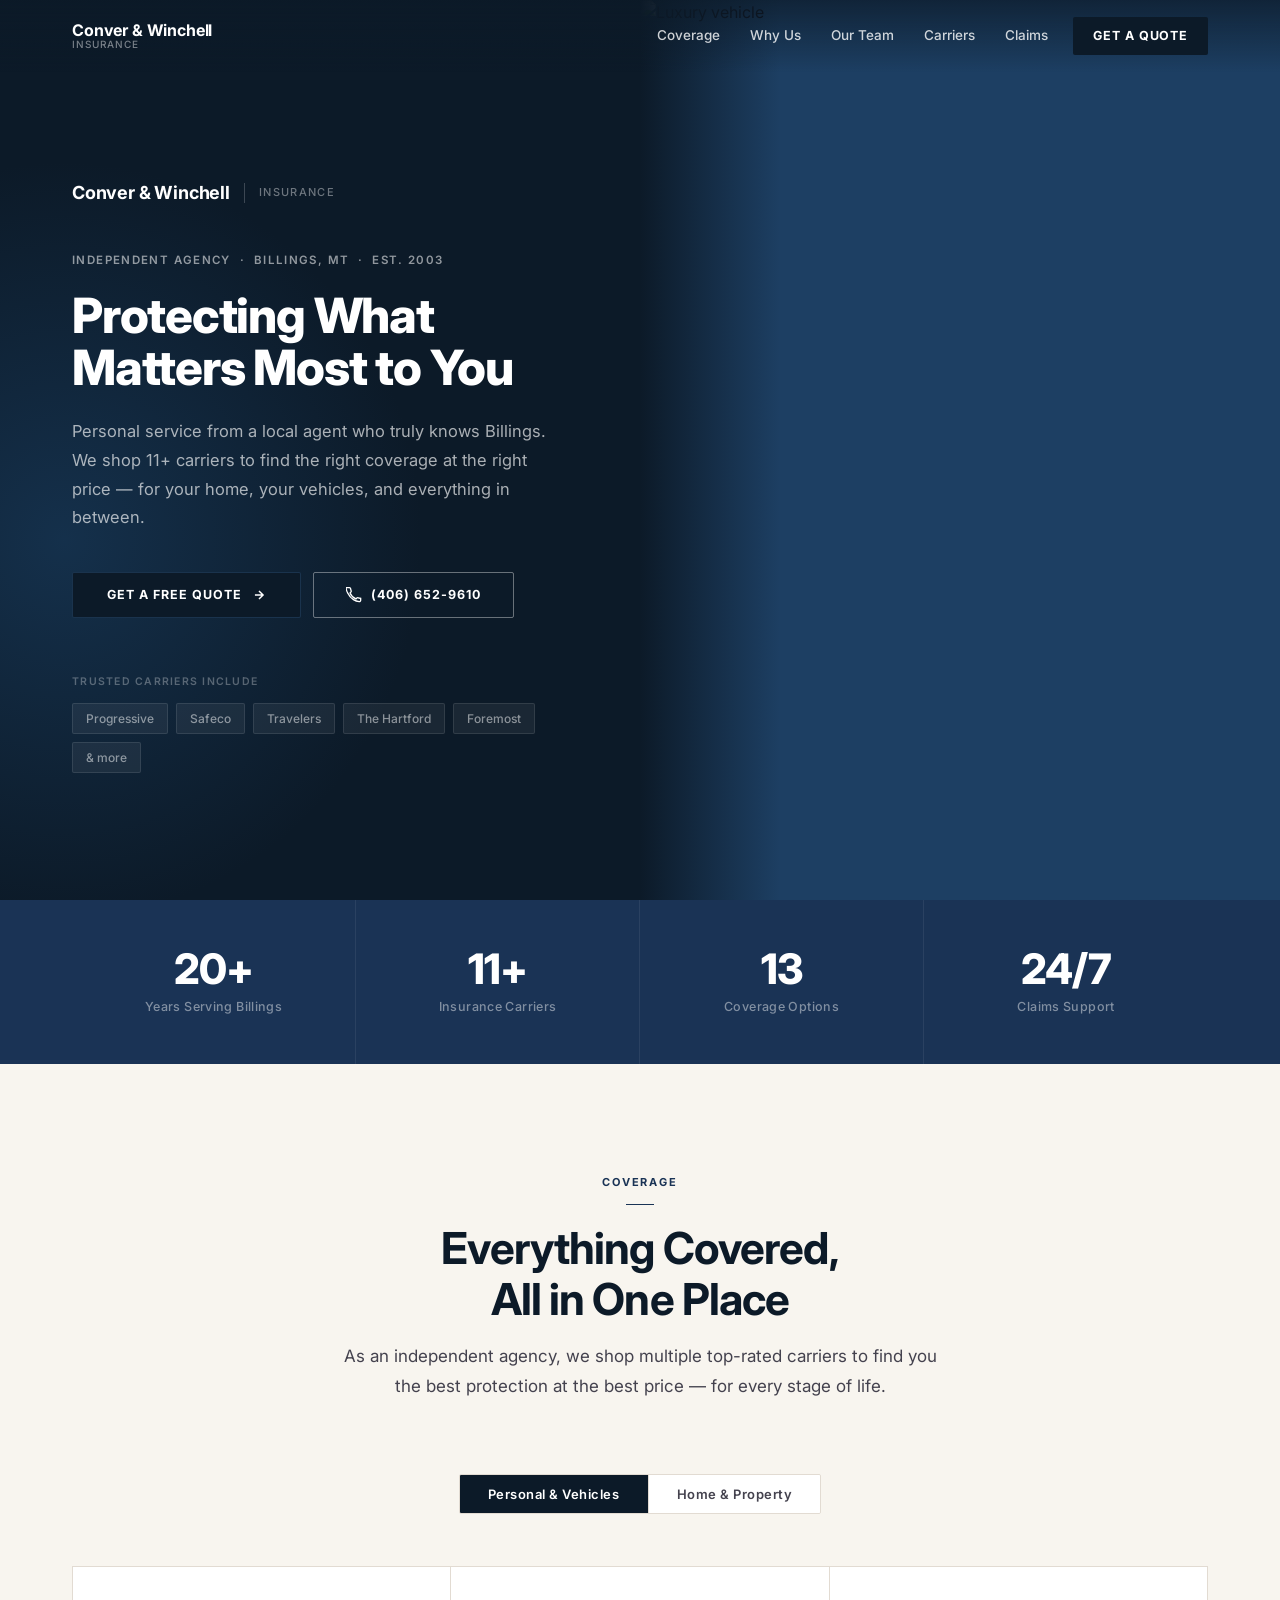
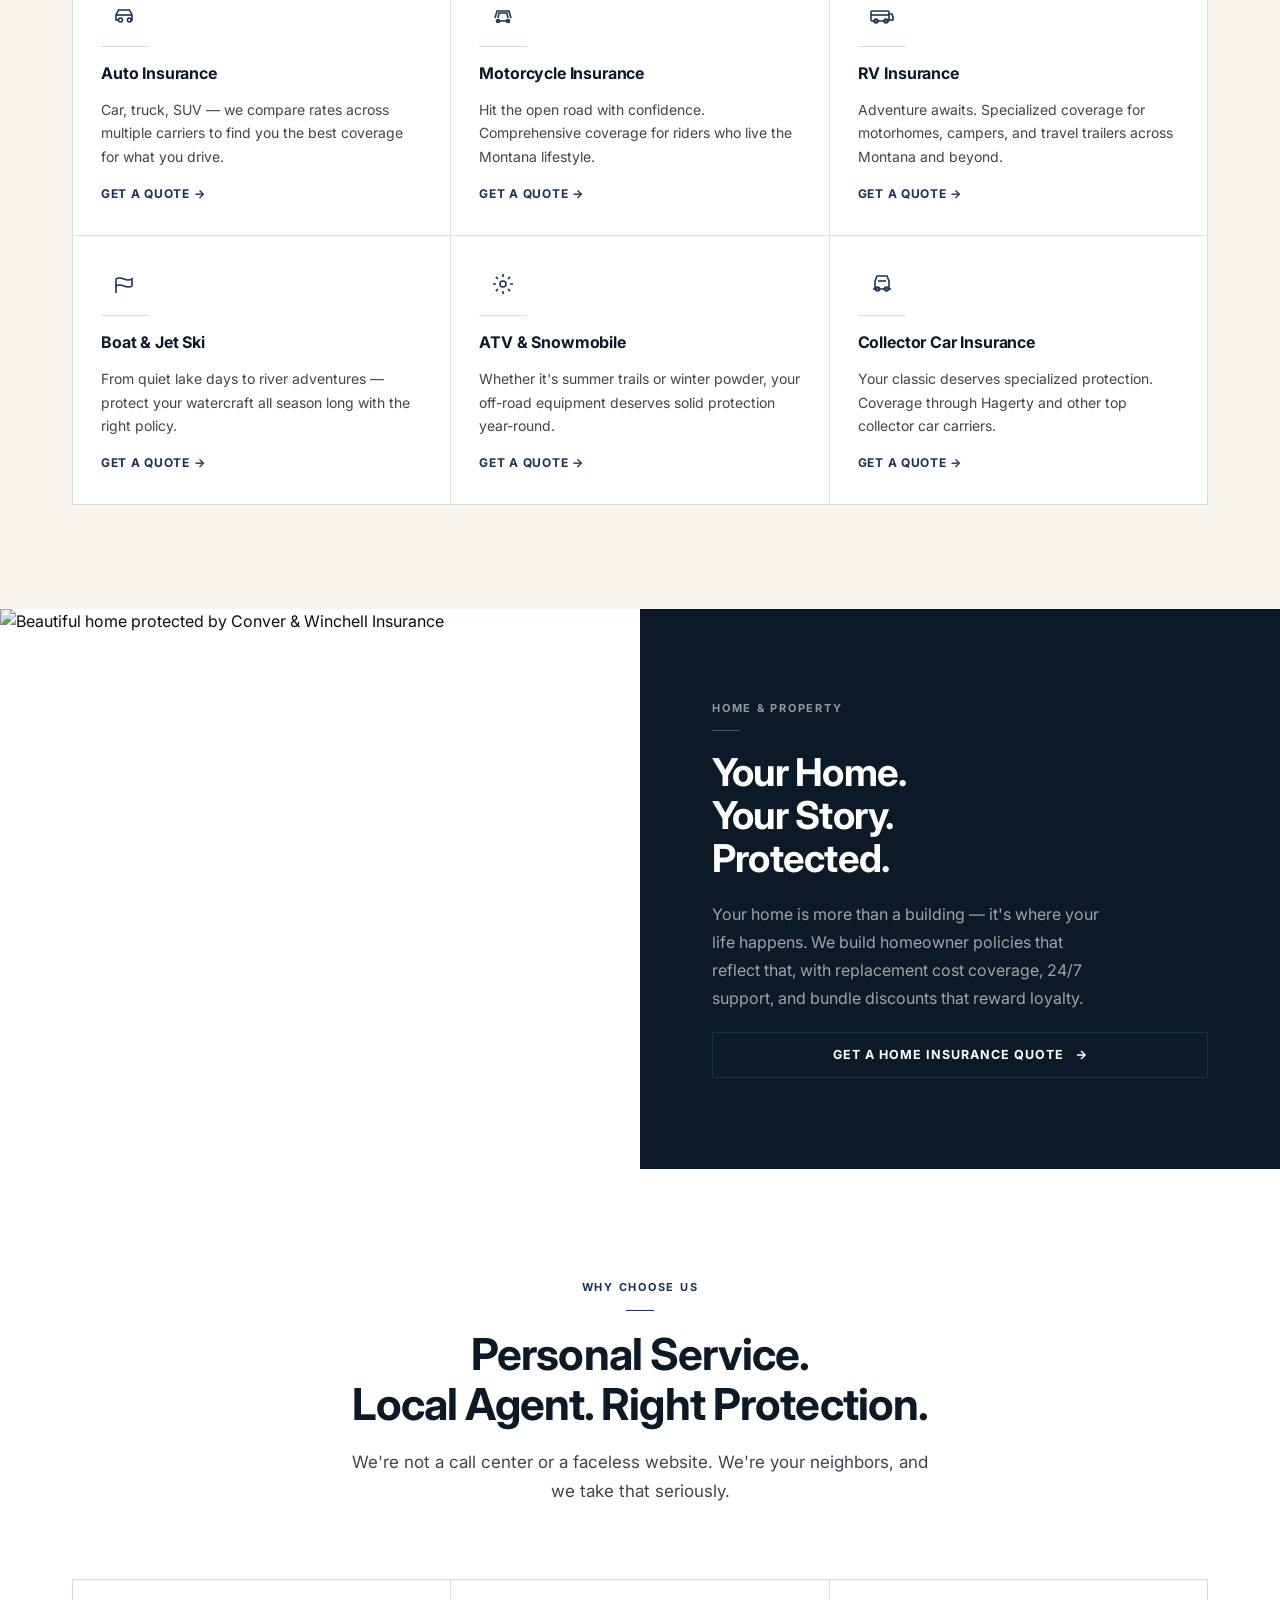
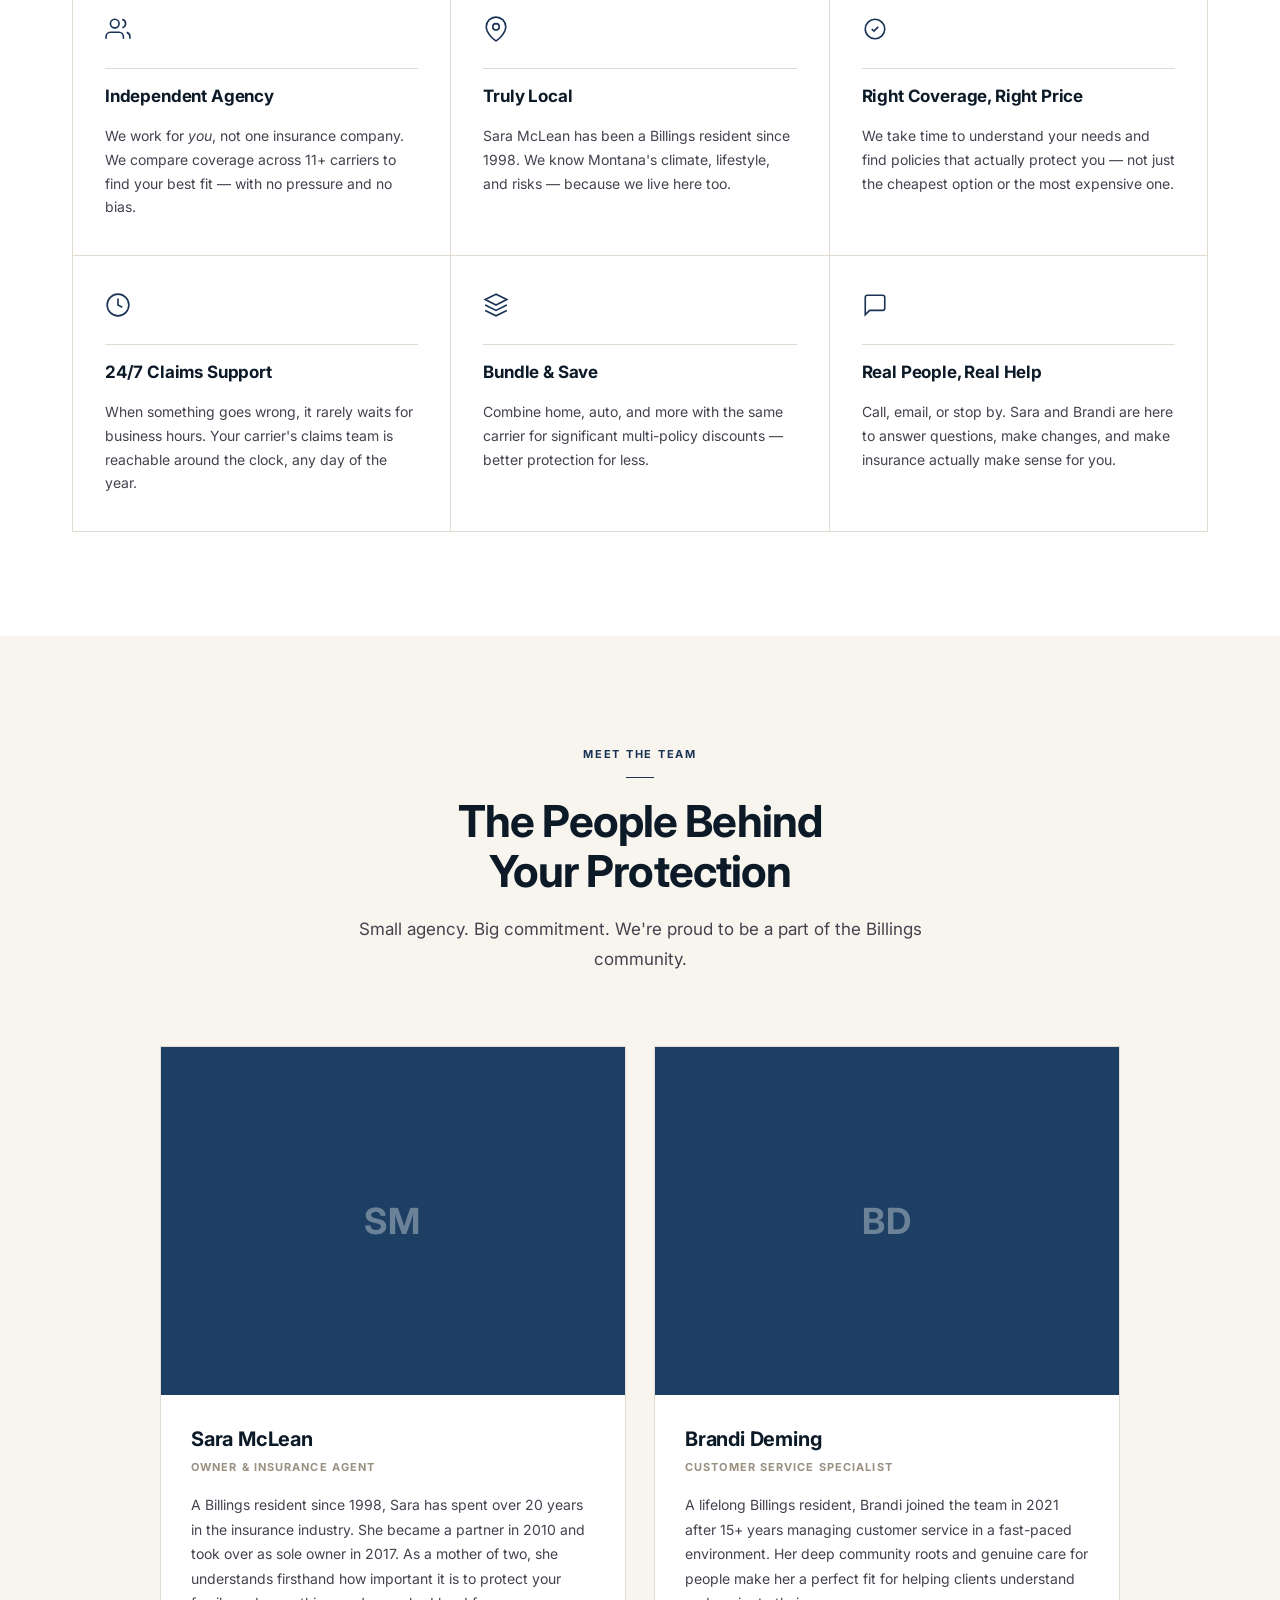
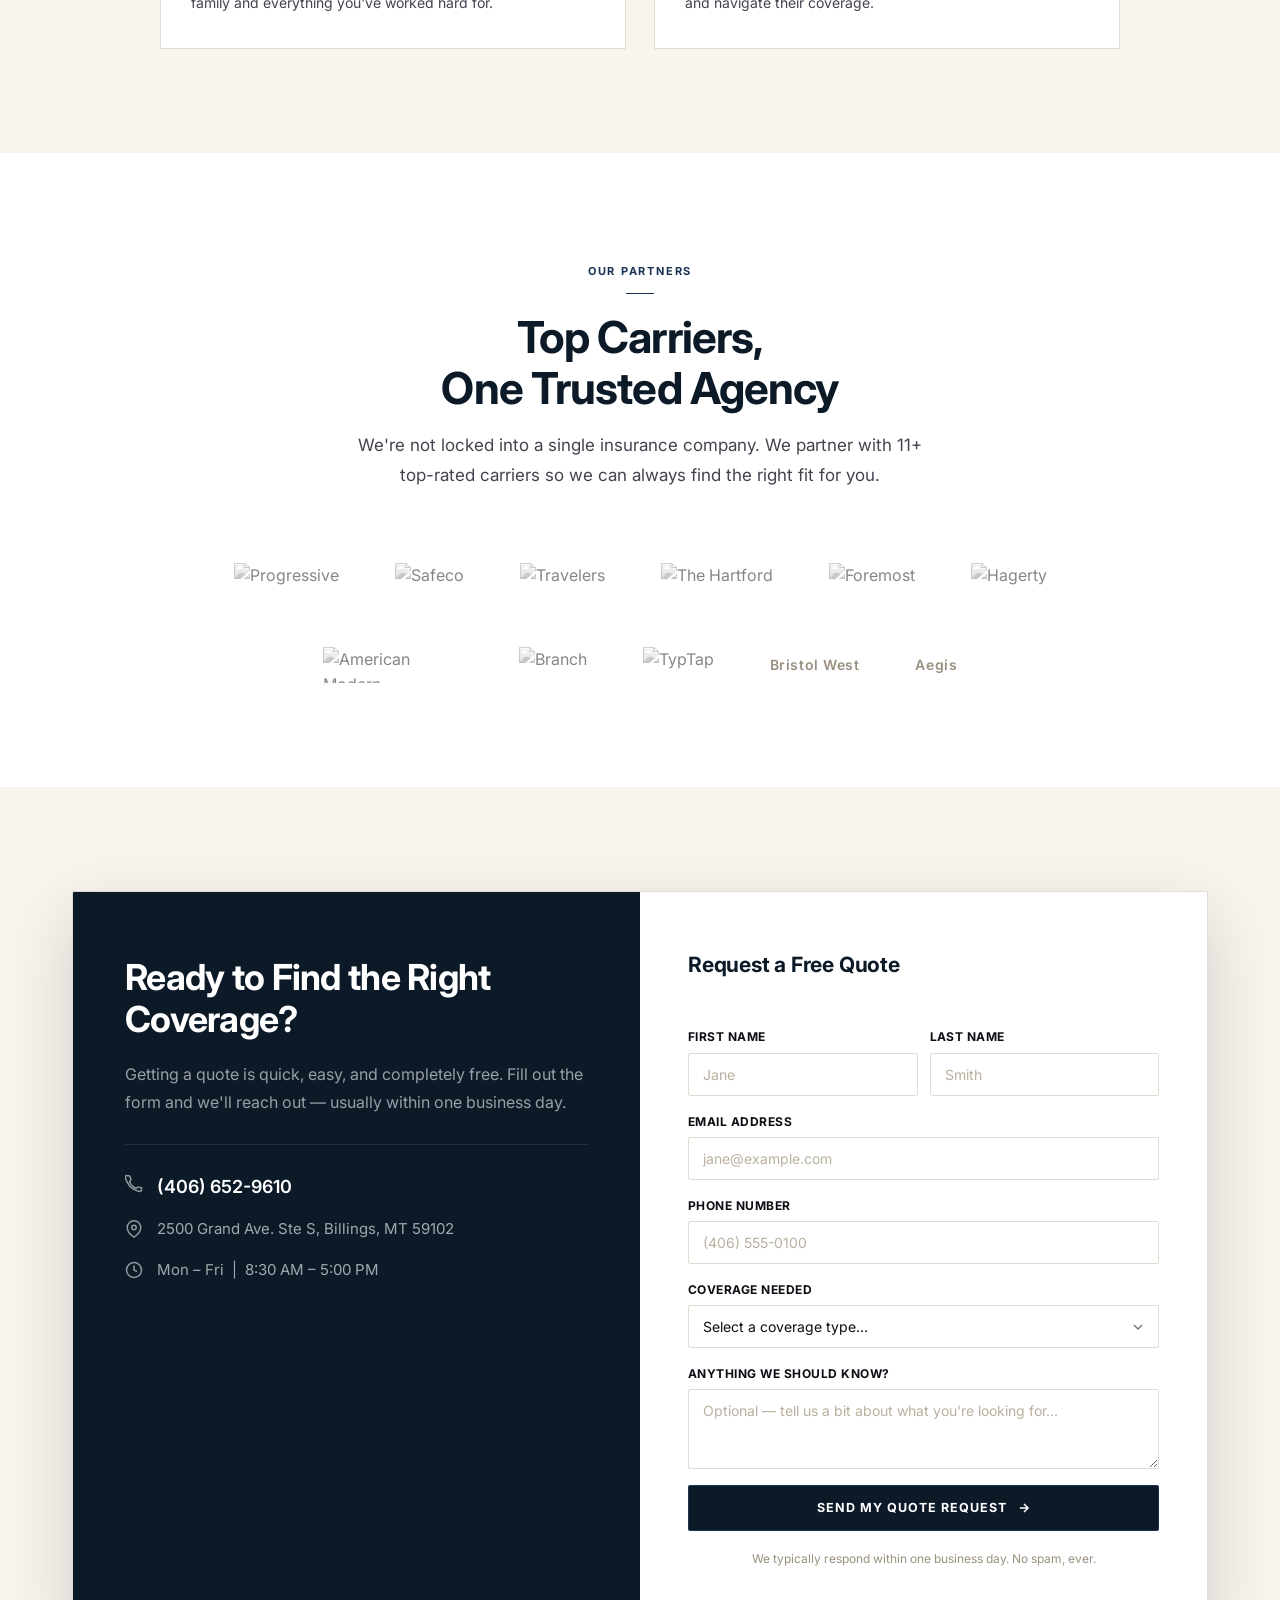
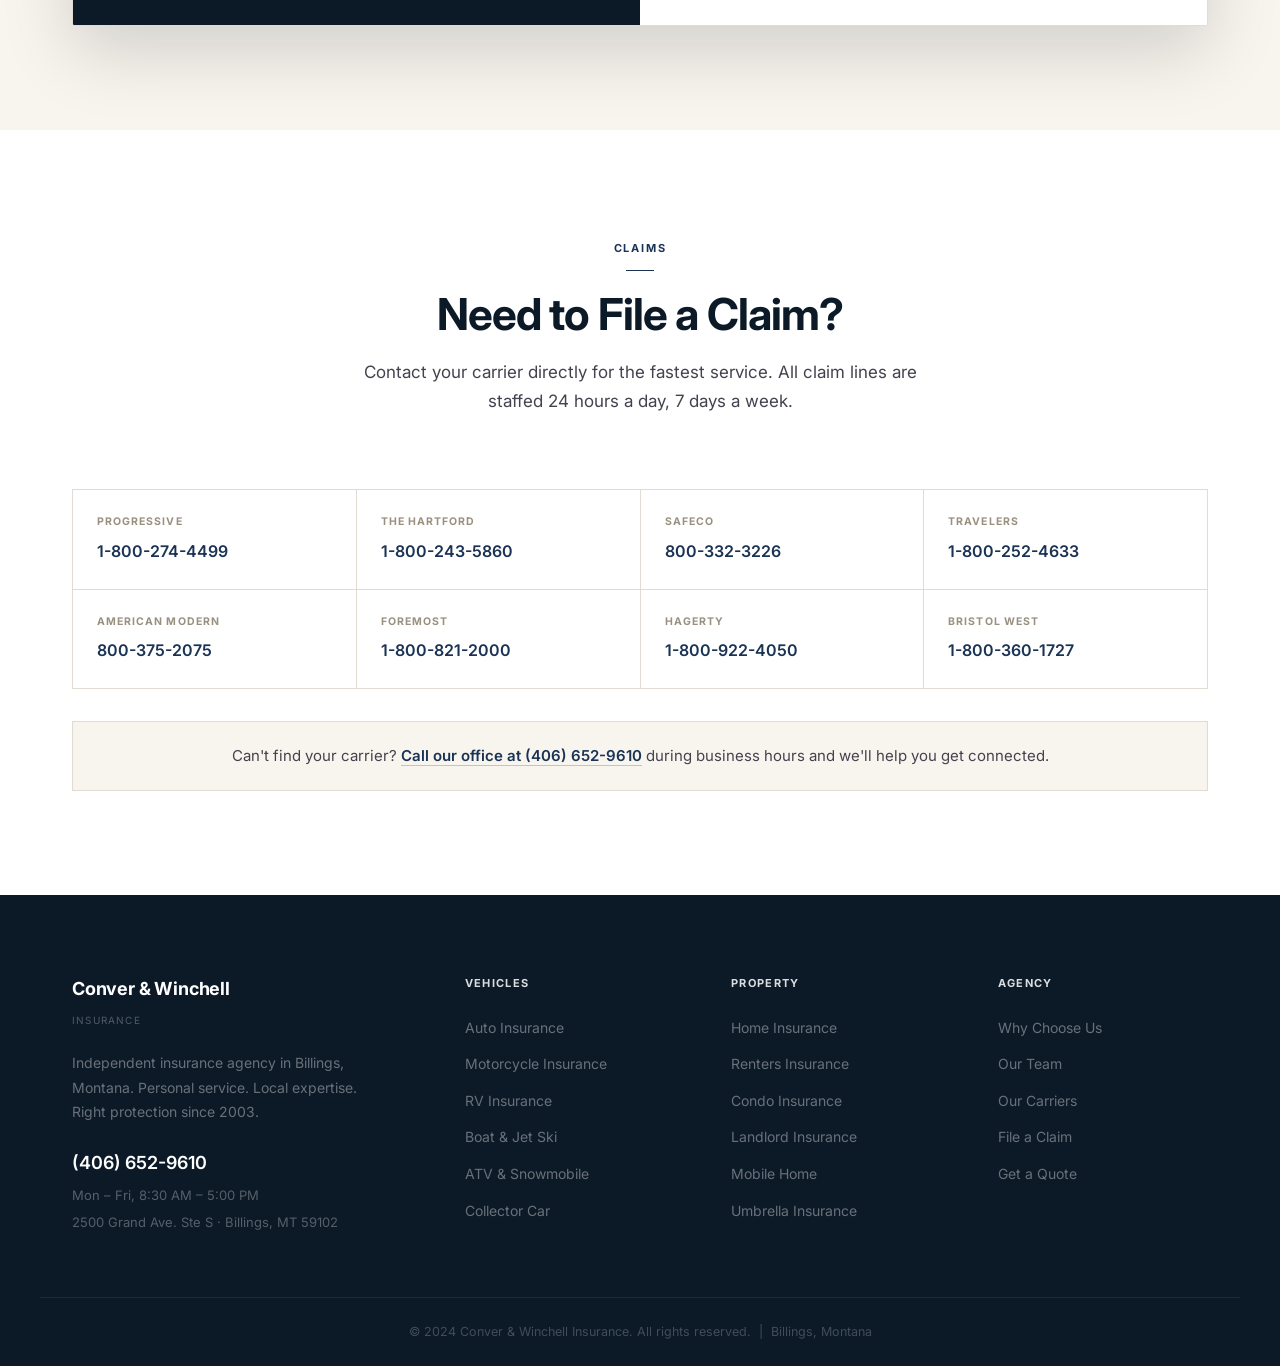
==== index.html @ 4e6f63a8 "Initial build: Conver & Winchell Insurance website Full static site ready for Netlify deployment. In" ====
<!DOCTYPE html>
<html lang="en">
<head>
  <meta charset="UTF-8" />
  <meta name="viewport" content="width=device-width, initial-scale=1.0" />
  <title>Conver &amp; Winchell Insurance | Billings, Montana</title>
  <meta name="description" content="Billings' trusted independent insurance agency since 2003. Personal service for home, auto, RV, boat, renters, and more. Call (406) 652-9610." />
  <meta name="keywords" content="insurance Billings Montana, auto insurance Billings, home insurance Billings MT, independent insurance agent Montana" />
  <link rel="preconnect" href="https://fonts.googleapis.com" />
  <link rel="preconnect" href="https://fonts.gstatic.com" crossorigin />
  <link href="https://fonts.googleapis.com/css2?family=Inter:wght@300;400;500;600;700;800&display=swap" rel="stylesheet" />
  <link rel="stylesheet" href="css/styles.css" />
</head>
<body>

  <!-- ==================== NAVIGATION ==================== -->
  <header class="nav" id="nav">
    <div class="container nav__inner">
      <a href="#home" class="nav__brand">
        <!-- Shown when scrolled (white nav) -->
        <img
          class="nav__logo-img"
          src="images/logo.jpg"
          alt="Conver &amp; Winchell Insurance"
          height="40"
        />
        <!-- Shown over dark hero -->
        <div class="nav__wordmark">
          <span class="nav__wordmark-main">Conver &amp; Winchell</span>
          <span class="nav__wordmark-sub">Insurance</span>
        </div>
      </a>

      <nav class="nav__links" id="navLinks" aria-label="Main navigation">
        <a href="#services">Coverage</a>
        <a href="#why-us">Why Us</a>
        <a href="#team">Our Team</a>
        <a href="#carriers">Carriers</a>
        <a href="#claims">Claims</a>
        <a href="#contact" class="nav__quote-btn">Get a Quote</a>
      </nav>

      <button class="nav__hamburger" id="navToggle" aria-label="Open menu" aria-expanded="false">
        <span></span><span></span><span></span>
      </button>
    </div>
  </header>

  <!-- ==================== HERO (two-panel split) ==================== -->
  <section class="hero" id="home">

    <div class="hero__left">
      <div class="hero__logo-lockup">
        <span class="hero__logo-main">Conver &amp; Winchell</span>
        <span class="hero__logo-rule"></span>
        <span class="hero__logo-sub">Insurance</span>
      </div>

      <div class="hero__eyebrow">Independent Agency &nbsp;·&nbsp; Billings, MT &nbsp;·&nbsp; Est. 2003</div>
      <h1 class="hero__title">Protecting What<br>Matters Most to You</h1>
      <p class="hero__desc">
        Personal service from a local agent who truly knows Billings. We shop 11+ carriers to find the right coverage at the right price — for your home, your vehicles, and everything in between.
      </p>

      <div class="hero__ctas">
        <a href="#contact" class="btn-primary">
          <span>Get a Free Quote</span>
          <svg width="14" height="14" viewBox="0 0 24 24" fill="none" stroke="currentColor" stroke-width="2.5" aria-hidden="true"><path d="M5 12h14M12 5l7 7-7 7"/></svg>
        </a>
        <a href="tel:4066529610" class="btn btn--outline-white">
          <svg width="16" height="16" fill="none" stroke="currentColor" stroke-width="2" viewBox="0 0 24 24" aria-hidden="true"><path d="M22 16.92v3a2 2 0 01-2.18 2 19.79 19.79 0 01-8.63-3.07A19.5 19.5 0 013.07 9.8a19.79 19.79 0 01-3.07-8.68A2 2 0 012 1h3a2 2 0 012 1.72c.13.96.36 1.9.7 2.81a2 2 0 01-.45 2.11L6.09 8.91A16 16 0 0015 17.91l1.27-1.27a2 2 0 012.11-.45c.91.34 1.85.57 2.81.7A2 2 0 0122 16.92z"/></svg>
          (406) 652-9610
        </a>
      </div>

      <div class="hero__carriers">
        <span class="hero__carriers-label">Trusted carriers include</span>
        <div class="hero__carrier-list">
          <span>Progressive</span>
          <span>Safeco</span>
          <span>Travelers</span>
          <span>The Hartford</span>
          <span>Foremost</span>
          <span>&amp; more</span>
        </div>
      </div>
    </div>

    <div class="hero__right" aria-hidden="true">
      <img
        src="https://images.unsplash.com/photo-1503376780353-7e6692767b70?auto=format&fit=crop&w=1400&q=85"
        alt="Luxury vehicle"
        class="hero__car-img"
        loading="eager"
      />
      <div class="hero__right-fade"></div>
    </div>

  </section>

  <!-- ==================== STATS ==================== -->
  <section class="stats" id="stats">
    <div class="container stats__grid">
      <div class="stat">
        <div class="stat__number">20+</div>
        <div class="stat__label">Years Serving Billings</div>
      </div>
      <div class="stat">
        <div class="stat__number">11+</div>
        <div class="stat__label">Insurance Carriers</div>
      </div>
      <div class="stat">
        <div class="stat__number">13</div>
        <div class="stat__label">Coverage Options</div>
      </div>
      <div class="stat">
        <div class="stat__number">24/7</div>
        <div class="stat__label">Claims Support</div>
      </div>
    </div>
  </section>

  <!-- ==================== SERVICES ==================== -->
  <section class="section services" id="services">
    <div class="container">
      <div class="section-header">
        <div class="section-tag">Coverage</div>
        <h2>Everything Covered,<br>All in One Place</h2>
        <p>As an independent agency, we shop multiple top-rated carriers to find you the best protection at the best price — for every stage of life.</p>
      </div>

      <div class="services__tabs" role="tablist">
        <button class="tab active" data-tab="personal" role="tab" aria-selected="true">Personal &amp; Vehicles</button>
        <button class="tab" data-tab="property" role="tab" aria-selected="false">Home &amp; Property</button>
      </div>

      <div class="services__grid" id="servicesGrid">

        <!-- PERSONAL -->
        <article class="service-card" data-category="personal">
          <div class="service-card__icon">
            <svg width="24" height="24" viewBox="0 0 24 24" fill="none" stroke="currentColor" stroke-width="1.6" aria-hidden="true">
              <path d="M5 17H3v-5l2.5-5h11L19 12v5h-2"/><circle cx="7.5" cy="17" r="2"/><circle cx="16.5" cy="17" r="2"/><path d="M3 12h16"/>
            </svg>
          </div>
          <h3>Auto Insurance</h3>
          <p>Car, truck, SUV — we compare rates across multiple carriers to find you the best coverage for what you drive.</p>
          <a href="#contact" class="service-card__link">Get a Quote &rarr;</a>
        </article>

        <article class="service-card" data-category="personal">
          <div class="service-card__icon">
            <svg width="24" height="24" viewBox="0 0 24 24" fill="none" stroke="currentColor" stroke-width="1.6" aria-hidden="true">
              <path d="M5 18h14M4 15l2-7h12l2 7"/><path d="M7 15l1-5h8l1 5"/><circle cx="7" cy="18" r="1.5"/><circle cx="17" cy="18" r="1.5"/>
            </svg>
          </div>
          <h3>Motorcycle Insurance</h3>
          <p>Hit the open road with confidence. Comprehensive coverage for riders who live the Montana lifestyle.</p>
          <a href="#contact" class="service-card__link">Get a Quote &rarr;</a>
        </article>

        <article class="service-card" data-category="personal">
          <div class="service-card__icon">
            <svg width="24" height="24" viewBox="0 0 24 24" fill="none" stroke="currentColor" stroke-width="1.6" aria-hidden="true">
              <rect x="1" y="8" width="18" height="10" rx="1"/><path d="M19 11h3l1 3v3h-4"/><circle cx="6" cy="18" r="2"/><circle cx="16" cy="18" r="2"/><path d="M1 12h18"/>
            </svg>
          </div>
          <h3>RV Insurance</h3>
          <p>Adventure awaits. Specialized coverage for motorhomes, campers, and travel trailers across Montana and beyond.</p>
          <a href="#contact" class="service-card__link">Get a Quote &rarr;</a>
        </article>

        <article class="service-card" data-category="personal">
          <div class="service-card__icon">
            <svg width="24" height="24" viewBox="0 0 24 24" fill="none" stroke="currentColor" stroke-width="1.6" aria-hidden="true">
              <path d="M3 14s1-1 4-1 5 2 8 2 4-1 4-1V7s-1 1-4 1-5-2-8-2-4 1-4 1z"/><line x1="3" y1="21" x2="3" y2="14"/>
            </svg>
          </div>
          <h3>Boat &amp; Jet Ski</h3>
          <p>From quiet lake days to river adventures — protect your watercraft all season long with the right policy.</p>
          <a href="#contact" class="service-card__link">Get a Quote &rarr;</a>
        </article>

        <article class="service-card" data-category="personal">
          <div class="service-card__icon">
            <svg width="24" height="24" viewBox="0 0 24 24" fill="none" stroke="currentColor" stroke-width="1.6" aria-hidden="true">
              <circle cx="12" cy="12" r="3"/><path d="M12 2v3M12 19v3M2 12h3M19 12h3M4.9 4.9l2.1 2.1M17 17l2.1 2.1M4.9 19.1L7 17M17 7l2.1-2.1"/>
            </svg>
          </div>
          <h3>ATV &amp; Snowmobile</h3>
          <p>Whether it's summer trails or winter powder, your off-road equipment deserves solid protection year-round.</p>
          <a href="#contact" class="service-card__link">Get a Quote &rarr;</a>
        </article>

        <article class="service-card" data-category="personal">
          <div class="service-card__icon">
            <svg width="24" height="24" viewBox="0 0 24 24" fill="none" stroke="currentColor" stroke-width="1.6" aria-hidden="true">
              <path d="M3 17h18M5 17V9l2-5h10l2 5v8"/><path d="M8 9h8"/><circle cx="7.5" cy="17" r="2"/><circle cx="16.5" cy="17" r="2"/>
            </svg>
          </div>
          <h3>Collector Car Insurance</h3>
          <p>Your classic deserves specialized protection. Coverage through Hagerty and other top collector car carriers.</p>
          <a href="#contact" class="service-card__link">Get a Quote &rarr;</a>
        </article>

        <!-- PROPERTY -->
        <article class="service-card" data-category="property">
          <div class="service-card__icon">
            <svg width="24" height="24" viewBox="0 0 24 24" fill="none" stroke="currentColor" stroke-width="1.6" aria-hidden="true">
              <path d="M3 9l9-7 9 7v11a2 2 0 01-2 2H5a2 2 0 01-2-2z"/><polyline points="9 22 9 12 15 12 15 22"/>
            </svg>
          </div>
          <h3>Home Insurance</h3>
          <p>Protect your biggest investment with tailored homeowner policies, replacement cost coverage, and bundle discounts.</p>
          <a href="#contact" class="service-card__link">Get a Quote &rarr;</a>
        </article>

        <article class="service-card" data-category="property">
          <div class="service-card__icon">
            <svg width="24" height="24" viewBox="0 0 24 24" fill="none" stroke="currentColor" stroke-width="1.6" aria-hidden="true">
              <path d="M20 9v11a2 2 0 01-2 2H6a2 2 0 01-2-2V9"/><path d="M9 22V12h6v10"/><path d="M2 10.6L12 2l10 8.6"/>
            </svg>
          </div>
          <h3>Renters Insurance</h3>
          <p>Your landlord's policy doesn't cover your belongings. Affordable renters insurance protects everything you own.</p>
          <a href="#contact" class="service-card__link">Get a Quote &rarr;</a>
        </article>

        <article class="service-card" data-category="property">
          <div class="service-card__icon">
            <svg width="24" height="24" viewBox="0 0 24 24" fill="none" stroke="currentColor" stroke-width="1.6" aria-hidden="true">
              <rect x="3" y="3" width="18" height="18" rx="1"/><path d="M3 9h18M9 21V9"/>
            </svg>
          </div>
          <h3>Condo Insurance</h3>
          <p>Coverage for your unit's interior, personal property, and liability — filling the gaps your HOA policy leaves behind.</p>
          <a href="#contact" class="service-card__link">Get a Quote &rarr;</a>
        </article>

        <article class="service-card" data-category="property">
          <div class="service-card__icon">
            <svg width="24" height="24" viewBox="0 0 24 24" fill="none" stroke="currentColor" stroke-width="1.6" aria-hidden="true">
              <path d="M21 2l-2 2m-7.61 7.61a5.5 5.5 0 11-7.778 7.778 5.5 5.5 0 017.777-7.777zm0 0L15.5 7.5m0 0l3 3L22 7l-3-3m-3.5 3.5L19 4"/>
            </svg>
          </div>
          <h3>Landlord Insurance</h3>
          <p>Protect your rental property and rental income from damage, liability, and unexpected loss of use.</p>
          <a href="#contact" class="service-card__link">Get a Quote &rarr;</a>
        </article>

        <article class="service-card" data-category="property">
          <div class="service-card__icon">
            <svg width="24" height="24" viewBox="0 0 24 24" fill="none" stroke="currentColor" stroke-width="1.6" aria-hidden="true">
              <path d="M2 8h20v12a2 2 0 01-2 2H4a2 2 0 01-2-2V8z"/><path d="M2 8l2-4h16l2 4"/><path d="M12 8v14"/>
            </svg>
          </div>
          <h3>Mobile Home Insurance</h3>
          <p>Specialized policies for manufactured and mobile homes — tailored coverage built for your specific situation.</p>
          <a href="#contact" class="service-card__link">Get a Quote &rarr;</a>
        </article>

        <article class="service-card" data-category="property">
          <div class="service-card__icon">
            <svg width="24" height="24" viewBox="0 0 24 24" fill="none" stroke="currentColor" stroke-width="1.6" aria-hidden="true">
              <path d="M23 12a11.05 11.05 0 00-22 0zm-5 7a3 3 0 01-6 0v-7"/>
            </svg>
          </div>
          <h3>Umbrella Insurance</h3>
          <p>An extra layer of liability protection above your standard policies — peace of mind for life's unexpected moments.</p>
          <a href="#contact" class="service-card__link">Get a Quote &rarr;</a>
        </article>

      </div><!-- /services__grid -->
    </div>
  </section>

  <!-- ==================== LIFESTYLE: HOUSE ==================== -->
  <section class="lifestyle" id="lifestyle" aria-label="Home insurance visual">
    <div class="lifestyle__visual">
      <img
        src="https://images.unsplash.com/photo-1564013799919-ab600027ffc6?auto=format&fit=crop&w=1400&q=85"
        alt="Beautiful home protected by Conver &amp; Winchell Insurance"
        loading="lazy"
      />
    </div>
    <div class="lifestyle__content">
      <div class="section-tag">Home &amp; Property</div>
      <h2>Your Home.<br>Your Story.<br>Protected.</h2>
      <p>
        Your home is more than a building — it's where your life happens. We build homeowner policies that reflect that, with replacement cost coverage, 24/7 support, and bundle discounts that reward loyalty.
      </p>
      <a href="#contact" class="btn-primary">
        <span>Get a Home Insurance Quote</span>
        <svg width="14" height="14" viewBox="0 0 24 24" fill="none" stroke="currentColor" stroke-width="2.5" aria-hidden="true"><path d="M5 12h14M12 5l7 7-7 7"/></svg>
      </a>
    </div>
  </section>

  <!-- ==================== WHY US ==================== -->
  <section class="section why-us" id="why-us">
    <div class="container">
      <div class="section-header">
        <div class="section-tag">Why Choose Us</div>
        <h2>Personal Service.<br>Local Agent. Right Protection.</h2>
        <p>We're not a call center or a faceless website. We're your neighbors, and we take that seriously.</p>
      </div>
      <div class="why-grid">

        <div class="why-card">
          <div class="why-card__icon">
            <svg width="26" height="26" viewBox="0 0 24 24" fill="none" stroke="currentColor" stroke-width="1.5" aria-hidden="true">
              <path d="M17 21v-2a4 4 0 00-4-4H5a4 4 0 00-4 4v2"/><circle cx="9" cy="7" r="4"/><path d="M23 21v-2a4 4 0 00-3-3.87"/><path d="M16 3.13a4 4 0 010 7.75"/>
            </svg>
          </div>
          <h3>Independent Agency</h3>
          <p>We work for <em>you</em>, not one insurance company. We compare coverage across 11+ carriers to find your best fit — with no pressure and no bias.</p>
        </div>

        <div class="why-card">
          <div class="why-card__icon">
            <svg width="26" height="26" viewBox="0 0 24 24" fill="none" stroke="currentColor" stroke-width="1.5" aria-hidden="true">
              <path d="M21 10c0 7-9 13-9 13s-9-6-9-13a9 9 0 0118 0z"/><circle cx="12" cy="10" r="3"/>
            </svg>
          </div>
          <h3>Truly Local</h3>
          <p>Sara McLean has been a Billings resident since 1998. We know Montana's climate, lifestyle, and risks — because we live here too.</p>
        </div>

        <div class="why-card">
          <div class="why-card__icon">
            <svg width="26" height="26" viewBox="0 0 24 24" fill="none" stroke="currentColor" stroke-width="1.5" aria-hidden="true">
              <path d="M9 12l2 2 4-4"/><path d="M21 12a9 9 0 11-18 0 9 9 0 0118 0z"/>
            </svg>
          </div>
          <h3>Right Coverage, Right Price</h3>
          <p>We take time to understand your needs and find policies that actually protect you — not just the cheapest option or the most expensive one.</p>
        </div>

        <div class="why-card">
          <div class="why-card__icon">
            <svg width="26" height="26" viewBox="0 0 24 24" fill="none" stroke="currentColor" stroke-width="1.5" aria-hidden="true">
              <circle cx="12" cy="12" r="10"/><polyline points="12 6 12 12 16 14"/>
            </svg>
          </div>
          <h3>24/7 Claims Support</h3>
          <p>When something goes wrong, it rarely waits for business hours. Your carrier's claims team is reachable around the clock, any day of the year.</p>
        </div>

        <div class="why-card">
          <div class="why-card__icon">
            <svg width="26" height="26" viewBox="0 0 24 24" fill="none" stroke="currentColor" stroke-width="1.5" aria-hidden="true">
              <path d="M12 2L2 7l10 5 10-5-10-5z"/><path d="M2 17l10 5 10-5"/><path d="M2 12l10 5 10-5"/>
            </svg>
          </div>
          <h3>Bundle &amp; Save</h3>
          <p>Combine home, auto, and more with the same carrier for significant multi-policy discounts — better protection for less.</p>
        </div>

        <div class="why-card">
          <div class="why-card__icon">
            <svg width="26" height="26" viewBox="0 0 24 24" fill="none" stroke="currentColor" stroke-width="1.5" aria-hidden="true">
              <path d="M21 15a2 2 0 01-2 2H7l-4 4V5a2 2 0 012-2h14a2 2 0 012 2z"/>
            </svg>
          </div>
          <h3>Real People, Real Help</h3>
          <p>Call, email, or stop by. Sara and Brandi are here to answer questions, make changes, and make insurance actually make sense for you.</p>
        </div>

      </div>
    </div>
  </section>

  <!-- ==================== TEAM ==================== -->
  <section class="section team" id="team">
    <div class="container">
      <div class="section-header">
        <div class="section-tag">Meet the Team</div>
        <h2>The People Behind<br>Your Protection</h2>
        <p>Small agency. Big commitment. We're proud to be a part of the Billings community.</p>
      </div>
      <div class="team__grid">

        <div class="team-card">
          <div class="team-card__photo">
            <img
              src="https://static.wixstatic.com/media/12cca8_d02ec8679305476683359a0a6bf29cc0~mv2.jpg/v1/fill/w_800,h_534,al_c,q_85,usm_0.66_1.00_0.01,enc_avif,quality_auto/Sara%20(002).jpg"
              alt="Sara McLean, Owner"
              loading="lazy"
              onerror="this.closest('.team-card__photo').classList.add('team-card__photo--fallback'); this.remove();"
            />
            <div class="team-card__photo-fallback">SM</div>
          </div>
          <div class="team-card__info">
            <h3>Sara McLean</h3>
            <span class="team-card__role">Owner &amp; Insurance Agent</span>
            <p>
              A Billings resident since 1998, Sara has spent over 20 years in the insurance industry. She became a partner in 2010 and took over as sole owner in 2017. As a mother of two, she understands firsthand how important it is to protect your family and everything you've worked hard for.
            </p>
          </div>
        </div>

        <div class="team-card">
          <div class="team-card__photo">
            <img
              src="https://static.wixstatic.com/media/12cca8_3670897a6ec94ff3b78b48278ae83d05~mv2.jpg/v1/fill/w_800,h_534,al_c,q_85,usm_0.66_1.00_0.01,enc_avif,quality_auto/Brandi.jpg"
              alt="Brandi Deming, Customer Service Specialist"
              loading="lazy"
              onerror="this.closest('.team-card__photo').classList.add('team-card__photo--fallback'); this.remove();"
            />
            <div class="team-card__photo-fallback">BD</div>
          </div>
          <div class="team-card__info">
            <h3>Brandi Deming</h3>
            <span class="team-card__role">Customer Service Specialist</span>
            <p>
              A lifelong Billings resident, Brandi joined the team in 2021 after 15+ years managing customer service in a fast-paced environment. Her deep community roots and genuine care for people make her a perfect fit for helping clients understand and navigate their coverage.
            </p>
          </div>
        </div>

      </div>
    </div>
  </section>

  <!-- ==================== CARRIERS ==================== -->
  <section class="section carriers" id="carriers">
    <div class="container">
      <div class="section-header">
        <div class="section-tag">Our Partners</div>
        <h2>Top Carriers,<br>One Trusted Agency</h2>
        <p>We're not locked into a single insurance company. We partner with 11+ top-rated carriers so we can always find the right fit for you.</p>
      </div>
      <div class="carriers__logos">
        <img class="carrier-logo" src="https://static.wixstatic.com/media/12cca8_eb70cc2b3afc4ffab5238d808706088e~mv2.jpg/v1/fill/w_230,h_42,al_c,q_80,usm_0.66_1.00_0.01,enc_avif,quality_auto/Progressive-Logo.jpg" alt="Progressive" loading="lazy" />
        <img class="carrier-logo" src="https://static.wixstatic.com/media/12cca8_be82174fc90d4200a54d570a594340ab~mv2.jpg/v1/fill/w_220,h_53,al_c,q_80,usm_0.66_1.00_0.01,enc_avif,quality_auto/safeco-insurance-logo-vector-safecologo.jpg" alt="Safeco" loading="lazy" />
        <img class="carrier-logo" src="https://static.wixstatic.com/media/12cca8_a5897dedb7a54caf919b7705b8a8332e~mv2.jpg/v1/fill/w_167,h_104,al_c,q_80,usm_0.66_1.00_0.01,enc_avif,quality_auto/Travelers-Logo.jpg" alt="Travelers" loading="lazy" />
        <img class="carrier-logo" src="https://static.wixstatic.com/media/12cca8_f392fc40018f4c13a8d346295acd20ad~mv2.png/v1/fill/w_142,h_68,al_c,q_85,usm_0.66_1.00_0.01,enc_avif,quality_auto/HARTFORD.png" alt="The Hartford" loading="lazy" />
        <img class="carrier-logo" src="https://static.wixstatic.com/media/12cca8_542b63949d0f4581acd6d596372db9f6~mv2.png/v1/fill/w_180,h_42,al_c,q_85,enc_avif,quality_auto/Foremost_color_med.png" alt="Foremost" loading="lazy" />
        <img class="carrier-logo" src="https://static.wixstatic.com/media/12cca8_94cd433cd9ab499a893c1ceb09496457~mv2.png/v1/fill/w_180,h_34,al_c,q_85,usm_0.66_1.00_0.01,enc_avif,quality_auto/hagerty.png" alt="Hagerty" loading="lazy" />
        <img class="carrier-logo" src="https://static.wixstatic.com/media/12cca8_4eeb69798c844471b12ec43713941ce2~mv2.jpg/v1/fill/w_144,h_68,al_c,q_80,usm_0.66_1.00_0.01,enc_avif,quality_auto/AMIG-logo.jpg" alt="American Modern" loading="lazy" />
        <img class="carrier-logo" src="https://static.wixstatic.com/media/12cca8_051c0cf121d84843b0f9e09557c75b91~mv2.png/v1/crop/x_0,y_3,w_276,h_94/fill/w_180,h_61,al_c,q_85,usm_0.66_1.00_0.01,enc_avif,quality_auto/branch.png" alt="Branch" loading="lazy" />
        <img class="carrier-logo" src="https://static.wixstatic.com/media/12cca8_ef57042d51fb4580a49aae3b938a0dbe~mv2.png/v1/crop/x_0,y_8,w_237,h_86/fill/w_180,h_65,al_c,q_85,usm_0.66_1.00_0.01,enc_avif,quality_auto/typtap.png" alt="TypTap" loading="lazy" />
        <span class="carrier-text-badge">Bristol West</span>
        <span class="carrier-text-badge">Aegis</span>
      </div>
    </div>
  </section>

  <!-- ==================== CONTACT / QUOTE ==================== -->
  <section class="cta-section" id="contact">
    <div class="container">
      <div class="cta-box">

        <div class="cta-box__content">
          <h2>Ready to Find the Right Coverage?</h2>
          <p>Getting a quote is quick, easy, and completely free. Fill out the form and we'll reach out — usually within one business day.</p>
          <div class="cta-box__contact-list">
            <div class="contact-row">
              <svg width="18" height="18" fill="none" stroke="currentColor" stroke-width="2" viewBox="0 0 24 24" aria-hidden="true"><path d="M22 16.92v3a2 2 0 01-2.18 2 19.79 19.79 0 01-8.63-3.07A19.5 19.5 0 013.07 9.8a19.79 19.79 0 01-3.07-8.68A2 2 0 012 1h3a2 2 0 012 1.72c.13.96.36 1.9.7 2.81a2 2 0 01-.45 2.11L6.09 8.91A16 16 0 0015 17.91l1.27-1.27a2 2 0 012.11-.45c.91.34 1.85.57 2.81.7A2 2 0 0122 16.92z"/></svg>
              <a href="tel:4066529610">(406) 652-9610</a>
            </div>
            <div class="contact-row">
              <svg width="18" height="18" fill="none" stroke="currentColor" stroke-width="2" viewBox="0 0 24 24" aria-hidden="true"><path d="M21 10c0 7-9 13-9 13s-9-6-9-13a9 9 0 0118 0z"/><circle cx="12" cy="10" r="3"/></svg>
              <span>2500 Grand Ave. Ste S, Billings, MT 59102</span>
            </div>
            <div class="contact-row">
              <svg width="18" height="18" fill="none" stroke="currentColor" stroke-width="2" viewBox="0 0 24 24" aria-hidden="true"><circle cx="12" cy="12" r="10"/><polyline points="12 6 12 12 16 14"/></svg>
              <span>Mon – Fri &nbsp;|&nbsp; 8:30 AM – 5:00 PM</span>
            </div>
          </div>
        </div>

        <div class="cta-box__form">
          <form
            class="quote-form"
            id="quoteForm"
            name="quote-request"
            netlify
            data-netlify="true"
            data-netlify-honeypot="bot-field"
            novalidate
          >
            <input type="hidden" name="form-name" value="quote-request" />
            <input type="hidden" name="bot-field" />
            <h3>Request a Free Quote</h3>
            <div class="form-row">
              <div class="form-group">
                <label for="firstName">First Name</label>
                <input type="text" id="firstName" name="firstName" placeholder="Jane" required />
              </div>
              <div class="form-group">
                <label for="lastName">Last Name</label>
                <input type="text" id="lastName" name="lastName" placeholder="Smith" required />
              </div>
            </div>
            <div class="form-group">
              <label for="email">Email Address</label>
              <input type="email" id="email" name="email" placeholder="jane@example.com" required />
            </div>
            <div class="form-group">
              <label for="phone">Phone Number</label>
              <input type="tel" id="phone" name="phone" placeholder="(406) 555-0100" />
            </div>
            <div class="form-group">
              <label for="coverage">Coverage Needed</label>
              <select id="coverage" name="coverage">
                <option value="">Select a coverage type...</option>
                <option>Auto Insurance</option>
                <option>Home Insurance</option>
                <option>Renters Insurance</option>
                <option>RV Insurance</option>
                <option>Boat / Jet Ski Insurance</option>
                <option>Motorcycle Insurance</option>
                <option>ATV / Snowmobile Insurance</option>
                <option>Condo Insurance</option>
                <option>Landlord Insurance</option>
                <option>Mobile Home Insurance</option>
                <option>Umbrella Insurance</option>
                <option>Collector Car Insurance</option>
                <option>Multiple / Bundle</option>
              </select>
            </div>
            <div class="form-group">
              <label for="message">Anything we should know?</label>
              <textarea id="message" name="message" rows="3" placeholder="Optional — tell us a bit about what you're looking for..."></textarea>
            </div>
            <button type="submit" class="btn-primary btn--full">
              <span>Send My Quote Request</span>
              <svg width="14" height="14" viewBox="0 0 24 24" fill="none" stroke="currentColor" stroke-width="2.5" aria-hidden="true"><path d="M5 12h14M12 5l7 7-7 7"/></svg>
            </button>
            <p class="form-note">We typically respond within one business day. No spam, ever.</p>
          </form>
        </div>

      </div>
    </div>
  </section>

  <!-- ==================== CLAIMS ==================== -->
  <section class="section claims" id="claims">
    <div class="container">
      <div class="section-header">
        <div class="section-tag">Claims</div>
        <h2>Need to File a Claim?</h2>
        <p>Contact your carrier directly for the fastest service. All claim lines are staffed 24 hours a day, 7 days a week.</p>
      </div>
      <div class="claims__grid">
        <div class="claim-card"><div class="claim-card__carrier">Progressive</div><a href="tel:18002744499" class="claim-card__phone">1-800-274-4499</a></div>
        <div class="claim-card"><div class="claim-card__carrier">The Hartford</div><a href="tel:18002435860" class="claim-card__phone">1-800-243-5860</a></div>
        <div class="claim-card"><div class="claim-card__carrier">Safeco</div><a href="tel:8003323226" class="claim-card__phone">800-332-3226</a></div>
        <div class="claim-card"><div class="claim-card__carrier">Travelers</div><a href="tel:18002524633" class="claim-card__phone">1-800-252-4633</a></div>
        <div class="claim-card"><div class="claim-card__carrier">American Modern</div><a href="tel:8003752075" class="claim-card__phone">800-375-2075</a></div>
        <div class="claim-card"><div class="claim-card__carrier">Foremost</div><a href="tel:18008212000" class="claim-card__phone">1-800-821-2000</a></div>
        <div class="claim-card"><div class="claim-card__carrier">Hagerty</div><a href="tel:18009224050" class="claim-card__phone">1-800-922-4050</a></div>
        <div class="claim-card"><div class="claim-card__carrier">Bristol West</div><a href="tel:18003601727" class="claim-card__phone">1-800-360-1727</a></div>
      </div>
      <div class="claims__note">
        <p>Can't find your carrier? <a href="tel:4066529610">Call our office at (406) 652-9610</a> during business hours and we'll help you get connected.</p>
      </div>
    </div>
  </section>

  <!-- ==================== FOOTER ==================== -->
  <footer class="footer">
    <div class="container footer__inner">

      <div class="footer__brand">
        <div class="footer__wordmark">
          <span>Conver &amp; Winchell</span>
          <small>Insurance</small>
        </div>
        <p>Independent insurance agency in Billings, Montana. Personal service. Local expertise. Right protection since 2003.</p>
        <div class="footer__contact-info">
          <a href="tel:4066529610">(406) 652-9610</a>
          <span>Mon – Fri, 8:30 AM – 5:00 PM</span>
          <span>2500 Grand Ave. Ste S · Billings, MT 59102</span>
        </div>
      </div>

      <div class="footer__col">
        <h4>Vehicles</h4>
        <ul>
          <li><a href="#services">Auto Insurance</a></li>
          <li><a href="#services">Motorcycle Insurance</a></li>
          <li><a href="#services">RV Insurance</a></li>
          <li><a href="#services">Boat &amp; Jet Ski</a></li>
          <li><a href="#services">ATV &amp; Snowmobile</a></li>
          <li><a href="#services">Collector Car</a></li>
        </ul>
      </div>

      <div class="footer__col">
        <h4>Property</h4>
        <ul>
          <li><a href="#services">Home Insurance</a></li>
          <li><a href="#services">Renters Insurance</a></li>
          <li><a href="#services">Condo Insurance</a></li>
          <li><a href="#services">Landlord Insurance</a></li>
          <li><a href="#services">Mobile Home</a></li>
          <li><a href="#services">Umbrella Insurance</a></li>
        </ul>
      </div>

      <div class="footer__col">
        <h4>Agency</h4>
        <ul>
          <li><a href="#why-us">Why Choose Us</a></li>
          <li><a href="#team">Our Team</a></li>
          <li><a href="#carriers">Our Carriers</a></li>
          <li><a href="#claims">File a Claim</a></li>
          <li><a href="#contact">Get a Quote</a></li>
        </ul>
      </div>

    </div>
    <div class="footer__bottom">
      <div class="container">
        <p>&copy; 2024 Conver &amp; Winchell Insurance. All rights reserved. &nbsp;|&nbsp; Billings, Montana</p>
      </div>
    </div>
  </footer>

  <script src="js/main.js"></script>
</body>
</html>
---- css/styles.css ----
/* ============================================================
   Conver & Winchell Insurance — Stylesheet v3
   No gold. Navy + white. Sharp edges.
   ============================================================ */

/* === CUSTOM PROPERTIES === */
:root {
  --navy:       #1a3355;
  --navy-dark:  #0c1a28;
  --navy-mid:   #1d3f63;
  --cream:      #f8f5ef;
  --off-white:  #f0ebe0;
  --stone:      #e2dbd2;
  --mid-stone:  #9a9080;
  --text-dark:  #0d0d14;
  --text-mid:   #44424e;
  --text-light: #7a7070;
  --white:      #ffffff;

  --font: 'Inter', system-ui, -apple-system, BlinkMacSystemFont, 'Segoe UI', sans-serif;

  --shadow-sm:  0 1px 3px rgba(0,0,0,0.08);
  --shadow-md:  0 4px 20px rgba(0,0,0,0.10);
  --shadow-lg:  0 12px 44px rgba(0,0,0,0.13);
  --shadow-xl:  0 24px 72px rgba(0,0,0,0.16);

  --r1: 2px;
  --r2: 4px;
}

/* === RESET & BASE === */
*,
*::before,
*::after { box-sizing: border-box; margin: 0; padding: 0; }

html { scroll-behavior: smooth; font-size: 16px; }

body {
  font-family: var(--font);
  color: var(--text-dark);
  background: var(--white);
  line-height: 1.6;
  -webkit-font-smoothing: antialiased;
  -moz-osx-font-smoothing: grayscale;
}

img { max-width: 100%; height: auto; display: block; }
a { text-decoration: none; color: inherit; }
em { font-style: italic; }

/* === LAYOUT === */
.container {
  max-width: 1200px;
  margin: 0 auto;
  padding: 0 32px;
}

/* === SECTION SHARED === */
.section { padding: 104px 0; }

.section-header {
  text-align: center;
  max-width: 600px;
  margin: 0 auto 72px;
}

.section-tag {
  display: inline-block;
  font-size: 11px;
  font-weight: 700;
  letter-spacing: 0.16em;
  text-transform: uppercase;
  color: var(--navy);
  margin-bottom: 18px;
  position: relative;
  padding-bottom: 14px;
}

.section-tag::after {
  content: '';
  position: absolute;
  bottom: 0;
  left: 50%;
  transform: translateX(-50%);
  width: 28px;
  height: 1px;
  background: var(--navy);
}

.section-header h2 {
  font-size: clamp(28px, 3.8vw, 44px);
  font-weight: 700;
  color: var(--navy-dark);
  line-height: 1.15;
  margin-bottom: 18px;
  letter-spacing: -0.02em;
}

.section-header p {
  font-size: 17px;
  color: var(--text-mid);
  line-height: 1.75;
}

/* === BUTTONS === */
.btn {
  display: inline-flex;
  align-items: center;
  justify-content: center;
  gap: 9px;
  padding: 14px 32px;
  border-radius: var(--r1);
  font-family: var(--font);
  font-size: 12.5px;
  font-weight: 700;
  letter-spacing: 0.08em;
  text-transform: uppercase;
  cursor: pointer;
  border: none;
  transition: all 0.2s ease;
  white-space: nowrap;
  line-height: 1;
}

/* Primary CTA: white on dark backgrounds */
.btn--gold {
  background: var(--white);
  color: var(--navy-dark);
}
.btn--gold:hover {
  background: rgba(255, 255, 255, 0.90);
  transform: translateY(-1px);
  box-shadow: 0 6px 24px rgba(0, 0, 0, 0.18);
}

/* ---- Animated primary CTA (reflex-blue glow) ---- */
.btn-primary {
  position: relative;
  overflow: hidden;
  display: inline-flex;
  align-items: center;
  justify-content: center;
  gap: 10px;
  padding: 15px 34px;
  border-radius: var(--r1);
  font-family: var(--font);
  font-size: 12.5px;
  font-weight: 700;
  letter-spacing: 0.08em;
  text-transform: uppercase;
  color: var(--white);
  background: var(--navy-dark);
  border: 1px solid rgba(80, 140, 210, 0.22);
  cursor: pointer;
  white-space: nowrap;
  line-height: 1;
  text-decoration: none;
  transition: transform 0.2s ease, box-shadow 0.3s ease, border-color 0.35s ease;
}

/* Animated blue gradient glow — sits inside, clipped by overflow:hidden */
.btn-primary::before {
  content: '';
  position: absolute;
  inset: -24px;          /* extends past edges so blur looks full at borders */
  background: linear-gradient(
    120deg,
    #0c1a28 0%,
    #0f2d6e 22%,
    #1a4fa0 44%,
    #2464be 55%,
    #1a4fa0 66%,
    #0f2d6e 80%,
    #0c1a28 100%
  );
  background-size: 280% 280%;
  opacity: 0;
  filter: blur(14px);
  animation: cta-drift 6s ease infinite;
  transition: opacity 0.45s ease;
  z-index: 0;
}

.btn-primary:hover::before  { opacity: 0.95; }
.btn-primary:hover {
  transform: translateY(-1px);
  box-shadow: 0 8px 36px rgba(15, 45, 110, 0.55);
  border-color: rgba(80, 140, 210, 0.50);
}
.btn-primary:active { transform: translateY(0); }

/* Text & icon always above the glow layer */
.btn-primary span,
.btn-primary svg { position: relative; z-index: 1; }

/* Full-width variant */
.btn-primary.btn--full { width: 100%; }

@keyframes cta-drift {
  0%   { background-position: 0%   50%; }
  50%  { background-position: 100% 50%; }
  100% { background-position: 0%   50%; }
}

.btn--outline-white {
  background: transparent;
  color: var(--white);
  border: 1px solid rgba(255, 255, 255, 0.38);
}
.btn--outline-white:hover {
  background: rgba(255, 255, 255, 0.10);
  border-color: rgba(255, 255, 255, 0.65);
  transform: translateY(-1px);
}

.btn--navy {
  background: var(--navy);
  color: var(--white);
}
.btn--navy:hover {
  background: var(--navy-dark);
  transform: translateY(-1px);
}

.btn--full { width: 100%; }

/* ============================================================
   NAVIGATION
   ============================================================ */
.nav {
  position: fixed;
  top: 0; left: 0; right: 0;
  z-index: 200;
  background: linear-gradient(to bottom, rgba(12, 26, 40, 0.72) 0%, transparent 100%);
  transition: background 0.3s ease, box-shadow 0.3s ease;
}

.nav.scrolled {
  background: rgba(255, 255, 255, 0.97);
  backdrop-filter: blur(20px);
  -webkit-backdrop-filter: blur(20px);
  box-shadow: 0 1px 0 rgba(0,0,0,0.08);
}

.nav__inner {
  display: flex;
  align-items: center;
  justify-content: space-between;
  height: 72px;
}

/* Brand / Logo */
.nav__brand { display: flex; align-items: center; }

/* Logo image: shown when scrolled, replaces wordmark */
.nav__logo-img {
  display: none;
  height: 38px;
  width: auto;
  object-fit: contain;
}
.nav.scrolled .nav__logo-img { display: block; }

/* Wordmark: always the fallback; hidden only when logo image is present */
.nav__wordmark {
  display: flex;
  flex-direction: column;
  line-height: 1.1;
}
.nav__wordmark-main {
  font-size: 16px;
  font-weight: 700;
  color: var(--white);
  letter-spacing: -0.01em;
  transition: color 0.3s ease;
}
.nav__wordmark-sub {
  font-size: 10px;
  font-weight: 500;
  color: rgba(255,255,255,0.45);
  letter-spacing: 0.10em;
  text-transform: uppercase;
  transition: color 0.3s ease;
}
/* When scrolled: darken wordmark text (in case logo image fails) */
.nav.scrolled .nav__wordmark-main { color: var(--navy-dark); }
.nav.scrolled .nav__wordmark-sub  { color: var(--text-light); }
/* Hide wordmark only when logo image loaded successfully */
.nav.scrolled .nav__wordmark { display: none; }

/* Desktop links */
.nav__links {
  display: flex;
  align-items: center;
  gap: 0;
}

.nav__links a {
  font-size: 13.5px;
  font-weight: 500;
  color: rgba(255, 255, 255, 0.80);
  padding: 8px 15px;
  transition: color 0.2s ease;
  border-radius: var(--r1);
}

.nav__links a:hover { color: var(--white); }

.nav.scrolled .nav__links a { color: var(--text-mid); }
.nav.scrolled .nav__links a:hover { color: var(--navy-dark); }

/* CTA button in nav */
.nav__quote-btn {
  background: var(--navy-dark) !important;
  color: var(--white) !important;
  font-weight: 700 !important;
  font-size: 12.5px !important;
  letter-spacing: 0.07em !important;
  text-transform: uppercase !important;
  border-radius: var(--r1) !important;
  padding: 9px 20px !important;
  margin-left: 10px;
  transition: background 0.2s ease, box-shadow 0.2s ease !important;
}
.nav__quote-btn:hover {
  background: var(--navy) !important;
  box-shadow: 0 4px 16px rgba(12, 26, 40, 0.30) !important;
}
.nav.scrolled .nav__quote-btn {
  background: var(--navy-dark) !important;
  color: var(--white) !important;
}

/* Hamburger */
.nav__hamburger {
  display: none;
  flex-direction: column;
  justify-content: center;
  gap: 5px;
  width: 36px;
  height: 36px;
  background: none;
  border: none;
  cursor: pointer;
  padding: 4px;
}

.nav__hamburger span {
  display: block;
  width: 22px;
  height: 1.5px;
  background: var(--white);
  transition: all 0.2s ease;
}

.nav.scrolled .nav__hamburger span { background: var(--navy-dark); }

.nav__hamburger.open span:nth-child(1) { transform: translateY(6.5px) rotate(45deg); }
.nav__hamburger.open span:nth-child(2) { opacity: 0; }
.nav__hamburger.open span:nth-child(3) { transform: translateY(-6.5px) rotate(-45deg); }

/* ============================================================
   HERO — two-panel split
   ============================================================ */
.hero {
  display: grid;
  grid-template-columns: 1fr 1fr;
  min-height: 100vh;
  min-height: 100svh;
  overflow: hidden;
}

.hero__left {
  background: var(--navy-dark);
  display: flex;
  flex-direction: column;
  justify-content: center;
  padding: 132px 72px 80px;
  position: relative;
  z-index: 1;
}

.hero__left::before {
  content: '';
  position: absolute;
  inset: 0;
  background:
    radial-gradient(ellipse 80% 60% at 10% 60%, rgba(26, 63, 99, 0.6) 0%, transparent 70%);
  pointer-events: none;
}

.hero__logo-lockup {
  display: flex;
  align-items: center;
  gap: 14px;
  margin-bottom: 44px;
  position: relative;
}

.hero__logo-main {
  font-size: 18px;
  font-weight: 700;
  color: var(--white);
  letter-spacing: -0.01em;
  white-space: nowrap;
}

.hero__logo-rule {
  display: block;
  width: 1px;
  height: 20px;
  background: rgba(255,255,255,0.20);
  flex-shrink: 0;
}

.hero__logo-sub {
  font-size: 11px;
  font-weight: 500;
  color: rgba(255,255,255,0.40);
  letter-spacing: 0.12em;
  text-transform: uppercase;
}

.hero__eyebrow {
  font-size: 11.5px;
  font-weight: 600;
  letter-spacing: 0.12em;
  text-transform: uppercase;
  color: rgba(255, 255, 255, 0.55);
  margin-bottom: 20px;
  position: relative;
}

.hero__title {
  font-size: clamp(36px, 3.8vw, 58px);
  font-weight: 800;
  color: var(--white);
  line-height: 1.08;
  letter-spacing: -0.025em;
  margin-bottom: 22px;
  position: relative;
}

.hero__desc {
  font-size: 16.5px;
  color: rgba(255, 255, 255, 0.65);
  line-height: 1.75;
  margin-bottom: 40px;
  max-width: 480px;
  position: relative;
}

.hero__ctas {
  display: flex;
  flex-wrap: wrap;
  gap: 12px;
  margin-bottom: 56px;
  position: relative;
}

.hero__carriers { position: relative; }

.hero__carriers-label {
  display: block;
  font-size: 10.5px;
  font-weight: 600;
  letter-spacing: 0.12em;
  text-transform: uppercase;
  color: rgba(255, 255, 255, 0.30);
  margin-bottom: 12px;
}

.hero__carrier-list {
  display: flex;
  flex-wrap: wrap;
  gap: 8px;
}

.hero__carrier-list span {
  font-size: 12px;
  font-weight: 500;
  color: rgba(255, 255, 255, 0.50);
  background: rgba(255, 255, 255, 0.06);
  border: 1px solid rgba(255, 255, 255, 0.10);
  padding: 5px 13px;
  border-radius: var(--r1);
}

/* Right panel */
.hero__right {
  position: relative;
  overflow: hidden;
  background: var(--navy-mid);
}

.hero__car-img {
  width: 100%;
  height: 100%;
  object-fit: cover;
  object-position: center center;
  display: block;
}

.hero__right-fade {
  position: absolute;
  top: 0; bottom: 0; left: 0;
  width: 140px;
  background: linear-gradient(to right, var(--navy-dark), transparent);
  pointer-events: none;
}

/* ============================================================
   STATS BAR
   ============================================================ */
.stats { background: var(--navy); }

.stats__grid {
  display: grid;
  grid-template-columns: repeat(4, 1fr);
}

.stat {
  padding: 48px 24px;
  text-align: center;
  border-right: 1px solid rgba(255, 255, 255, 0.07);
}
.stat:last-child { border-right: none; }

.stat__number {
  font-size: 42px;
  font-weight: 800;
  color: var(--white);
  line-height: 1;
  margin-bottom: 8px;
  letter-spacing: -0.02em;
}

.stat__label {
  font-size: 12.5px;
  font-weight: 500;
  color: rgba(255, 255, 255, 0.45);
  letter-spacing: 0.03em;
  line-height: 1.4;
}

/* ============================================================
   SERVICES
   ============================================================ */
.services { background: var(--cream); }

.services__tabs {
  display: flex;
  gap: 0;
  justify-content: center;
  margin-bottom: 52px;
  border: 1px solid var(--stone);
  width: fit-content;
  margin-left: auto;
  margin-right: auto;
  border-radius: var(--r1);
  overflow: hidden;
}

.tab {
  padding: 11px 28px;
  border: none;
  background: var(--white);
  font-family: var(--font);
  font-size: 13px;
  font-weight: 600;
  letter-spacing: 0.04em;
  color: var(--text-mid);
  cursor: pointer;
  transition: all 0.2s ease;
  border-radius: 0;
}

.tab + .tab { border-left: 1px solid var(--stone); }

.tab.active {
  background: var(--navy-dark);
  color: var(--white);
}

.tab:not(.active):hover {
  background: var(--off-white);
  color: var(--navy-dark);
}

.services__grid {
  display: grid;
  grid-template-columns: repeat(3, 1fr);
  gap: 1px;
  background: var(--stone);
  border: 1px solid var(--stone);
}

.service-card {
  background: var(--white);
  padding: 32px 28px;
  display: flex;
  flex-direction: column;
  gap: 12px;
  transition: background 0.2s ease;
  border-radius: 0;
}

.service-card:hover { background: var(--cream); }
.service-card[data-category="property"] { display: none; }

.service-card__icon {
  width: 48px;
  height: 48px;
  display: flex;
  align-items: center;
  justify-content: center;
  color: var(--navy);
  border-bottom: 1px solid var(--stone);
  padding-bottom: 14px;
  margin-bottom: 2px;
}

.service-card h3 {
  font-size: 16px;
  font-weight: 700;
  color: var(--navy-dark);
  letter-spacing: -0.01em;
}

.service-card p {
  font-size: 14px;
  color: var(--text-mid);
  line-height: 1.65;
  flex: 1;
}

.service-card__link {
  font-size: 12px;
  font-weight: 700;
  color: var(--navy);
  letter-spacing: 0.06em;
  text-transform: uppercase;
  margin-top: 4px;
  display: inline-block;
  transition: color 0.2s ease;
}

.service-card:hover .service-card__link { color: var(--navy-dark); }

/* ============================================================
   LIFESTYLE SECTION — house image
   ============================================================ */
.lifestyle {
  display: grid;
  grid-template-columns: 1fr 1fr;
  min-height: 560px;
  overflow: hidden;
}

.lifestyle__visual {
  position: relative;
  overflow: hidden;
}

.lifestyle__visual img {
  width: 100%;
  height: 100%;
  object-fit: cover;
  object-position: center;
  display: block;
  transition: transform 0.8s ease;
}

.lifestyle:hover .lifestyle__visual img { transform: scale(1.03); }

.lifestyle__content {
  background: var(--navy-dark);
  padding: 80px 72px;
  display: flex;
  flex-direction: column;
  justify-content: center;
  gap: 20px;
}

/* Section tag on dark bg: white */
.lifestyle__content .section-tag {
  color: rgba(255, 255, 255, 0.55);
  text-align: left;
  margin-bottom: 0;
}
.lifestyle__content .section-tag::after {
  left: 0;
  transform: none;
  background: rgba(255, 255, 255, 0.25);
}

.lifestyle__content h2 {
  font-size: clamp(28px, 3vw, 42px);
  font-weight: 700;
  color: var(--white);
  line-height: 1.12;
  letter-spacing: -0.02em;
}

.lifestyle__content p {
  font-size: 16px;
  color: rgba(255, 255, 255, 0.60);
  line-height: 1.75;
  max-width: 400px;
}

/* ============================================================
   WHY US
   ============================================================ */
.why-us { background: var(--white); }

.why-grid {
  display: grid;
  grid-template-columns: repeat(3, 1fr);
  gap: 1px;
  background: var(--stone);
  border: 1px solid var(--stone);
}

.why-card {
  display: flex;
  flex-direction: column;
  gap: 14px;
  padding: 36px 32px;
  background: var(--white);
  transition: background 0.2s ease;
  border-radius: 0;
}

.why-card:hover { background: var(--cream); }

.why-card__icon { color: var(--navy); margin-bottom: 4px; }

.why-card h3 {
  font-size: 17px;
  font-weight: 700;
  color: var(--navy-dark);
  letter-spacing: -0.01em;
  padding-top: 14px;
  border-top: 1px solid var(--stone);
}

.why-card p {
  font-size: 14px;
  color: var(--text-mid);
  line-height: 1.70;
}

.why-card p em { font-style: italic; }

/* ============================================================
   TEAM
   ============================================================ */
.team { background: var(--cream); }

.team__grid {
  display: grid;
  grid-template-columns: repeat(2, 1fr);
  gap: 28px;
  max-width: 960px;
  margin: 0 auto;
}

.team-card {
  background: var(--white);
  border: 1px solid var(--stone);
  overflow: hidden;
  transition: box-shadow 0.25s ease, transform 0.25s ease;
  border-radius: 0;
}

.team-card:hover {
  box-shadow: var(--shadow-lg);
  transform: translateY(-3px);
}

.team-card__photo {
  position: relative;
  width: 100%;
  aspect-ratio: 4/3;
  overflow: hidden;
  background: var(--navy-mid);
}

.team-card__photo img {
  width: 100%;
  height: 100%;
  object-fit: cover;
  object-position: center top;
  display: block;
  transition: transform 0.6s ease;
}

.team-card:hover .team-card__photo img { transform: scale(1.04); }

.team-card__photo-fallback {
  position: absolute;
  inset: 0;
  display: flex;
  align-items: center;
  justify-content: center;
  font-size: 36px;
  font-weight: 700;
  color: rgba(255,255,255,0.35);
  background: var(--navy-mid);
  letter-spacing: 0.04em;
}

.team-card__photo:not(.team-card__photo--fallback) .team-card__photo-fallback {
  display: none;
}

.team-card__info { padding: 28px 30px 32px; }

.team-card__info h3 {
  font-size: 20px;
  font-weight: 700;
  color: var(--navy-dark);
  margin-bottom: 4px;
  letter-spacing: -0.01em;
}

.team-card__role {
  display: block;
  font-size: 11px;
  font-weight: 700;
  color: var(--mid-stone);
  text-transform: uppercase;
  letter-spacing: 0.10em;
  margin-bottom: 16px;
}

.team-card__info p {
  font-size: 14px;
  color: var(--text-mid);
  line-height: 1.75;
}

/* ============================================================
   CARRIERS
   ============================================================ */
.carriers { background: var(--white); }

.carriers__logos {
  display: flex;
  flex-wrap: wrap;
  gap: 48px 56px;
  align-items: center;
  justify-content: center;
  max-width: 900px;
  margin: 0 auto;
}

.carrier-logo {
  height: 36px;
  width: auto;
  max-width: 140px;
  object-fit: contain;
  filter: grayscale(1) opacity(0.50);
  transition: filter 0.25s ease;
}

.carrier-logo:hover { filter: grayscale(0) opacity(1); }

.carrier-text-badge {
  font-size: 14px;
  font-weight: 600;
  color: var(--mid-stone);
  letter-spacing: 0.04em;
  transition: color 0.2s ease;
  cursor: default;
}

.carrier-text-badge:hover { color: var(--navy); }

/* ============================================================
   CONTACT / QUOTE
   ============================================================ */
.cta-section {
  padding: 104px 0;
  background: var(--cream);
}

.cta-box {
  background: var(--white);
  border: 1px solid var(--stone);
  box-shadow: var(--shadow-xl);
  display: grid;
  grid-template-columns: 1fr 1fr;
  border-radius: var(--r1);
  overflow: hidden;
}

.cta-box__content {
  background: var(--navy-dark);
  padding: 64px 52px;
  display: flex;
  flex-direction: column;
  gap: 20px;
}

.cta-box__content h2 {
  font-size: clamp(22px, 2.8vw, 36px);
  font-weight: 700;
  color: var(--white);
  line-height: 1.18;
  letter-spacing: -0.02em;
}

.cta-box__content > p {
  font-size: 16px;
  color: rgba(255, 255, 255, 0.58);
  line-height: 1.75;
}

.cta-box__contact-list {
  display: flex;
  flex-direction: column;
  gap: 18px;
  margin-top: 8px;
  padding-top: 28px;
  border-top: 1px solid rgba(255, 255, 255, 0.09);
}

.contact-row {
  display: flex;
  align-items: flex-start;
  gap: 14px;
  color: rgba(255, 255, 255, 0.62);
  font-size: 15px;
  line-height: 1.5;
}

.contact-row svg { min-width: 18px; color: rgba(255,255,255,0.55); margin-top: 2px; }

.contact-row a {
  color: var(--white);
  font-weight: 600;
  font-size: 18px;
  transition: opacity 0.2s ease;
}

.contact-row a:hover { opacity: 0.75; }

/* Form */
.cta-box__form { padding: 56px 48px; background: var(--white); }

.cta-box__form h3 {
  font-size: 21px;
  font-weight: 700;
  color: var(--navy-dark);
  margin-bottom: 30px;
  letter-spacing: -0.01em;
}

.quote-form {
  display: flex;
  flex-direction: column;
  gap: 16px;
}

.form-row {
  display: grid;
  grid-template-columns: 1fr 1fr;
  gap: 12px;
}

.form-group {
  display: flex;
  flex-direction: column;
  gap: 6px;
}

.form-group label {
  font-size: 12px;
  font-weight: 700;
  color: var(--text-dark);
  letter-spacing: 0.04em;
  text-transform: uppercase;
}

.form-group input,
.form-group select,
.form-group textarea {
  width: 100%;
  padding: 12px 14px;
  border: 1px solid var(--stone);
  border-radius: var(--r1);
  font-family: var(--font);
  font-size: 14px;
  color: var(--text-dark);
  background: var(--white);
  transition: border-color 0.2s ease, box-shadow 0.2s ease;
  outline: none;
  appearance: none;
  -webkit-appearance: none;
}

.form-group input::placeholder,
.form-group textarea::placeholder { color: #bab0a0; }

.form-group input:focus,
.form-group select:focus,
.form-group textarea:focus {
  border-color: var(--navy-mid);
  box-shadow: 0 0 0 2px rgba(26, 51, 85, 0.10);
}

.form-group select {
  background-image: url("data:image/svg+xml,%3Csvg xmlns='http://www.w3.org/2000/svg' width='16' height='16' viewBox='0 0 24 24' fill='none' stroke='%237a7070' stroke-width='2'%3E%3Cpolyline points='6 9 12 15 18 9'/%3E%3C/svg%3E");
  background-repeat: no-repeat;
  background-position: right 12px center;
  padding-right: 40px;
  cursor: pointer;
}

.form-group textarea { resize: vertical; min-height: 80px; }

.form-note {
  font-size: 12px;
  color: var(--mid-stone);
  text-align: center;
  margin-top: 2px;
}

/* ============================================================
   CLAIMS
   ============================================================ */
.claims { background: var(--white); }

.claims__grid {
  display: grid;
  grid-template-columns: repeat(4, 1fr);
  gap: 1px;
  background: var(--stone);
  border: 1px solid var(--stone);
  margin-bottom: 32px;
}

.claim-card {
  background: var(--white);
  padding: 24px;
  display: flex;
  flex-direction: column;
  gap: 8px;
  transition: background 0.2s ease;
  border-radius: 0;
}

.claim-card:hover { background: var(--navy-dark); }

.claim-card__carrier {
  font-size: 10.5px;
  font-weight: 700;
  color: var(--mid-stone);
  text-transform: uppercase;
  letter-spacing: 0.10em;
  transition: color 0.2s ease;
}

.claim-card:hover .claim-card__carrier { color: rgba(255, 255, 255, 0.40); }

.claim-card__phone {
  font-size: 16px;
  font-weight: 600;
  color: var(--navy);
  transition: color 0.2s ease;
}

.claim-card:hover .claim-card__phone { color: var(--white); }

.claims__note {
  text-align: center;
  padding: 22px;
  background: var(--cream);
  border: 1px solid var(--stone);
  font-size: 15px;
  color: var(--text-mid);
}

.claims__note a {
  color: var(--navy);
  font-weight: 600;
  border-bottom: 1px solid rgba(26, 51, 85, 0.25);
}

.claims__note a:hover { border-color: var(--navy); }

/* ============================================================
   FOOTER
   ============================================================ */
.footer {
  background: var(--navy-dark);
  padding-top: 80px;
}

.footer__inner {
  display: grid;
  grid-template-columns: 1.6fr 1fr 1fr 1fr;
  gap: 56px;
  padding-bottom: 64px;
  border-bottom: 1px solid rgba(255, 255, 255, 0.07);
}

.footer__wordmark { margin-bottom: 20px; }

.footer__wordmark span {
  display: block;
  font-size: 18px;
  font-weight: 700;
  color: var(--white);
  letter-spacing: -0.01em;
  margin-bottom: 2px;
}

.footer__wordmark small {
  font-size: 10px;
  color: rgba(255, 255, 255, 0.28);
  text-transform: uppercase;
  letter-spacing: 0.12em;
}

.footer__brand > p {
  font-size: 14px;
  color: rgba(255, 255, 255, 0.38);
  line-height: 1.75;
  margin-bottom: 24px;
  max-width: 310px;
}

.footer__contact-info { display: flex; flex-direction: column; gap: 8px; }

.footer__contact-info a {
  font-size: 18px;
  font-weight: 600;
  color: var(--white);
  transition: opacity 0.2s ease;
}

.footer__contact-info a:hover { opacity: 0.70; }

.footer__contact-info span {
  font-size: 13px;
  color: rgba(255, 255, 255, 0.30);
  line-height: 1.5;
}

.footer__col h4 {
  font-size: 11px;
  font-weight: 700;
  color: rgba(255, 255, 255, 0.85);
  letter-spacing: 0.12em;
  text-transform: uppercase;
  margin-bottom: 22px;
}

.footer__col ul { list-style: none; display: flex; flex-direction: column; gap: 11px; }

.footer__col ul li a {
  font-size: 14px;
  color: rgba(255, 255, 255, 0.38);
  transition: color 0.2s ease;
}

.footer__col ul li a:hover { color: rgba(255, 255, 255, 0.85); }

.footer__bottom { padding: 24px 0; }

.footer__bottom p {
  font-size: 12.5px;
  color: rgba(255, 255, 255, 0.22);
  text-align: center;
}

/* ============================================================
   SCROLL REVEAL
   ============================================================ */
.reveal {
  opacity: 0;
  transform: translateY(20px);
  transition: opacity 0.55s ease, transform 0.55s ease;
}

.reveal.visible { opacity: 1; transform: translateY(0); }

.reveal-delay-1 { transition-delay: 0.07s; }
.reveal-delay-2 { transition-delay: 0.14s; }
.reveal-delay-3 { transition-delay: 0.21s; }
.reveal-delay-4 { transition-delay: 0.28s; }
.reveal-delay-5 { transition-delay: 0.35s; }

/* ============================================================
   HERO ANIMATIONS
   ============================================================ */
@keyframes fadeUp {
  from { opacity: 0; transform: translateY(18px); }
  to   { opacity: 1; transform: translateY(0); }
}

.hero__logo-lockup { animation: fadeUp 0.65s 0.15s ease both; }
.hero__eyebrow     { animation: fadeUp 0.65s 0.30s ease both; }
.hero__title       { animation: fadeUp 0.65s 0.45s ease both; }
.hero__desc        { animation: fadeUp 0.65s 0.58s ease both; }
.hero__ctas        { animation: fadeUp 0.65s 0.70s ease both; }
.hero__carriers    { animation: fadeUp 0.65s 0.82s ease both; }

/* ============================================================
   RESPONSIVE — TABLET (≤1100px)
   ============================================================ */
@media (max-width: 1100px) {
  .hero__left { padding: 120px 52px 72px; }
  .lifestyle__content { padding: 64px 52px; }
  .why-grid { grid-template-columns: repeat(2, 1fr); }
  .footer__inner { grid-template-columns: 1fr 1fr; gap: 36px; }
  .footer__brand { grid-column: 1 / -1; }
  .footer__brand > p { max-width: none; }
}

/* ============================================================
   RESPONSIVE — MOBILE (≤768px)
   ============================================================ */
@media (max-width: 768px) {
  .container { padding: 0 24px; }
  .section { padding: 72px 0; }
  .section-header { margin-bottom: 48px; }

  /* Nav */
  .nav__links {
    display: none;
    position: fixed;
    top: 72px; left: 0; right: 0;
    background: var(--white);
    padding: 20px 24px 28px;
    flex-direction: column;
    gap: 4px;
    box-shadow: var(--shadow-lg);
    border-top: 1px solid var(--stone);
    z-index: 190;
  }

  .nav__links.open { display: flex; }

  /* Force dark text in the open menu panel — regardless of scroll state */
  .nav__links.open a,
  .nav__links a {
    color: var(--text-mid);
    padding: 12px 16px;
    font-size: 16px;
  }

  .nav__links.open a:hover,
  .nav__links a:hover { color: var(--navy-dark); }

  /* Keep quote btn correct inside open panel */
  .nav__links.open .nav__quote-btn,
  .nav__links .nav__quote-btn {
    background: var(--navy-dark) !important;
    color: var(--white) !important;
    margin-left: 0 !important;
    margin-top: 8px;
    text-align: center;
  }

  .nav__hamburger { display: flex; }

  /* Hero */
  .hero { grid-template-columns: 1fr; min-height: auto; }
  .hero__left { padding: 104px 28px 64px; }
  .hero__right { display: none; }
  .hero__ctas { flex-direction: column; align-items: flex-start; }
  .hero__ctas .btn { width: 100%; max-width: 300px; }

  /* Stats */
  .stats__grid { grid-template-columns: repeat(2, 1fr); }
  .stat { border-right: none; border-bottom: 1px solid rgba(255,255,255,0.07); }
  .stat:nth-child(odd)       { border-right: 1px solid rgba(255,255,255,0.07); }
  .stat:nth-last-child(-n+2) { border-bottom: none; }

  /* Services */
  .services__grid { grid-template-columns: 1fr; }

  /* Lifestyle */
  .lifestyle { grid-template-columns: 1fr; }
  .lifestyle__visual { min-height: 320px; }
  .lifestyle__content { padding: 52px 28px; }

  /* Why us */
  .why-grid { grid-template-columns: 1fr; }

  /* Team */
  .team__grid { grid-template-columns: 1fr; }

  /* Carriers */
  .carriers__logos { gap: 32px 40px; }
  .carrier-logo { height: 28px; }

  /* CTA box */
  .cta-box { grid-template-columns: 1fr; }
  .cta-box__content { padding: 44px 28px; }
  .cta-box__form { padding: 40px 28px; }
  .form-row { grid-template-columns: 1fr; }

  /* Claims */
  .claims__grid { grid-template-columns: repeat(2, 1fr); }

  /* Footer */
  .footer__inner { grid-template-columns: 1fr; gap: 32px; }
  .footer__brand { grid-column: auto; }
}

/* ============================================================
   RESPONSIVE — SMALL MOBILE (≤480px)
   ============================================================ */
@media (max-width: 480px) {
  .hero__ctas .btn { max-width: none; }
  .services__tabs { flex-direction: column; align-items: stretch; width: auto; }
  .tab + .tab { border-left: none; border-top: 1px solid var(--stone); }
  .claims__grid { grid-template-columns: 1fr; }
  .carriers__logos { gap: 28px 32px; }
}
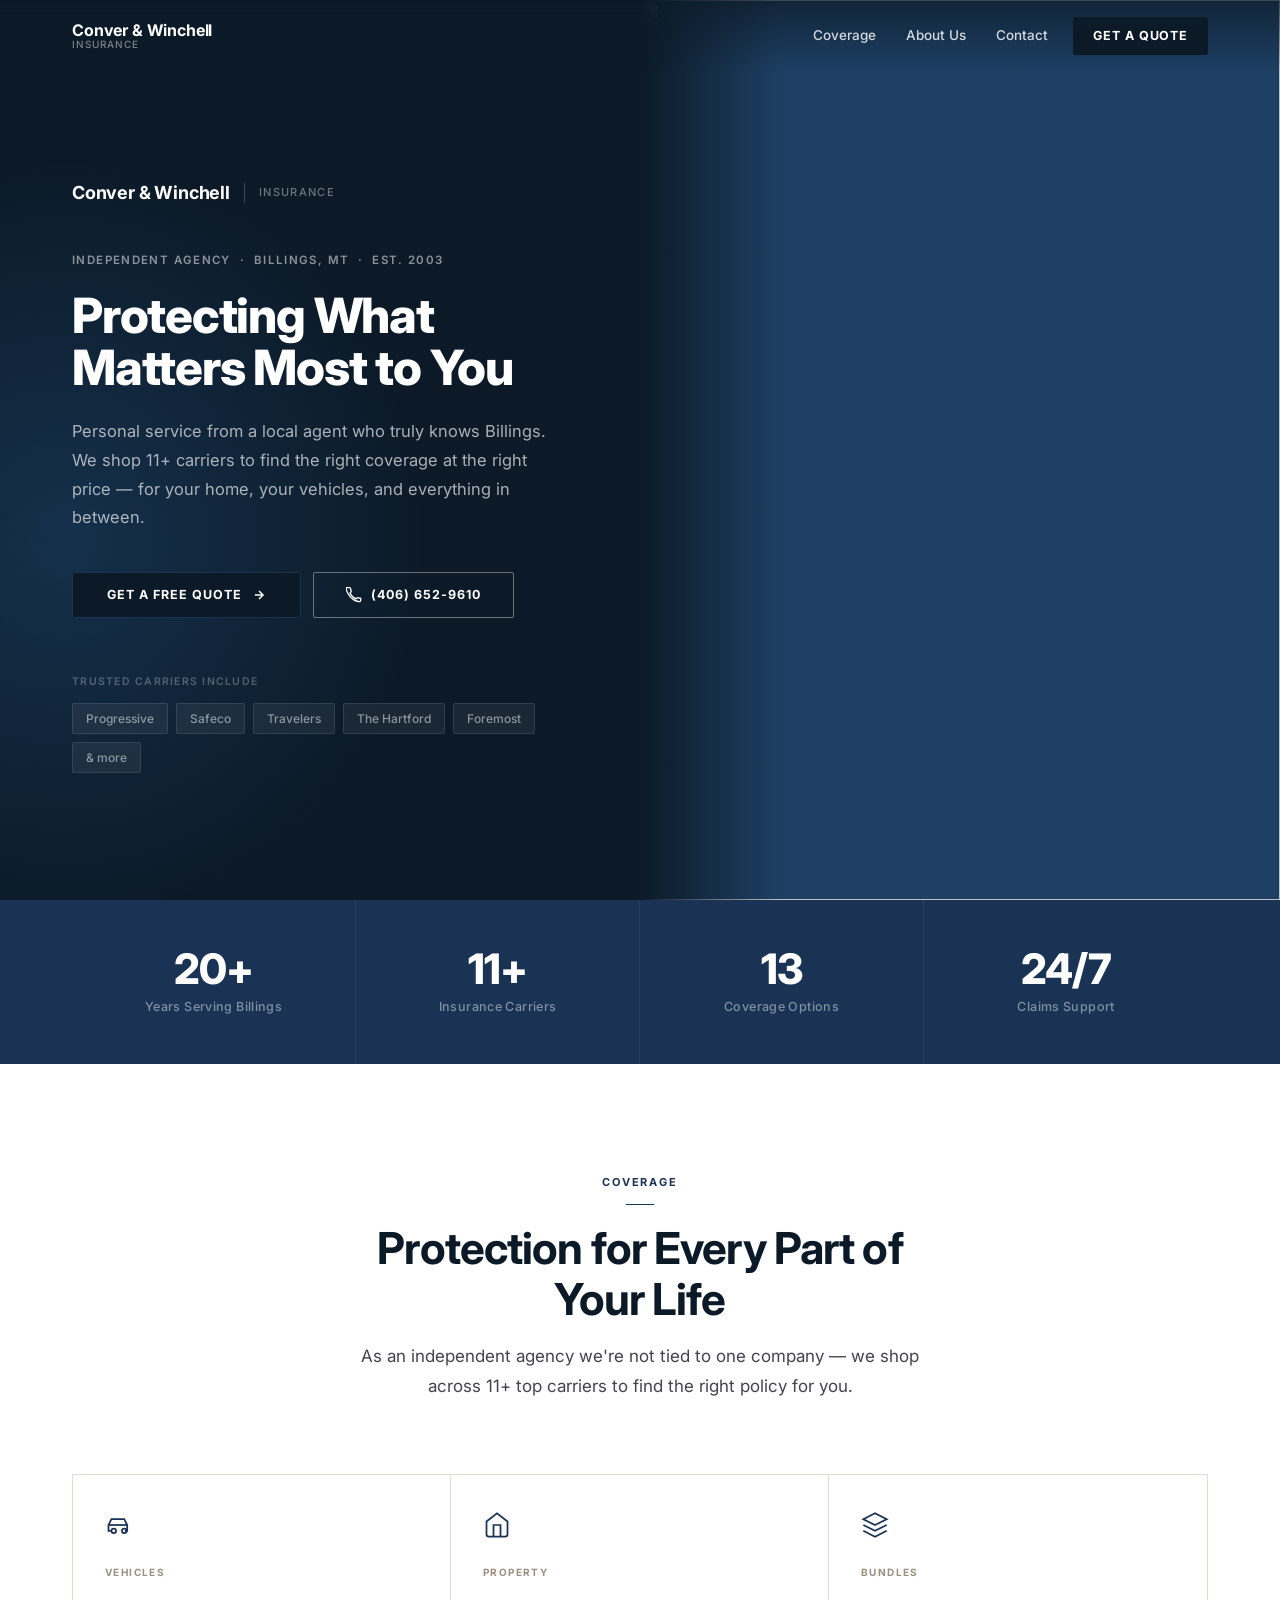
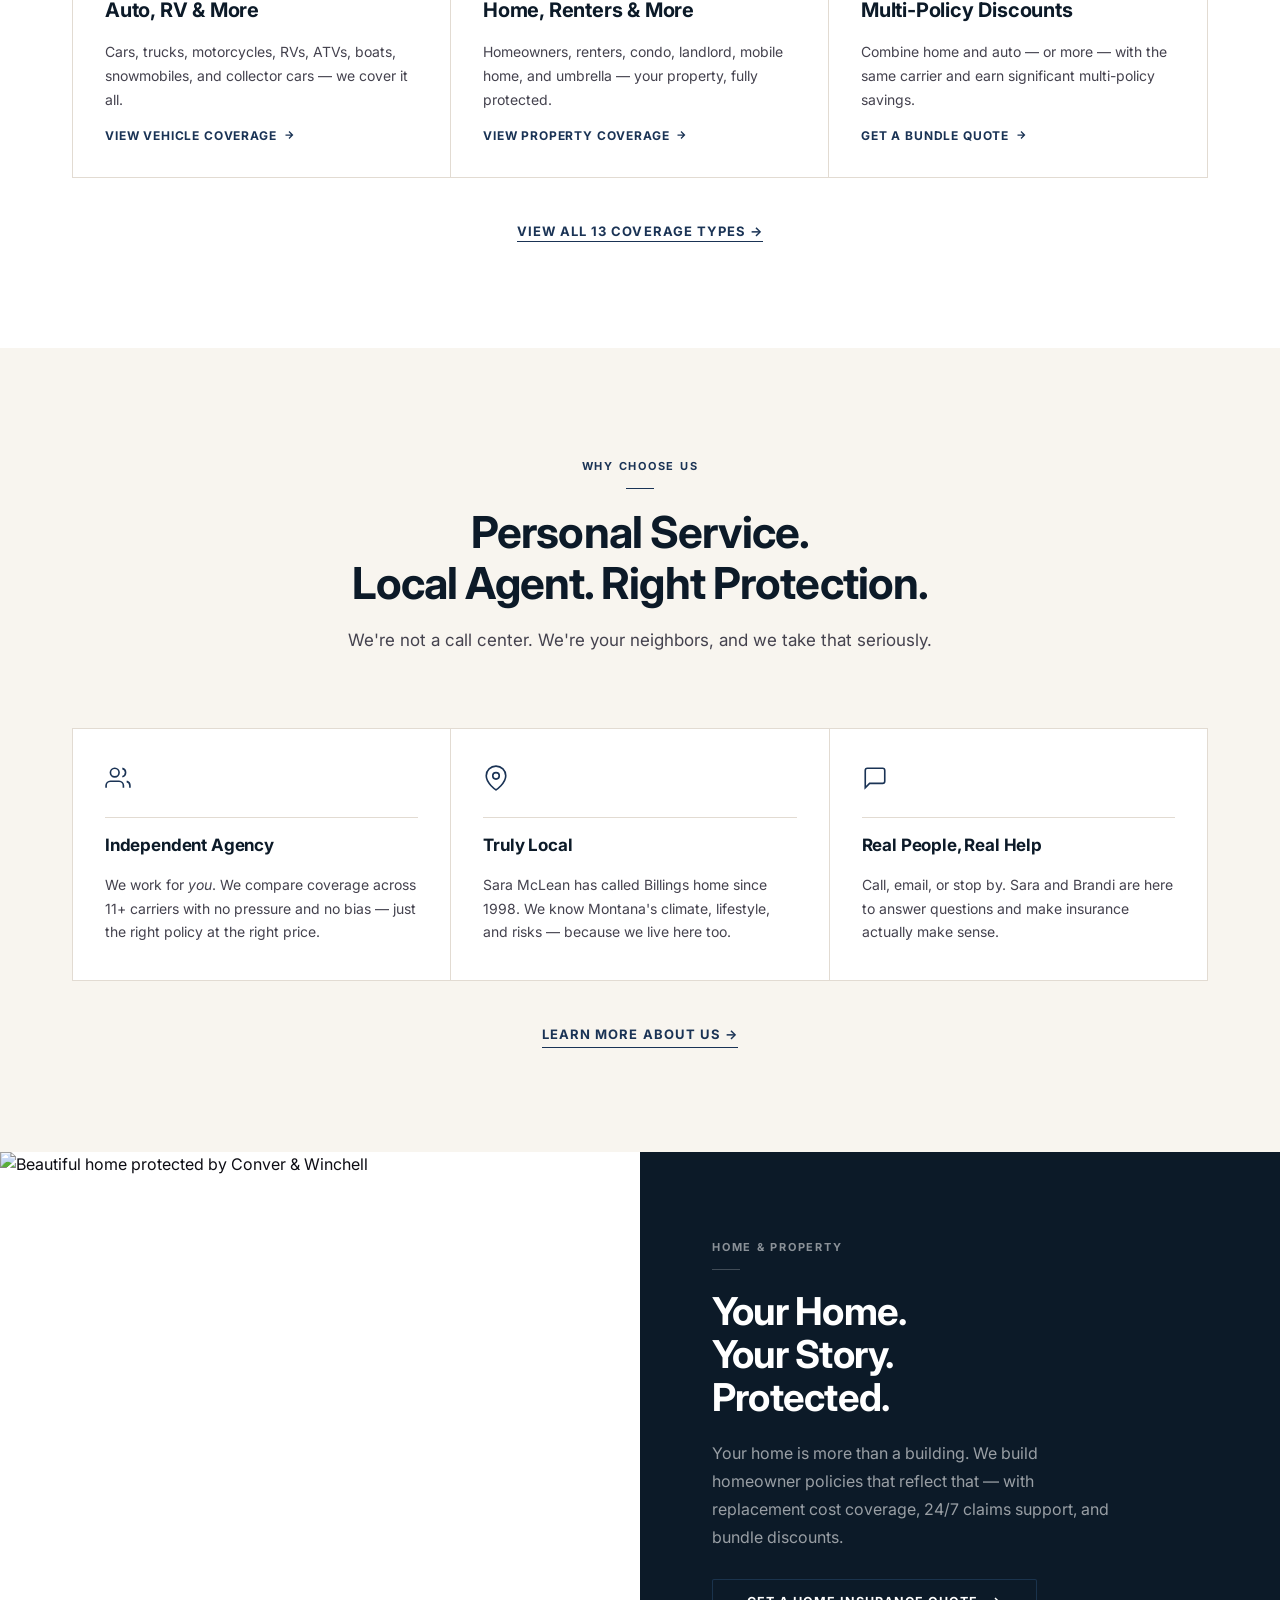
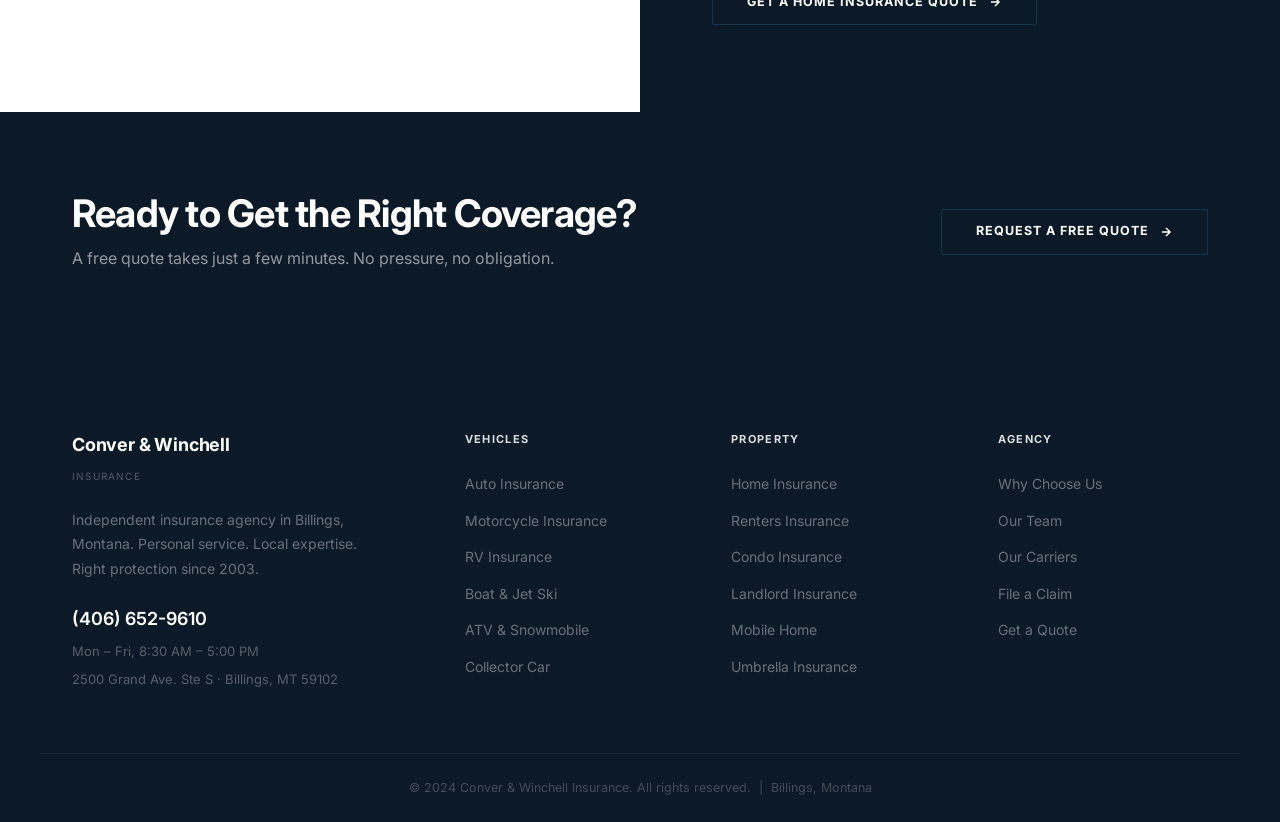
==== commit ae06bf25: "Refactor to multi-page site + coverage redesign + logo fix - Split into 4 pages: index, coverage, ab" ====
--- a/index.html
+++ b/index.html
@@ -5,7 +5,6 @@
   <meta name="viewport" content="width=device-width, initial-scale=1.0" />
   <title>Conver &amp; Winchell Insurance | Billings, Montana</title>
   <meta name="description" content="Billings' trusted independent insurance agency since 2003. Personal service for home, auto, RV, boat, renters, and more. Call (406) 652-9610." />
-  <meta name="keywords" content="insurance Billings Montana, auto insurance Billings, home insurance Billings MT, independent insurance agent Montana" />
   <link rel="preconnect" href="https://fonts.googleapis.com" />
   <link rel="preconnect" href="https://fonts.gstatic.com" crossorigin />
   <link href="https://fonts.googleapis.com/css2?family=Inter:wght@300;400;500;600;700;800&display=swap" rel="stylesheet" />
@@ -13,57 +12,40 @@
 </head>
 <body>
 
-  <!-- ==================== NAVIGATION ==================== -->
   <header class="nav" id="nav">
     <div class="container nav__inner">
-      <a href="#home" class="nav__brand">
-        <!-- Shown when scrolled (white nav) -->
-        <img
-          class="nav__logo-img"
-          src="images/logo.jpg"
-          alt="Conver &amp; Winchell Insurance"
-          height="40"
-        />
-        <!-- Shown over dark hero -->
+      <a href="index.html" class="nav__brand">
+        <img class="nav__logo-img" src="images/logo.jpg" alt="Conver &amp; Winchell Insurance" height="36" />
         <div class="nav__wordmark">
           <span class="nav__wordmark-main">Conver &amp; Winchell</span>
           <span class="nav__wordmark-sub">Insurance</span>
         </div>
       </a>
-
-      <nav class="nav__links" id="navLinks" aria-label="Main navigation">
-        <a href="#services">Coverage</a>
-        <a href="#why-us">Why Us</a>
-        <a href="#team">Our Team</a>
-        <a href="#carriers">Carriers</a>
-        <a href="#claims">Claims</a>
-        <a href="#contact" class="nav__quote-btn">Get a Quote</a>
+      <nav class="nav__links" id="navLinks">
+        <a href="coverage.html">Coverage</a>
+        <a href="about.html">About Us</a>
+        <a href="contact.html">Contact</a>
+        <a href="contact.html" class="nav__quote-btn">Get a Quote</a>
       </nav>
-
       <button class="nav__hamburger" id="navToggle" aria-label="Open menu" aria-expanded="false">
         <span></span><span></span><span></span>
       </button>
     </div>
   </header>
 
-  <!-- ==================== HERO (two-panel split) ==================== -->
+  <!-- HERO -->
   <section class="hero" id="home">
-
     <div class="hero__left">
       <div class="hero__logo-lockup">
         <span class="hero__logo-main">Conver &amp; Winchell</span>
         <span class="hero__logo-rule"></span>
         <span class="hero__logo-sub">Insurance</span>
       </div>
-
       <div class="hero__eyebrow">Independent Agency &nbsp;·&nbsp; Billings, MT &nbsp;·&nbsp; Est. 2003</div>
       <h1 class="hero__title">Protecting What<br>Matters Most to You</h1>
-      <p class="hero__desc">
-        Personal service from a local agent who truly knows Billings. We shop 11+ carriers to find the right coverage at the right price — for your home, your vehicles, and everything in between.
-      </p>
-
+      <p class="hero__desc">Personal service from a local agent who truly knows Billings. We shop 11+ carriers to find the right coverage at the right price — for your home, your vehicles, and everything in between.</p>
       <div class="hero__ctas">
-        <a href="#contact" class="btn-primary">
+        <a href="contact.html" class="btn-primary">
           <span>Get a Free Quote</span>
           <svg width="14" height="14" viewBox="0 0 24 24" fill="none" stroke="currentColor" stroke-width="2.5" aria-hidden="true"><path d="M5 12h14M12 5l7 7-7 7"/></svg>
         </a>
@@ -72,503 +54,141 @@
           (406) 652-9610
         </a>
       </div>
-
       <div class="hero__carriers">
         <span class="hero__carriers-label">Trusted carriers include</span>
         <div class="hero__carrier-list">
-          <span>Progressive</span>
-          <span>Safeco</span>
-          <span>Travelers</span>
-          <span>The Hartford</span>
-          <span>Foremost</span>
-          <span>&amp; more</span>
-        </div>
-      </div>
-    </div>
-
+          <span>Progressive</span><span>Safeco</span><span>Travelers</span>
+          <span>The Hartford</span><span>Foremost</span><span>&amp; more</span>
+        </div>
+      </div>
+    </div>
     <div class="hero__right" aria-hidden="true">
-      <img
-        src="https://images.unsplash.com/photo-1503376780353-7e6692767b70?auto=format&fit=crop&w=1400&q=85"
-        alt="Luxury vehicle"
-        class="hero__car-img"
-        loading="eager"
-      />
+      <img src="https://images.unsplash.com/photo-1503376780353-7e6692767b70?auto=format&fit=crop&w=1400&q=85" alt="" class="hero__car-img" loading="eager" />
       <div class="hero__right-fade"></div>
     </div>
-
-  </section>
-
-  <!-- ==================== STATS ==================== -->
-  <section class="stats" id="stats">
+  </section>
+
+  <!-- STATS -->
+  <section class="stats">
     <div class="container stats__grid">
-      <div class="stat">
-        <div class="stat__number">20+</div>
-        <div class="stat__label">Years Serving Billings</div>
-      </div>
-      <div class="stat">
-        <div class="stat__number">11+</div>
-        <div class="stat__label">Insurance Carriers</div>
-      </div>
-      <div class="stat">
-        <div class="stat__number">13</div>
-        <div class="stat__label">Coverage Options</div>
-      </div>
-      <div class="stat">
-        <div class="stat__number">24/7</div>
-        <div class="stat__label">Claims Support</div>
-      </div>
-    </div>
-  </section>
-
-  <!-- ==================== SERVICES ==================== -->
-  <section class="section services" id="services">
+      <div class="stat"><div class="stat__number">20+</div><div class="stat__label">Years Serving Billings</div></div>
+      <div class="stat"><div class="stat__number">11+</div><div class="stat__label">Insurance Carriers</div></div>
+      <div class="stat"><div class="stat__number">13</div><div class="stat__label">Coverage Options</div></div>
+      <div class="stat"><div class="stat__number">24/7</div><div class="stat__label">Claims Support</div></div>
+    </div>
+  </section>
+
+  <!-- FEATURED COVERAGE -->
+  <section class="section featured-coverage">
     <div class="container">
       <div class="section-header">
         <div class="section-tag">Coverage</div>
-        <h2>Everything Covered,<br>All in One Place</h2>
-        <p>As an independent agency, we shop multiple top-rated carriers to find you the best protection at the best price — for every stage of life.</p>
-      </div>
-
-      <div class="services__tabs" role="tablist">
-        <button class="tab active" data-tab="personal" role="tab" aria-selected="true">Personal &amp; Vehicles</button>
-        <button class="tab" data-tab="property" role="tab" aria-selected="false">Home &amp; Property</button>
-      </div>
-
-      <div class="services__grid" id="servicesGrid">
-
-        <!-- PERSONAL -->
-        <article class="service-card" data-category="personal">
-          <div class="service-card__icon">
-            <svg width="24" height="24" viewBox="0 0 24 24" fill="none" stroke="currentColor" stroke-width="1.6" aria-hidden="true">
-              <path d="M5 17H3v-5l2.5-5h11L19 12v5h-2"/><circle cx="7.5" cy="17" r="2"/><circle cx="16.5" cy="17" r="2"/><path d="M3 12h16"/>
-            </svg>
+        <h2>Protection for Every Part of Your Life</h2>
+        <p>As an independent agency we're not tied to one company — we shop across 11+ top carriers to find the right policy for you.</p>
+      </div>
+      <div class="featured-coverage__grid">
+        <div class="feat-item">
+          <div class="feat-item__icon">
+            <svg width="28" height="28" viewBox="0 0 24 24" fill="none" stroke="currentColor" stroke-width="1.5" aria-hidden="true"><path d="M5 17H3v-5l2.5-5h11L19 12v5h-2"/><circle cx="7.5" cy="17" r="2"/><circle cx="16.5" cy="17" r="2"/><path d="M3 12h16"/></svg>
           </div>
-          <h3>Auto Insurance</h3>
-          <p>Car, truck, SUV — we compare rates across multiple carriers to find you the best coverage for what you drive.</p>
-          <a href="#contact" class="service-card__link">Get a Quote &rarr;</a>
-        </article>
-
-        <article class="service-card" data-category="personal">
-          <div class="service-card__icon">
-            <svg width="24" height="24" viewBox="0 0 24 24" fill="none" stroke="currentColor" stroke-width="1.6" aria-hidden="true">
-              <path d="M5 18h14M4 15l2-7h12l2 7"/><path d="M7 15l1-5h8l1 5"/><circle cx="7" cy="18" r="1.5"/><circle cx="17" cy="18" r="1.5"/>
-            </svg>
+          <div class="feat-item__num">Vehicles</div>
+          <h3>Auto, RV &amp; More</h3>
+          <p>Cars, trucks, motorcycles, RVs, ATVs, boats, snowmobiles, and collector cars — we cover it all.</p>
+          <a href="coverage.html" class="feat-item__link">View vehicle coverage <svg width="12" height="12" viewBox="0 0 24 24" fill="none" stroke="currentColor" stroke-width="2.5"><path d="M5 12h14M12 5l7 7-7 7"/></svg></a>
+        </div>
+        <div class="feat-item">
+          <div class="feat-item__icon">
+            <svg width="28" height="28" viewBox="0 0 24 24" fill="none" stroke="currentColor" stroke-width="1.5" aria-hidden="true"><path d="M3 9l9-7 9 7v11a2 2 0 01-2 2H5a2 2 0 01-2-2z"/><polyline points="9 22 9 12 15 12 15 22"/></svg>
           </div>
-          <h3>Motorcycle Insurance</h3>
-          <p>Hit the open road with confidence. Comprehensive coverage for riders who live the Montana lifestyle.</p>
-          <a href="#contact" class="service-card__link">Get a Quote &rarr;</a>
-        </article>
-
-        <article class="service-card" data-category="personal">
-          <div class="service-card__icon">
-            <svg width="24" height="24" viewBox="0 0 24 24" fill="none" stroke="currentColor" stroke-width="1.6" aria-hidden="true">
-              <rect x="1" y="8" width="18" height="10" rx="1"/><path d="M19 11h3l1 3v3h-4"/><circle cx="6" cy="18" r="2"/><circle cx="16" cy="18" r="2"/><path d="M1 12h18"/>
-            </svg>
+          <div class="feat-item__num">Property</div>
+          <h3>Home, Renters &amp; More</h3>
+          <p>Homeowners, renters, condo, landlord, mobile home, and umbrella — your property, fully protected.</p>
+          <a href="coverage.html" class="feat-item__link">View property coverage <svg width="12" height="12" viewBox="0 0 24 24" fill="none" stroke="currentColor" stroke-width="2.5"><path d="M5 12h14M12 5l7 7-7 7"/></svg></a>
+        </div>
+        <div class="feat-item">
+          <div class="feat-item__icon">
+            <svg width="28" height="28" viewBox="0 0 24 24" fill="none" stroke="currentColor" stroke-width="1.5" aria-hidden="true"><path d="M12 2L2 7l10 5 10-5-10-5z"/><path d="M2 17l10 5 10-5"/><path d="M2 12l10 5 10-5"/></svg>
           </div>
-          <h3>RV Insurance</h3>
-          <p>Adventure awaits. Specialized coverage for motorhomes, campers, and travel trailers across Montana and beyond.</p>
-          <a href="#contact" class="service-card__link">Get a Quote &rarr;</a>
-        </article>
-
-        <article class="service-card" data-category="personal">
-          <div class="service-card__icon">
-            <svg width="24" height="24" viewBox="0 0 24 24" fill="none" stroke="currentColor" stroke-width="1.6" aria-hidden="true">
-              <path d="M3 14s1-1 4-1 5 2 8 2 4-1 4-1V7s-1 1-4 1-5-2-8-2-4 1-4 1z"/><line x1="3" y1="21" x2="3" y2="14"/>
-            </svg>
-          </div>
-          <h3>Boat &amp; Jet Ski</h3>
-          <p>From quiet lake days to river adventures — protect your watercraft all season long with the right policy.</p>
-          <a href="#contact" class="service-card__link">Get a Quote &rarr;</a>
-        </article>
-
-        <article class="service-card" data-category="personal">
-          <div class="service-card__icon">
-            <svg width="24" height="24" viewBox="0 0 24 24" fill="none" stroke="currentColor" stroke-width="1.6" aria-hidden="true">
-              <circle cx="12" cy="12" r="3"/><path d="M12 2v3M12 19v3M2 12h3M19 12h3M4.9 4.9l2.1 2.1M17 17l2.1 2.1M4.9 19.1L7 17M17 7l2.1-2.1"/>
-            </svg>
-          </div>
-          <h3>ATV &amp; Snowmobile</h3>
-          <p>Whether it's summer trails or winter powder, your off-road equipment deserves solid protection year-round.</p>
-          <a href="#contact" class="service-card__link">Get a Quote &rarr;</a>
-        </article>
-
-        <article class="service-card" data-category="personal">
-          <div class="service-card__icon">
-            <svg width="24" height="24" viewBox="0 0 24 24" fill="none" stroke="currentColor" stroke-width="1.6" aria-hidden="true">
-              <path d="M3 17h18M5 17V9l2-5h10l2 5v8"/><path d="M8 9h8"/><circle cx="7.5" cy="17" r="2"/><circle cx="16.5" cy="17" r="2"/>
-            </svg>
-          </div>
-          <h3>Collector Car Insurance</h3>
-          <p>Your classic deserves specialized protection. Coverage through Hagerty and other top collector car carriers.</p>
-          <a href="#contact" class="service-card__link">Get a Quote &rarr;</a>
-        </article>
-
-        <!-- PROPERTY -->
-        <article class="service-card" data-category="property">
-          <div class="service-card__icon">
-            <svg width="24" height="24" viewBox="0 0 24 24" fill="none" stroke="currentColor" stroke-width="1.6" aria-hidden="true">
-              <path d="M3 9l9-7 9 7v11a2 2 0 01-2 2H5a2 2 0 01-2-2z"/><polyline points="9 22 9 12 15 12 15 22"/>
-            </svg>
-          </div>
-          <h3>Home Insurance</h3>
-          <p>Protect your biggest investment with tailored homeowner policies, replacement cost coverage, and bundle discounts.</p>
-          <a href="#contact" class="service-card__link">Get a Quote &rarr;</a>
-        </article>
-
-        <article class="service-card" data-category="property">
-          <div class="service-card__icon">
-            <svg width="24" height="24" viewBox="0 0 24 24" fill="none" stroke="currentColor" stroke-width="1.6" aria-hidden="true">
-              <path d="M20 9v11a2 2 0 01-2 2H6a2 2 0 01-2-2V9"/><path d="M9 22V12h6v10"/><path d="M2 10.6L12 2l10 8.6"/>
-            </svg>
-          </div>
-          <h3>Renters Insurance</h3>
-          <p>Your landlord's policy doesn't cover your belongings. Affordable renters insurance protects everything you own.</p>
-          <a href="#contact" class="service-card__link">Get a Quote &rarr;</a>
-        </article>
-
-        <article class="service-card" data-category="property">
-          <div class="service-card__icon">
-            <svg width="24" height="24" viewBox="0 0 24 24" fill="none" stroke="currentColor" stroke-width="1.6" aria-hidden="true">
-              <rect x="3" y="3" width="18" height="18" rx="1"/><path d="M3 9h18M9 21V9"/>
-            </svg>
-          </div>
-          <h3>Condo Insurance</h3>
-          <p>Coverage for your unit's interior, personal property, and liability — filling the gaps your HOA policy leaves behind.</p>
-          <a href="#contact" class="service-card__link">Get a Quote &rarr;</a>
-        </article>
-
-        <article class="service-card" data-category="property">
-          <div class="service-card__icon">
-            <svg width="24" height="24" viewBox="0 0 24 24" fill="none" stroke="currentColor" stroke-width="1.6" aria-hidden="true">
-              <path d="M21 2l-2 2m-7.61 7.61a5.5 5.5 0 11-7.778 7.778 5.5 5.5 0 017.777-7.777zm0 0L15.5 7.5m0 0l3 3L22 7l-3-3m-3.5 3.5L19 4"/>
-            </svg>
-          </div>
-          <h3>Landlord Insurance</h3>
-          <p>Protect your rental property and rental income from damage, liability, and unexpected loss of use.</p>
-          <a href="#contact" class="service-card__link">Get a Quote &rarr;</a>
-        </article>
-
-        <article class="service-card" data-category="property">
-          <div class="service-card__icon">
-            <svg width="24" height="24" viewBox="0 0 24 24" fill="none" stroke="currentColor" stroke-width="1.6" aria-hidden="true">
-              <path d="M2 8h20v12a2 2 0 01-2 2H4a2 2 0 01-2-2V8z"/><path d="M2 8l2-4h16l2 4"/><path d="M12 8v14"/>
-            </svg>
-          </div>
-          <h3>Mobile Home Insurance</h3>
-          <p>Specialized policies for manufactured and mobile homes — tailored coverage built for your specific situation.</p>
-          <a href="#contact" class="service-card__link">Get a Quote &rarr;</a>
-        </article>
-
-        <article class="service-card" data-category="property">
-          <div class="service-card__icon">
-            <svg width="24" height="24" viewBox="0 0 24 24" fill="none" stroke="currentColor" stroke-width="1.6" aria-hidden="true">
-              <path d="M23 12a11.05 11.05 0 00-22 0zm-5 7a3 3 0 01-6 0v-7"/>
-            </svg>
-          </div>
-          <h3>Umbrella Insurance</h3>
-          <p>An extra layer of liability protection above your standard policies — peace of mind for life's unexpected moments.</p>
-          <a href="#contact" class="service-card__link">Get a Quote &rarr;</a>
-        </article>
-
-      </div><!-- /services__grid -->
-    </div>
-  </section>
-
-  <!-- ==================== LIFESTYLE: HOUSE ==================== -->
-  <section class="lifestyle" id="lifestyle" aria-label="Home insurance visual">
-    <div class="lifestyle__visual">
-      <img
-        src="https://images.unsplash.com/photo-1564013799919-ab600027ffc6?auto=format&fit=crop&w=1400&q=85"
-        alt="Beautiful home protected by Conver &amp; Winchell Insurance"
-        loading="lazy"
-      />
-    </div>
-    <div class="lifestyle__content">
-      <div class="section-tag">Home &amp; Property</div>
-      <h2>Your Home.<br>Your Story.<br>Protected.</h2>
-      <p>
-        Your home is more than a building — it's where your life happens. We build homeowner policies that reflect that, with replacement cost coverage, 24/7 support, and bundle discounts that reward loyalty.
-      </p>
-      <a href="#contact" class="btn-primary">
-        <span>Get a Home Insurance Quote</span>
-        <svg width="14" height="14" viewBox="0 0 24 24" fill="none" stroke="currentColor" stroke-width="2.5" aria-hidden="true"><path d="M5 12h14M12 5l7 7-7 7"/></svg>
-      </a>
-    </div>
-  </section>
-
-  <!-- ==================== WHY US ==================== -->
-  <section class="section why-us" id="why-us">
+          <div class="feat-item__num">Bundles</div>
+          <h3>Multi-Policy Discounts</h3>
+          <p>Combine home and auto — or more — with the same carrier and earn significant multi-policy savings.</p>
+          <a href="contact.html" class="feat-item__link">Get a bundle quote <svg width="12" height="12" viewBox="0 0 24 24" fill="none" stroke="currentColor" stroke-width="2.5"><path d="M5 12h14M12 5l7 7-7 7"/></svg></a>
+        </div>
+      </div>
+      <div class="featured-coverage__all">
+        <a href="coverage.html">View all 13 coverage types &rarr;</a>
+      </div>
+    </div>
+  </section>
+
+  <!-- WHY US (condensed 3-col) -->
+  <section class="section why-us">
     <div class="container">
       <div class="section-header">
         <div class="section-tag">Why Choose Us</div>
         <h2>Personal Service.<br>Local Agent. Right Protection.</h2>
-        <p>We're not a call center or a faceless website. We're your neighbors, and we take that seriously.</p>
+        <p>We're not a call center. We're your neighbors, and we take that seriously.</p>
       </div>
       <div class="why-grid">
-
         <div class="why-card">
-          <div class="why-card__icon">
-            <svg width="26" height="26" viewBox="0 0 24 24" fill="none" stroke="currentColor" stroke-width="1.5" aria-hidden="true">
-              <path d="M17 21v-2a4 4 0 00-4-4H5a4 4 0 00-4 4v2"/><circle cx="9" cy="7" r="4"/><path d="M23 21v-2a4 4 0 00-3-3.87"/><path d="M16 3.13a4 4 0 010 7.75"/>
-            </svg>
-          </div>
+          <div class="why-card__icon"><svg width="26" height="26" viewBox="0 0 24 24" fill="none" stroke="currentColor" stroke-width="1.5"><path d="M17 21v-2a4 4 0 00-4-4H5a4 4 0 00-4 4v2"/><circle cx="9" cy="7" r="4"/><path d="M23 21v-2a4 4 0 00-3-3.87"/><path d="M16 3.13a4 4 0 010 7.75"/></svg></div>
           <h3>Independent Agency</h3>
-          <p>We work for <em>you</em>, not one insurance company. We compare coverage across 11+ carriers to find your best fit — with no pressure and no bias.</p>
-        </div>
-
+          <p>We work for <em>you</em>. We compare coverage across 11+ carriers with no pressure and no bias — just the right policy at the right price.</p>
+        </div>
         <div class="why-card">
-          <div class="why-card__icon">
-            <svg width="26" height="26" viewBox="0 0 24 24" fill="none" stroke="currentColor" stroke-width="1.5" aria-hidden="true">
-              <path d="M21 10c0 7-9 13-9 13s-9-6-9-13a9 9 0 0118 0z"/><circle cx="12" cy="10" r="3"/>
-            </svg>
-          </div>
+          <div class="why-card__icon"><svg width="26" height="26" viewBox="0 0 24 24" fill="none" stroke="currentColor" stroke-width="1.5"><path d="M21 10c0 7-9 13-9 13s-9-6-9-13a9 9 0 0118 0z"/><circle cx="12" cy="10" r="3"/></svg></div>
           <h3>Truly Local</h3>
-          <p>Sara McLean has been a Billings resident since 1998. We know Montana's climate, lifestyle, and risks — because we live here too.</p>
-        </div>
-
+          <p>Sara McLean has called Billings home since 1998. We know Montana's climate, lifestyle, and risks — because we live here too.</p>
+        </div>
         <div class="why-card">
-          <div class="why-card__icon">
-            <svg width="26" height="26" viewBox="0 0 24 24" fill="none" stroke="currentColor" stroke-width="1.5" aria-hidden="true">
-              <path d="M9 12l2 2 4-4"/><path d="M21 12a9 9 0 11-18 0 9 9 0 0118 0z"/>
-            </svg>
-          </div>
-          <h3>Right Coverage, Right Price</h3>
-          <p>We take time to understand your needs and find policies that actually protect you — not just the cheapest option or the most expensive one.</p>
-        </div>
-
-        <div class="why-card">
-          <div class="why-card__icon">
-            <svg width="26" height="26" viewBox="0 0 24 24" fill="none" stroke="currentColor" stroke-width="1.5" aria-hidden="true">
-              <circle cx="12" cy="12" r="10"/><polyline points="12 6 12 12 16 14"/>
-            </svg>
-          </div>
-          <h3>24/7 Claims Support</h3>
-          <p>When something goes wrong, it rarely waits for business hours. Your carrier's claims team is reachable around the clock, any day of the year.</p>
-        </div>
-
-        <div class="why-card">
-          <div class="why-card__icon">
-            <svg width="26" height="26" viewBox="0 0 24 24" fill="none" stroke="currentColor" stroke-width="1.5" aria-hidden="true">
-              <path d="M12 2L2 7l10 5 10-5-10-5z"/><path d="M2 17l10 5 10-5"/><path d="M2 12l10 5 10-5"/>
-            </svg>
-          </div>
-          <h3>Bundle &amp; Save</h3>
-          <p>Combine home, auto, and more with the same carrier for significant multi-policy discounts — better protection for less.</p>
-        </div>
-
-        <div class="why-card">
-          <div class="why-card__icon">
-            <svg width="26" height="26" viewBox="0 0 24 24" fill="none" stroke="currentColor" stroke-width="1.5" aria-hidden="true">
-              <path d="M21 15a2 2 0 01-2 2H7l-4 4V5a2 2 0 012-2h14a2 2 0 012 2z"/>
-            </svg>
-          </div>
+          <div class="why-card__icon"><svg width="26" height="26" viewBox="0 0 24 24" fill="none" stroke="currentColor" stroke-width="1.5"><path d="M21 15a2 2 0 01-2 2H7l-4 4V5a2 2 0 012-2h14a2 2 0 012 2z"/></svg></div>
           <h3>Real People, Real Help</h3>
-          <p>Call, email, or stop by. Sara and Brandi are here to answer questions, make changes, and make insurance actually make sense for you.</p>
-        </div>
-
-      </div>
-    </div>
-  </section>
-
-  <!-- ==================== TEAM ==================== -->
-  <section class="section team" id="team">
+          <p>Call, email, or stop by. Sara and Brandi are here to answer questions and make insurance actually make sense.</p>
+        </div>
+      </div>
+      <div style="text-align:center; margin-top:40px;">
+        <a href="about.html" class="feat-item__link" style="font-size:13px; font-weight:700; color:var(--navy); text-transform:uppercase; letter-spacing:0.08em; border-bottom:1px solid var(--navy); padding-bottom:2px;">Learn more about us &rarr;</a>
+      </div>
+    </div>
+  </section>
+
+  <!-- LIFESTYLE: HOUSE -->
+  <section class="lifestyle">
+    <div class="lifestyle__visual">
+      <img src="https://images.unsplash.com/photo-1564013799919-ab600027ffc6?auto=format&fit=crop&w=1400&q=85" alt="Beautiful home protected by Conver &amp; Winchell" loading="lazy" />
+    </div>
+    <div class="lifestyle__content">
+      <div class="section-tag">Home &amp; Property</div>
+      <h2>Your Home.<br>Your Story.<br>Protected.</h2>
+      <p>Your home is more than a building. We build homeowner policies that reflect that — with replacement cost coverage, 24/7 claims support, and bundle discounts.</p>
+      <a href="contact.html" class="btn-primary" style="margin-top:8px; align-self:flex-start;">
+        <span>Get a Home Insurance Quote</span>
+        <svg width="14" height="14" viewBox="0 0 24 24" fill="none" stroke="currentColor" stroke-width="2.5"><path d="M5 12h14M12 5l7 7-7 7"/></svg>
+      </a>
+    </div>
+  </section>
+
+  <!-- CTA STRIP -->
+  <div class="cta-strip">
     <div class="container">
-      <div class="section-header">
-        <div class="section-tag">Meet the Team</div>
-        <h2>The People Behind<br>Your Protection</h2>
-        <p>Small agency. Big commitment. We're proud to be a part of the Billings community.</p>
-      </div>
-      <div class="team__grid">
-
-        <div class="team-card">
-          <div class="team-card__photo">
-            <img
-              src="https://static.wixstatic.com/media/12cca8_d02ec8679305476683359a0a6bf29cc0~mv2.jpg/v1/fill/w_800,h_534,al_c,q_85,usm_0.66_1.00_0.01,enc_avif,quality_auto/Sara%20(002).jpg"
-              alt="Sara McLean, Owner"
-              loading="lazy"
-              onerror="this.closest('.team-card__photo').classList.add('team-card__photo--fallback'); this.remove();"
-            />
-            <div class="team-card__photo-fallback">SM</div>
-          </div>
-          <div class="team-card__info">
-            <h3>Sara McLean</h3>
-            <span class="team-card__role">Owner &amp; Insurance Agent</span>
-            <p>
-              A Billings resident since 1998, Sara has spent over 20 years in the insurance industry. She became a partner in 2010 and took over as sole owner in 2017. As a mother of two, she understands firsthand how important it is to protect your family and everything you've worked hard for.
-            </p>
-          </div>
-        </div>
-
-        <div class="team-card">
-          <div class="team-card__photo">
-            <img
-              src="https://static.wixstatic.com/media/12cca8_3670897a6ec94ff3b78b48278ae83d05~mv2.jpg/v1/fill/w_800,h_534,al_c,q_85,usm_0.66_1.00_0.01,enc_avif,quality_auto/Brandi.jpg"
-              alt="Brandi Deming, Customer Service Specialist"
-              loading="lazy"
-              onerror="this.closest('.team-card__photo').classList.add('team-card__photo--fallback'); this.remove();"
-            />
-            <div class="team-card__photo-fallback">BD</div>
-          </div>
-          <div class="team-card__info">
-            <h3>Brandi Deming</h3>
-            <span class="team-card__role">Customer Service Specialist</span>
-            <p>
-              A lifelong Billings resident, Brandi joined the team in 2021 after 15+ years managing customer service in a fast-paced environment. Her deep community roots and genuine care for people make her a perfect fit for helping clients understand and navigate their coverage.
-            </p>
-          </div>
-        </div>
-
-      </div>
-    </div>
-  </section>
-
-  <!-- ==================== CARRIERS ==================== -->
-  <section class="section carriers" id="carriers">
-    <div class="container">
-      <div class="section-header">
-        <div class="section-tag">Our Partners</div>
-        <h2>Top Carriers,<br>One Trusted Agency</h2>
-        <p>We're not locked into a single insurance company. We partner with 11+ top-rated carriers so we can always find the right fit for you.</p>
-      </div>
-      <div class="carriers__logos">
-        <img class="carrier-logo" src="https://static.wixstatic.com/media/12cca8_eb70cc2b3afc4ffab5238d808706088e~mv2.jpg/v1/fill/w_230,h_42,al_c,q_80,usm_0.66_1.00_0.01,enc_avif,quality_auto/Progressive-Logo.jpg" alt="Progressive" loading="lazy" />
-        <img class="carrier-logo" src="https://static.wixstatic.com/media/12cca8_be82174fc90d4200a54d570a594340ab~mv2.jpg/v1/fill/w_220,h_53,al_c,q_80,usm_0.66_1.00_0.01,enc_avif,quality_auto/safeco-insurance-logo-vector-safecologo.jpg" alt="Safeco" loading="lazy" />
-        <img class="carrier-logo" src="https://static.wixstatic.com/media/12cca8_a5897dedb7a54caf919b7705b8a8332e~mv2.jpg/v1/fill/w_167,h_104,al_c,q_80,usm_0.66_1.00_0.01,enc_avif,quality_auto/Travelers-Logo.jpg" alt="Travelers" loading="lazy" />
-        <img class="carrier-logo" src="https://static.wixstatic.com/media/12cca8_f392fc40018f4c13a8d346295acd20ad~mv2.png/v1/fill/w_142,h_68,al_c,q_85,usm_0.66_1.00_0.01,enc_avif,quality_auto/HARTFORD.png" alt="The Hartford" loading="lazy" />
-        <img class="carrier-logo" src="https://static.wixstatic.com/media/12cca8_542b63949d0f4581acd6d596372db9f6~mv2.png/v1/fill/w_180,h_42,al_c,q_85,enc_avif,quality_auto/Foremost_color_med.png" alt="Foremost" loading="lazy" />
-        <img class="carrier-logo" src="https://static.wixstatic.com/media/12cca8_94cd433cd9ab499a893c1ceb09496457~mv2.png/v1/fill/w_180,h_34,al_c,q_85,usm_0.66_1.00_0.01,enc_avif,quality_auto/hagerty.png" alt="Hagerty" loading="lazy" />
-        <img class="carrier-logo" src="https://static.wixstatic.com/media/12cca8_4eeb69798c844471b12ec43713941ce2~mv2.jpg/v1/fill/w_144,h_68,al_c,q_80,usm_0.66_1.00_0.01,enc_avif,quality_auto/AMIG-logo.jpg" alt="American Modern" loading="lazy" />
-        <img class="carrier-logo" src="https://static.wixstatic.com/media/12cca8_051c0cf121d84843b0f9e09557c75b91~mv2.png/v1/crop/x_0,y_3,w_276,h_94/fill/w_180,h_61,al_c,q_85,usm_0.66_1.00_0.01,enc_avif,quality_auto/branch.png" alt="Branch" loading="lazy" />
-        <img class="carrier-logo" src="https://static.wixstatic.com/media/12cca8_ef57042d51fb4580a49aae3b938a0dbe~mv2.png/v1/crop/x_0,y_8,w_237,h_86/fill/w_180,h_65,al_c,q_85,usm_0.66_1.00_0.01,enc_avif,quality_auto/typtap.png" alt="TypTap" loading="lazy" />
-        <span class="carrier-text-badge">Bristol West</span>
-        <span class="carrier-text-badge">Aegis</span>
-      </div>
-    </div>
-  </section>
-
-  <!-- ==================== CONTACT / QUOTE ==================== -->
-  <section class="cta-section" id="contact">
-    <div class="container">
-      <div class="cta-box">
-
-        <div class="cta-box__content">
-          <h2>Ready to Find the Right Coverage?</h2>
-          <p>Getting a quote is quick, easy, and completely free. Fill out the form and we'll reach out — usually within one business day.</p>
-          <div class="cta-box__contact-list">
-            <div class="contact-row">
-              <svg width="18" height="18" fill="none" stroke="currentColor" stroke-width="2" viewBox="0 0 24 24" aria-hidden="true"><path d="M22 16.92v3a2 2 0 01-2.18 2 19.79 19.79 0 01-8.63-3.07A19.5 19.5 0 013.07 9.8a19.79 19.79 0 01-3.07-8.68A2 2 0 012 1h3a2 2 0 012 1.72c.13.96.36 1.9.7 2.81a2 2 0 01-.45 2.11L6.09 8.91A16 16 0 0015 17.91l1.27-1.27a2 2 0 012.11-.45c.91.34 1.85.57 2.81.7A2 2 0 0122 16.92z"/></svg>
-              <a href="tel:4066529610">(406) 652-9610</a>
-            </div>
-            <div class="contact-row">
-              <svg width="18" height="18" fill="none" stroke="currentColor" stroke-width="2" viewBox="0 0 24 24" aria-hidden="true"><path d="M21 10c0 7-9 13-9 13s-9-6-9-13a9 9 0 0118 0z"/><circle cx="12" cy="10" r="3"/></svg>
-              <span>2500 Grand Ave. Ste S, Billings, MT 59102</span>
-            </div>
-            <div class="contact-row">
-              <svg width="18" height="18" fill="none" stroke="currentColor" stroke-width="2" viewBox="0 0 24 24" aria-hidden="true"><circle cx="12" cy="12" r="10"/><polyline points="12 6 12 12 16 14"/></svg>
-              <span>Mon – Fri &nbsp;|&nbsp; 8:30 AM – 5:00 PM</span>
-            </div>
-          </div>
-        </div>
-
-        <div class="cta-box__form">
-          <form
-            class="quote-form"
-            id="quoteForm"
-            name="quote-request"
-            netlify
-            data-netlify="true"
-            data-netlify-honeypot="bot-field"
-            novalidate
-          >
-            <input type="hidden" name="form-name" value="quote-request" />
-            <input type="hidden" name="bot-field" />
-            <h3>Request a Free Quote</h3>
-            <div class="form-row">
-              <div class="form-group">
-                <label for="firstName">First Name</label>
-                <input type="text" id="firstName" name="firstName" placeholder="Jane" required />
-              </div>
-              <div class="form-group">
-                <label for="lastName">Last Name</label>
-                <input type="text" id="lastName" name="lastName" placeholder="Smith" required />
-              </div>
-            </div>
-            <div class="form-group">
-              <label for="email">Email Address</label>
-              <input type="email" id="email" name="email" placeholder="jane@example.com" required />
-            </div>
-            <div class="form-group">
-              <label for="phone">Phone Number</label>
-              <input type="tel" id="phone" name="phone" placeholder="(406) 555-0100" />
-            </div>
-            <div class="form-group">
-              <label for="coverage">Coverage Needed</label>
-              <select id="coverage" name="coverage">
-                <option value="">Select a coverage type...</option>
-                <option>Auto Insurance</option>
-                <option>Home Insurance</option>
-                <option>Renters Insurance</option>
-                <option>RV Insurance</option>
-                <option>Boat / Jet Ski Insurance</option>
-                <option>Motorcycle Insurance</option>
-                <option>ATV / Snowmobile Insurance</option>
-                <option>Condo Insurance</option>
-                <option>Landlord Insurance</option>
-                <option>Mobile Home Insurance</option>
-                <option>Umbrella Insurance</option>
-                <option>Collector Car Insurance</option>
-                <option>Multiple / Bundle</option>
-              </select>
-            </div>
-            <div class="form-group">
-              <label for="message">Anything we should know?</label>
-              <textarea id="message" name="message" rows="3" placeholder="Optional — tell us a bit about what you're looking for..."></textarea>
-            </div>
-            <button type="submit" class="btn-primary btn--full">
-              <span>Send My Quote Request</span>
-              <svg width="14" height="14" viewBox="0 0 24 24" fill="none" stroke="currentColor" stroke-width="2.5" aria-hidden="true"><path d="M5 12h14M12 5l7 7-7 7"/></svg>
-            </button>
-            <p class="form-note">We typically respond within one business day. No spam, ever.</p>
-          </form>
-        </div>
-
-      </div>
-    </div>
-  </section>
-
-  <!-- ==================== CLAIMS ==================== -->
-  <section class="section claims" id="claims">
-    <div class="container">
-      <div class="section-header">
-        <div class="section-tag">Claims</div>
-        <h2>Need to File a Claim?</h2>
-        <p>Contact your carrier directly for the fastest service. All claim lines are staffed 24 hours a day, 7 days a week.</p>
-      </div>
-      <div class="claims__grid">
-        <div class="claim-card"><div class="claim-card__carrier">Progressive</div><a href="tel:18002744499" class="claim-card__phone">1-800-274-4499</a></div>
-        <div class="claim-card"><div class="claim-card__carrier">The Hartford</div><a href="tel:18002435860" class="claim-card__phone">1-800-243-5860</a></div>
-        <div class="claim-card"><div class="claim-card__carrier">Safeco</div><a href="tel:8003323226" class="claim-card__phone">800-332-3226</a></div>
-        <div class="claim-card"><div class="claim-card__carrier">Travelers</div><a href="tel:18002524633" class="claim-card__phone">1-800-252-4633</a></div>
-        <div class="claim-card"><div class="claim-card__carrier">American Modern</div><a href="tel:8003752075" class="claim-card__phone">800-375-2075</a></div>
-        <div class="claim-card"><div class="claim-card__carrier">Foremost</div><a href="tel:18008212000" class="claim-card__phone">1-800-821-2000</a></div>
-        <div class="claim-card"><div class="claim-card__carrier">Hagerty</div><a href="tel:18009224050" class="claim-card__phone">1-800-922-4050</a></div>
-        <div class="claim-card"><div class="claim-card__carrier">Bristol West</div><a href="tel:18003601727" class="claim-card__phone">1-800-360-1727</a></div>
-      </div>
-      <div class="claims__note">
-        <p>Can't find your carrier? <a href="tel:4066529610">Call our office at (406) 652-9610</a> during business hours and we'll help you get connected.</p>
-      </div>
-    </div>
-  </section>
-
-  <!-- ==================== FOOTER ==================== -->
+      <div class="cta-strip__inner">
+        <div>
+          <h2>Ready to Get the Right Coverage?</h2>
+          <p>A free quote takes just a few minutes. No pressure, no obligation.</p>
+        </div>
+        <a href="contact.html" class="btn-primary">
+          <span>Request a Free Quote</span>
+          <svg width="14" height="14" viewBox="0 0 24 24" fill="none" stroke="currentColor" stroke-width="2.5"><path d="M5 12h14M12 5l7 7-7 7"/></svg>
+        </a>
+      </div>
+    </div>
+  </div>
+
+  <!-- FOOTER -->
   <footer class="footer">
     <div class="container footer__inner">
-
       <div class="footer__brand">
-        <div class="footer__wordmark">
-          <span>Conver &amp; Winchell</span>
-          <small>Insurance</small>
-        </div>
+        <div class="footer__wordmark"><span>Conver &amp; Winchell</span><small>Insurance</small></div>
         <p>Independent insurance agency in Billings, Montana. Personal service. Local expertise. Right protection since 2003.</p>
         <div class="footer__contact-info">
           <a href="tel:4066529610">(406) 652-9610</a>
@@ -576,48 +196,40 @@
           <span>2500 Grand Ave. Ste S · Billings, MT 59102</span>
         </div>
       </div>
-
       <div class="footer__col">
         <h4>Vehicles</h4>
         <ul>
-          <li><a href="#services">Auto Insurance</a></li>
-          <li><a href="#services">Motorcycle Insurance</a></li>
-          <li><a href="#services">RV Insurance</a></li>
-          <li><a href="#services">Boat &amp; Jet Ski</a></li>
-          <li><a href="#services">ATV &amp; Snowmobile</a></li>
-          <li><a href="#services">Collector Car</a></li>
+          <li><a href="coverage.html">Auto Insurance</a></li>
+          <li><a href="coverage.html">Motorcycle Insurance</a></li>
+          <li><a href="coverage.html">RV Insurance</a></li>
+          <li><a href="coverage.html">Boat &amp; Jet Ski</a></li>
+          <li><a href="coverage.html">ATV &amp; Snowmobile</a></li>
+          <li><a href="coverage.html">Collector Car</a></li>
         </ul>
       </div>
-
       <div class="footer__col">
         <h4>Property</h4>
         <ul>
-          <li><a href="#services">Home Insurance</a></li>
-          <li><a href="#services">Renters Insurance</a></li>
-          <li><a href="#services">Condo Insurance</a></li>
-          <li><a href="#services">Landlord Insurance</a></li>
-          <li><a href="#services">Mobile Home</a></li>
-          <li><a href="#services">Umbrella Insurance</a></li>
+          <li><a href="coverage.html">Home Insurance</a></li>
+          <li><a href="coverage.html">Renters Insurance</a></li>
+          <li><a href="coverage.html">Condo Insurance</a></li>
+          <li><a href="coverage.html">Landlord Insurance</a></li>
+          <li><a href="coverage.html">Mobile Home</a></li>
+          <li><a href="coverage.html">Umbrella Insurance</a></li>
         </ul>
       </div>
-
       <div class="footer__col">
         <h4>Agency</h4>
         <ul>
-          <li><a href="#why-us">Why Choose Us</a></li>
-          <li><a href="#team">Our Team</a></li>
-          <li><a href="#carriers">Our Carriers</a></li>
-          <li><a href="#claims">File a Claim</a></li>
-          <li><a href="#contact">Get a Quote</a></li>
+          <li><a href="about.html">Why Choose Us</a></li>
+          <li><a href="about.html">Our Team</a></li>
+          <li><a href="about.html">Our Carriers</a></li>
+          <li><a href="contact.html">File a Claim</a></li>
+          <li><a href="contact.html">Get a Quote</a></li>
         </ul>
       </div>
-
-    </div>
-    <div class="footer__bottom">
-      <div class="container">
-        <p>&copy; 2024 Conver &amp; Winchell Insurance. All rights reserved. &nbsp;|&nbsp; Billings, Montana</p>
-      </div>
-    </div>
+    </div>
+    <div class="footer__bottom"><div class="container"><p>&copy; 2024 Conver &amp; Winchell Insurance. All rights reserved. &nbsp;|&nbsp; Billings, Montana</p></div></div>
   </footer>
 
   <script src="js/main.js"></script>
--- a/css/styles.css
+++ b/css/styles.css
@@ -1,9 +1,8 @@
 /* ============================================================
-   Conver & Winchell Insurance — Stylesheet v3
-   No gold. Navy + white. Sharp edges.
-   ============================================================ */
-
-/* === CUSTOM PROPERTIES === */
+   Conver & Winchell Insurance — Stylesheet v4
+   Multi-page. Navy + white. No boxes on coverage.
+   ============================================================ */
+
 :root {
   --navy:       #1a3355;
   --navy-dark:  #0c1a28;
@@ -28,42 +27,24 @@
   --r2: 4px;
 }
 
-/* === RESET & BASE === */
-*,
-*::before,
-*::after { box-sizing: border-box; margin: 0; padding: 0; }
-
+/* === RESET === */
+*, *::before, *::after { box-sizing: border-box; margin: 0; padding: 0; }
 html { scroll-behavior: smooth; font-size: 16px; }
-
 body {
   font-family: var(--font);
   color: var(--text-dark);
   background: var(--white);
   line-height: 1.6;
   -webkit-font-smoothing: antialiased;
-  -moz-osx-font-smoothing: grayscale;
-}
-
+}
 img { max-width: 100%; height: auto; display: block; }
 a { text-decoration: none; color: inherit; }
 em { font-style: italic; }
 
-/* === LAYOUT === */
-.container {
-  max-width: 1200px;
-  margin: 0 auto;
-  padding: 0 32px;
-}
-
-/* === SECTION SHARED === */
+.container { max-width: 1200px; margin: 0 auto; padding: 0 32px; }
 .section { padding: 104px 0; }
 
-.section-header {
-  text-align: center;
-  max-width: 600px;
-  margin: 0 auto 72px;
-}
-
+/* Section label */
 .section-tag {
   display: inline-block;
   font-size: 11px;
@@ -75,18 +56,16 @@
   position: relative;
   padding-bottom: 14px;
 }
-
 .section-tag::after {
   content: '';
   position: absolute;
-  bottom: 0;
-  left: 50%;
+  bottom: 0; left: 50%;
   transform: translateX(-50%);
-  width: 28px;
-  height: 1px;
+  width: 28px; height: 1px;
   background: var(--navy);
 }
 
+.section-header { text-align: center; max-width: 600px; margin: 0 auto 72px; }
 .section-header h2 {
   font-size: clamp(28px, 3.8vw, 44px);
   font-weight: 700;
@@ -95,237 +74,148 @@
   margin-bottom: 18px;
   letter-spacing: -0.02em;
 }
-
-.section-header p {
-  font-size: 17px;
-  color: var(--text-mid);
-  line-height: 1.75;
-}
-
-/* === BUTTONS === */
+.section-header p { font-size: 17px; color: var(--text-mid); line-height: 1.75; }
+
+/* ============================================================
+   BUTTONS
+   ============================================================ */
 .btn {
-  display: inline-flex;
-  align-items: center;
-  justify-content: center;
-  gap: 9px;
-  padding: 14px 32px;
+  display: inline-flex; align-items: center; justify-content: center;
+  gap: 9px; padding: 14px 32px;
   border-radius: var(--r1);
-  font-family: var(--font);
-  font-size: 12.5px;
-  font-weight: 700;
-  letter-spacing: 0.08em;
-  text-transform: uppercase;
-  cursor: pointer;
-  border: none;
-  transition: all 0.2s ease;
-  white-space: nowrap;
-  line-height: 1;
-}
-
-/* Primary CTA: white on dark backgrounds */
-.btn--gold {
-  background: var(--white);
-  color: var(--navy-dark);
-}
-.btn--gold:hover {
-  background: rgba(255, 255, 255, 0.90);
+  font-family: var(--font); font-size: 12.5px; font-weight: 700;
+  letter-spacing: 0.08em; text-transform: uppercase;
+  cursor: pointer; border: none;
+  transition: all 0.2s ease; white-space: nowrap; line-height: 1;
+}
+
+.btn--outline-white {
+  background: transparent; color: var(--white);
+  border: 1px solid rgba(255,255,255,0.38);
+}
+.btn--outline-white:hover {
+  background: rgba(255,255,255,0.10);
+  border-color: rgba(255,255,255,0.65);
   transform: translateY(-1px);
-  box-shadow: 0 6px 24px rgba(0, 0, 0, 0.18);
-}
-
-/* ---- Animated primary CTA (reflex-blue glow) ---- */
+}
+
+.btn--navy { background: var(--navy); color: var(--white); }
+.btn--navy:hover { background: var(--navy-dark); transform: translateY(-1px); }
+
+.btn--full { width: 100%; }
+
+/* Animated primary CTA */
 .btn-primary {
-  position: relative;
-  overflow: hidden;
-  display: inline-flex;
-  align-items: center;
-  justify-content: center;
-  gap: 10px;
-  padding: 15px 34px;
+  position: relative; overflow: hidden;
+  display: inline-flex; align-items: center; justify-content: center;
+  gap: 10px; padding: 15px 34px;
   border-radius: var(--r1);
-  font-family: var(--font);
-  font-size: 12.5px;
-  font-weight: 700;
-  letter-spacing: 0.08em;
-  text-transform: uppercase;
-  color: var(--white);
-  background: var(--navy-dark);
-  border: 1px solid rgba(80, 140, 210, 0.22);
-  cursor: pointer;
-  white-space: nowrap;
-  line-height: 1;
+  font-family: var(--font); font-size: 12.5px; font-weight: 700;
+  letter-spacing: 0.08em; text-transform: uppercase;
+  color: var(--white); background: var(--navy-dark);
+  border: 1px solid rgba(80,140,210,0.22);
+  cursor: pointer; white-space: nowrap; line-height: 1;
   text-decoration: none;
   transition: transform 0.2s ease, box-shadow 0.3s ease, border-color 0.35s ease;
 }
-
-/* Animated blue gradient glow — sits inside, clipped by overflow:hidden */
 .btn-primary::before {
   content: '';
-  position: absolute;
-  inset: -24px;          /* extends past edges so blur looks full at borders */
-  background: linear-gradient(
-    120deg,
-    #0c1a28 0%,
-    #0f2d6e 22%,
-    #1a4fa0 44%,
-    #2464be 55%,
-    #1a4fa0 66%,
-    #0f2d6e 80%,
-    #0c1a28 100%
+  position: absolute; inset: -24px;
+  background: linear-gradient(120deg,
+    #0c1a28 0%, #0f2d6e 22%, #1a4fa0 44%,
+    #2464be 55%, #1a4fa0 66%, #0f2d6e 80%, #0c1a28 100%
   );
   background-size: 280% 280%;
-  opacity: 0;
-  filter: blur(14px);
+  opacity: 0; filter: blur(14px);
   animation: cta-drift 6s ease infinite;
-  transition: opacity 0.45s ease;
-  z-index: 0;
-}
-
-.btn-primary:hover::before  { opacity: 0.95; }
+  transition: opacity 0.45s ease; z-index: 0;
+}
+.btn-primary:hover::before { opacity: 0.95; }
 .btn-primary:hover {
   transform: translateY(-1px);
-  box-shadow: 0 8px 36px rgba(15, 45, 110, 0.55);
-  border-color: rgba(80, 140, 210, 0.50);
+  box-shadow: 0 8px 36px rgba(15,45,110,0.55);
+  border-color: rgba(80,140,210,0.50);
 }
 .btn-primary:active { transform: translateY(0); }
-
-/* Text & icon always above the glow layer */
-.btn-primary span,
-.btn-primary svg { position: relative; z-index: 1; }
-
-/* Full-width variant */
+.btn-primary span, .btn-primary svg { position: relative; z-index: 1; }
 .btn-primary.btn--full { width: 100%; }
 
 @keyframes cta-drift {
-  0%   { background-position: 0%   50%; }
+  0%   { background-position: 0% 50%; }
   50%  { background-position: 100% 50%; }
-  100% { background-position: 0%   50%; }
-}
-
-.btn--outline-white {
-  background: transparent;
-  color: var(--white);
-  border: 1px solid rgba(255, 255, 255, 0.38);
-}
-.btn--outline-white:hover {
-  background: rgba(255, 255, 255, 0.10);
-  border-color: rgba(255, 255, 255, 0.65);
-  transform: translateY(-1px);
-}
-
-.btn--navy {
-  background: var(--navy);
-  color: var(--white);
-}
-.btn--navy:hover {
-  background: var(--navy-dark);
-  transform: translateY(-1px);
-}
-
-.btn--full { width: 100%; }
+  100% { background-position: 0% 50%; }
+}
 
 /* ============================================================
    NAVIGATION
    ============================================================ */
 .nav {
-  position: fixed;
-  top: 0; left: 0; right: 0;
-  z-index: 200;
-  background: linear-gradient(to bottom, rgba(12, 26, 40, 0.72) 0%, transparent 100%);
+  position: fixed; top: 0; left: 0; right: 0; z-index: 200;
+  background: linear-gradient(to bottom, rgba(12,26,40,0.72) 0%, transparent 100%);
   transition: background 0.3s ease, box-shadow 0.3s ease;
 }
-
 .nav.scrolled {
-  background: rgba(255, 255, 255, 0.97);
+  background: rgba(255,255,255,0.97);
   backdrop-filter: blur(20px);
   -webkit-backdrop-filter: blur(20px);
   box-shadow: 0 1px 0 rgba(0,0,0,0.08);
 }
 
 .nav__inner {
-  display: flex;
-  align-items: center;
-  justify-content: space-between;
+  display: flex; align-items: center; justify-content: space-between;
   height: 72px;
 }
 
-/* Brand / Logo */
+/* Logo: image shows only on white (scrolled) nav */
 .nav__brand { display: flex; align-items: center; }
 
-/* Logo image: shown when scrolled, replaces wordmark */
 .nav__logo-img {
-  display: none;
-  height: 38px;
-  width: auto;
-  object-fit: contain;
+  display: none; height: 36px; width: auto; object-fit: contain;
 }
 .nav.scrolled .nav__logo-img { display: block; }
 
-/* Wordmark: always the fallback; hidden only when logo image is present */
-.nav__wordmark {
-  display: flex;
-  flex-direction: column;
-  line-height: 1.1;
-}
+/* Wordmark: plain white text over dark hero — no box, no background */
+.nav__wordmark { display: flex; flex-direction: column; line-height: 1.1; }
 .nav__wordmark-main {
-  font-size: 16px;
-  font-weight: 700;
-  color: var(--white);
-  letter-spacing: -0.01em;
-  transition: color 0.3s ease;
+  font-size: 16px; font-weight: 700;
+  color: var(--white); letter-spacing: -0.01em;
 }
 .nav__wordmark-sub {
-  font-size: 10px;
-  font-weight: 500;
+  font-size: 10px; font-weight: 500;
   color: rgba(255,255,255,0.45);
-  letter-spacing: 0.10em;
-  text-transform: uppercase;
-  transition: color 0.3s ease;
-}
-/* When scrolled: darken wordmark text (in case logo image fails) */
-.nav.scrolled .nav__wordmark-main { color: var(--navy-dark); }
-.nav.scrolled .nav__wordmark-sub  { color: var(--text-light); }
-/* Hide wordmark only when logo image loaded successfully */
+  letter-spacing: 0.10em; text-transform: uppercase;
+}
 .nav.scrolled .nav__wordmark { display: none; }
 
 /* Desktop links */
-.nav__links {
-  display: flex;
-  align-items: center;
-  gap: 0;
-}
-
+.nav__links { display: flex; align-items: center; gap: 0; }
 .nav__links a {
-  font-size: 13.5px;
-  font-weight: 500;
-  color: rgba(255, 255, 255, 0.80);
+  font-size: 13.5px; font-weight: 500;
+  color: rgba(255,255,255,0.82);
   padding: 8px 15px;
   transition: color 0.2s ease;
   border-radius: var(--r1);
 }
-
 .nav__links a:hover { color: var(--white); }
+.nav__links a.active { color: var(--white); font-weight: 600; }
 
 .nav.scrolled .nav__links a { color: var(--text-mid); }
 .nav.scrolled .nav__links a:hover { color: var(--navy-dark); }
-
-/* CTA button in nav */
+.nav.scrolled .nav__links a.active { color: var(--navy-dark); font-weight: 600; }
+
 .nav__quote-btn {
-  background: var(--navy-dark) !important;
-  color: var(--white) !important;
-  font-weight: 700 !important;
-  font-size: 12.5px !important;
-  letter-spacing: 0.07em !important;
-  text-transform: uppercase !important;
-  border-radius: var(--r1) !important;
-  padding: 9px 20px !important;
+  background: var(--navy-dark) !important; color: var(--white) !important;
+  font-weight: 700 !important; font-size: 12.5px !important;
+  letter-spacing: 0.07em !important; text-transform: uppercase !important;
+  border-radius: var(--r1) !important; padding: 9px 20px !important;
   margin-left: 10px;
   transition: background 0.2s ease, box-shadow 0.2s ease !important;
 }
 .nav__quote-btn:hover {
   background: var(--navy) !important;
-  box-shadow: 0 4px 16px rgba(12, 26, 40, 0.30) !important;
-}
+  box-shadow: 0 4px 16px rgba(12,26,40,0.30) !important;
+}
+/* On scrolled white nav the quote btn stays dark */
 .nav.scrolled .nav__quote-btn {
   background: var(--navy-dark) !important;
   color: var(--white) !important;
@@ -333,875 +223,58 @@
 
 /* Hamburger */
 .nav__hamburger {
-  display: none;
-  flex-direction: column;
-  justify-content: center;
-  gap: 5px;
-  width: 36px;
-  height: 36px;
-  background: none;
-  border: none;
-  cursor: pointer;
-  padding: 4px;
-}
-
+  display: none; flex-direction: column; justify-content: center;
+  gap: 5px; width: 36px; height: 36px;
+  background: none; border: none; cursor: pointer; padding: 4px;
+}
 .nav__hamburger span {
-  display: block;
-  width: 22px;
-  height: 1.5px;
-  background: var(--white);
-  transition: all 0.2s ease;
-}
-
+  display: block; width: 22px; height: 1.5px;
+  background: var(--white); transition: all 0.2s ease;
+}
 .nav.scrolled .nav__hamburger span { background: var(--navy-dark); }
-
 .nav__hamburger.open span:nth-child(1) { transform: translateY(6.5px) rotate(45deg); }
 .nav__hamburger.open span:nth-child(2) { opacity: 0; }
 .nav__hamburger.open span:nth-child(3) { transform: translateY(-6.5px) rotate(-45deg); }
 
 /* ============================================================
-   HERO — two-panel split
+   HOME HERO
    ============================================================ */
 .hero {
-  display: grid;
-  grid-template-columns: 1fr 1fr;
-  min-height: 100vh;
-  min-height: 100svh;
-  overflow: hidden;
-}
-
+  display: grid; grid-template-columns: 1fr 1fr;
+  min-height: 100vh; min-height: 100svh; overflow: hidden;
+}
 .hero__left {
   background: var(--navy-dark);
-  display: flex;
-  flex-direction: column;
-  justify-content: center;
+  display: flex; flex-direction: column; justify-content: center;
   padding: 132px 72px 80px;
-  position: relative;
-  z-index: 1;
-}
-
+  position: relative; z-index: 1;
+}
 .hero__left::before {
-  content: '';
-  position: absolute;
-  inset: 0;
-  background:
-    radial-gradient(ellipse 80% 60% at 10% 60%, rgba(26, 63, 99, 0.6) 0%, transparent 70%);
+  content: ''; position: absolute; inset: 0;
+  background: radial-gradient(ellipse 80% 60% at 10% 60%, rgba(26,63,99,0.6) 0%, transparent 70%);
   pointer-events: none;
 }
-
 .hero__logo-lockup {
-  display: flex;
-  align-items: center;
-  gap: 14px;
-  margin-bottom: 44px;
-  position: relative;
-}
-
-.hero__logo-main {
-  font-size: 18px;
-  font-weight: 700;
-  color: var(--white);
-  letter-spacing: -0.01em;
-  white-space: nowrap;
-}
-
-.hero__logo-rule {
-  display: block;
-  width: 1px;
-  height: 20px;
-  background: rgba(255,255,255,0.20);
-  flex-shrink: 0;
-}
-
-.hero__logo-sub {
-  font-size: 11px;
-  font-weight: 500;
-  color: rgba(255,255,255,0.40);
-  letter-spacing: 0.12em;
-  text-transform: uppercase;
-}
-
-.hero__eyebrow {
-  font-size: 11.5px;
-  font-weight: 600;
-  letter-spacing: 0.12em;
-  text-transform: uppercase;
-  color: rgba(255, 255, 255, 0.55);
-  margin-bottom: 20px;
-  position: relative;
-}
-
-.hero__title {
-  font-size: clamp(36px, 3.8vw, 58px);
-  font-weight: 800;
-  color: var(--white);
-  line-height: 1.08;
-  letter-spacing: -0.025em;
-  margin-bottom: 22px;
-  position: relative;
-}
-
-.hero__desc {
-  font-size: 16.5px;
-  color: rgba(255, 255, 255, 0.65);
-  line-height: 1.75;
-  margin-bottom: 40px;
-  max-width: 480px;
-  position: relative;
-}
-
-.hero__ctas {
-  display: flex;
-  flex-wrap: wrap;
-  gap: 12px;
-  margin-bottom: 56px;
-  position: relative;
-}
-
+  display: flex; align-items: center; gap: 14px;
+  margin-bottom: 44px; position: relative;
+}
+.hero__logo-main { font-size: 18px; font-weight: 700; color: var(--white); letter-spacing: -0.01em; white-space: nowrap; }
+.hero__logo-rule { display: block; width: 1px; height: 20px; background: rgba(255,255,255,0.20); flex-shrink: 0; }
+.hero__logo-sub { font-size: 11px; font-weight: 500; color: rgba(255,255,255,0.40); letter-spacing: 0.12em; text-transform: uppercase; }
+.hero__eyebrow { font-size: 11.5px; font-weight: 600; letter-spacing: 0.12em; text-transform: uppercase; color: rgba(255,255,255,0.52); margin-bottom: 20px; position: relative; }
+.hero__title { font-size: clamp(36px,3.8vw,58px); font-weight: 800; color: var(--white); line-height: 1.08; letter-spacing: -0.025em; margin-bottom: 22px; position: relative; }
+.hero__desc { font-size: 16.5px; color: rgba(255,255,255,0.65); line-height: 1.75; margin-bottom: 40px; max-width: 480px; position: relative; }
+.hero__ctas { display: flex; flex-wrap: wrap; gap: 12px; margin-bottom: 56px; position: relative; }
 .hero__carriers { position: relative; }
-
-.hero__carriers-label {
-  display: block;
-  font-size: 10.5px;
-  font-weight: 600;
-  letter-spacing: 0.12em;
-  text-transform: uppercase;
-  color: rgba(255, 255, 255, 0.30);
-  margin-bottom: 12px;
-}
-
-.hero__carrier-list {
-  display: flex;
-  flex-wrap: wrap;
-  gap: 8px;
-}
-
-.hero__carrier-list span {
-  font-size: 12px;
-  font-weight: 500;
-  color: rgba(255, 255, 255, 0.50);
-  background: rgba(255, 255, 255, 0.06);
-  border: 1px solid rgba(255, 255, 255, 0.10);
-  padding: 5px 13px;
-  border-radius: var(--r1);
-}
-
-/* Right panel */
-.hero__right {
-  position: relative;
-  overflow: hidden;
-  background: var(--navy-mid);
-}
-
-.hero__car-img {
-  width: 100%;
-  height: 100%;
-  object-fit: cover;
-  object-position: center center;
-  display: block;
-}
-
-.hero__right-fade {
-  position: absolute;
-  top: 0; bottom: 0; left: 0;
-  width: 140px;
-  background: linear-gradient(to right, var(--navy-dark), transparent);
-  pointer-events: none;
-}
-
-/* ============================================================
-   STATS BAR
-   ============================================================ */
-.stats { background: var(--navy); }
-
-.stats__grid {
-  display: grid;
-  grid-template-columns: repeat(4, 1fr);
-}
-
-.stat {
-  padding: 48px 24px;
-  text-align: center;
-  border-right: 1px solid rgba(255, 255, 255, 0.07);
-}
-.stat:last-child { border-right: none; }
-
-.stat__number {
-  font-size: 42px;
-  font-weight: 800;
-  color: var(--white);
-  line-height: 1;
-  margin-bottom: 8px;
-  letter-spacing: -0.02em;
-}
-
-.stat__label {
-  font-size: 12.5px;
-  font-weight: 500;
-  color: rgba(255, 255, 255, 0.45);
-  letter-spacing: 0.03em;
-  line-height: 1.4;
-}
-
-/* ============================================================
-   SERVICES
-   ============================================================ */
-.services { background: var(--cream); }
-
-.services__tabs {
-  display: flex;
-  gap: 0;
-  justify-content: center;
-  margin-bottom: 52px;
-  border: 1px solid var(--stone);
-  width: fit-content;
-  margin-left: auto;
-  margin-right: auto;
-  border-radius: var(--r1);
-  overflow: hidden;
-}
-
-.tab {
-  padding: 11px 28px;
-  border: none;
-  background: var(--white);
-  font-family: var(--font);
-  font-size: 13px;
-  font-weight: 600;
-  letter-spacing: 0.04em;
-  color: var(--text-mid);
-  cursor: pointer;
-  transition: all 0.2s ease;
-  border-radius: 0;
-}
-
-.tab + .tab { border-left: 1px solid var(--stone); }
-
-.tab.active {
-  background: var(--navy-dark);
-  color: var(--white);
-}
-
-.tab:not(.active):hover {
-  background: var(--off-white);
-  color: var(--navy-dark);
-}
-
-.services__grid {
-  display: grid;
-  grid-template-columns: repeat(3, 1fr);
-  gap: 1px;
-  background: var(--stone);
-  border: 1px solid var(--stone);
-}
-
-.service-card {
-  background: var(--white);
-  padding: 32px 28px;
-  display: flex;
-  flex-direction: column;
-  gap: 12px;
-  transition: background 0.2s ease;
-  border-radius: 0;
-}
-
-.service-card:hover { background: var(--cream); }
-.service-card[data-category="property"] { display: none; }
-
-.service-card__icon {
-  width: 48px;
-  height: 48px;
-  display: flex;
-  align-items: center;
-  justify-content: center;
-  color: var(--navy);
-  border-bottom: 1px solid var(--stone);
-  padding-bottom: 14px;
-  margin-bottom: 2px;
-}
-
-.service-card h3 {
-  font-size: 16px;
-  font-weight: 700;
-  color: var(--navy-dark);
-  letter-spacing: -0.01em;
-}
-
-.service-card p {
-  font-size: 14px;
-  color: var(--text-mid);
-  line-height: 1.65;
-  flex: 1;
-}
-
-.service-card__link {
-  font-size: 12px;
-  font-weight: 700;
-  color: var(--navy);
-  letter-spacing: 0.06em;
-  text-transform: uppercase;
-  margin-top: 4px;
-  display: inline-block;
-  transition: color 0.2s ease;
-}
-
-.service-card:hover .service-card__link { color: var(--navy-dark); }
-
-/* ============================================================
-   LIFESTYLE SECTION — house image
-   ============================================================ */
-.lifestyle {
-  display: grid;
-  grid-template-columns: 1fr 1fr;
-  min-height: 560px;
-  overflow: hidden;
-}
-
-.lifestyle__visual {
-  position: relative;
-  overflow: hidden;
-}
-
-.lifestyle__visual img {
-  width: 100%;
-  height: 100%;
-  object-fit: cover;
-  object-position: center;
-  display: block;
-  transition: transform 0.8s ease;
-}
-
-.lifestyle:hover .lifestyle__visual img { transform: scale(1.03); }
-
-.lifestyle__content {
-  background: var(--navy-dark);
-  padding: 80px 72px;
-  display: flex;
-  flex-direction: column;
-  justify-content: center;
-  gap: 20px;
-}
-
-/* Section tag on dark bg: white */
-.lifestyle__content .section-tag {
-  color: rgba(255, 255, 255, 0.55);
-  text-align: left;
-  margin-bottom: 0;
-}
-.lifestyle__content .section-tag::after {
-  left: 0;
-  transform: none;
-  background: rgba(255, 255, 255, 0.25);
-}
-
-.lifestyle__content h2 {
-  font-size: clamp(28px, 3vw, 42px);
-  font-weight: 700;
-  color: var(--white);
-  line-height: 1.12;
-  letter-spacing: -0.02em;
-}
-
-.lifestyle__content p {
-  font-size: 16px;
-  color: rgba(255, 255, 255, 0.60);
-  line-height: 1.75;
-  max-width: 400px;
-}
-
-/* ============================================================
-   WHY US
-   ============================================================ */
-.why-us { background: var(--white); }
-
-.why-grid {
-  display: grid;
-  grid-template-columns: repeat(3, 1fr);
-  gap: 1px;
-  background: var(--stone);
-  border: 1px solid var(--stone);
-}
-
-.why-card {
-  display: flex;
-  flex-direction: column;
-  gap: 14px;
-  padding: 36px 32px;
-  background: var(--white);
-  transition: background 0.2s ease;
-  border-radius: 0;
-}
-
-.why-card:hover { background: var(--cream); }
-
-.why-card__icon { color: var(--navy); margin-bottom: 4px; }
-
-.why-card h3 {
-  font-size: 17px;
-  font-weight: 700;
-  color: var(--navy-dark);
-  letter-spacing: -0.01em;
-  padding-top: 14px;
-  border-top: 1px solid var(--stone);
-}
-
-.why-card p {
-  font-size: 14px;
-  color: var(--text-mid);
-  line-height: 1.70;
-}
-
-.why-card p em { font-style: italic; }
-
-/* ============================================================
-   TEAM
-   ============================================================ */
-.team { background: var(--cream); }
-
-.team__grid {
-  display: grid;
-  grid-template-columns: repeat(2, 1fr);
-  gap: 28px;
-  max-width: 960px;
-  margin: 0 auto;
-}
-
-.team-card {
-  background: var(--white);
-  border: 1px solid var(--stone);
-  overflow: hidden;
-  transition: box-shadow 0.25s ease, transform 0.25s ease;
-  border-radius: 0;
-}
-
-.team-card:hover {
-  box-shadow: var(--shadow-lg);
-  transform: translateY(-3px);
-}
-
-.team-card__photo {
-  position: relative;
-  width: 100%;
-  aspect-ratio: 4/3;
-  overflow: hidden;
-  background: var(--navy-mid);
-}
-
-.team-card__photo img {
-  width: 100%;
-  height: 100%;
-  object-fit: cover;
-  object-position: center top;
-  display: block;
-  transition: transform 0.6s ease;
-}
-
-.team-card:hover .team-card__photo img { transform: scale(1.04); }
-
-.team-card__photo-fallback {
-  position: absolute;
-  inset: 0;
-  display: flex;
-  align-items: center;
-  justify-content: center;
-  font-size: 36px;
-  font-weight: 700;
-  color: rgba(255,255,255,0.35);
-  background: var(--navy-mid);
-  letter-spacing: 0.04em;
-}
-
-.team-card__photo:not(.team-card__photo--fallback) .team-card__photo-fallback {
-  display: none;
-}
-
-.team-card__info { padding: 28px 30px 32px; }
-
-.team-card__info h3 {
-  font-size: 20px;
-  font-weight: 700;
-  color: var(--navy-dark);
-  margin-bottom: 4px;
-  letter-spacing: -0.01em;
-}
-
-.team-card__role {
-  display: block;
-  font-size: 11px;
-  font-weight: 700;
-  color: var(--mid-stone);
-  text-transform: uppercase;
-  letter-spacing: 0.10em;
-  margin-bottom: 16px;
-}
-
-.team-card__info p {
-  font-size: 14px;
-  color: var(--text-mid);
-  line-height: 1.75;
-}
-
-/* ============================================================
-   CARRIERS
-   ============================================================ */
-.carriers { background: var(--white); }
-
-.carriers__logos {
-  display: flex;
-  flex-wrap: wrap;
-  gap: 48px 56px;
-  align-items: center;
-  justify-content: center;
-  max-width: 900px;
-  margin: 0 auto;
-}
-
-.carrier-logo {
-  height: 36px;
-  width: auto;
-  max-width: 140px;
-  object-fit: contain;
-  filter: grayscale(1) opacity(0.50);
-  transition: filter 0.25s ease;
-}
-
-.carrier-logo:hover { filter: grayscale(0) opacity(1); }
-
-.carrier-text-badge {
-  font-size: 14px;
-  font-weight: 600;
-  color: var(--mid-stone);
-  letter-spacing: 0.04em;
-  transition: color 0.2s ease;
-  cursor: default;
-}
-
-.carrier-text-badge:hover { color: var(--navy); }
-
-/* ============================================================
-   CONTACT / QUOTE
-   ============================================================ */
-.cta-section {
-  padding: 104px 0;
-  background: var(--cream);
-}
-
-.cta-box {
-  background: var(--white);
-  border: 1px solid var(--stone);
-  box-shadow: var(--shadow-xl);
-  display: grid;
-  grid-template-columns: 1fr 1fr;
-  border-radius: var(--r1);
-  overflow: hidden;
-}
-
-.cta-box__content {
-  background: var(--navy-dark);
-  padding: 64px 52px;
-  display: flex;
-  flex-direction: column;
-  gap: 20px;
-}
-
-.cta-box__content h2 {
-  font-size: clamp(22px, 2.8vw, 36px);
-  font-weight: 700;
-  color: var(--white);
-  line-height: 1.18;
-  letter-spacing: -0.02em;
-}
-
-.cta-box__content > p {
-  font-size: 16px;
-  color: rgba(255, 255, 255, 0.58);
-  line-height: 1.75;
-}
-
-.cta-box__contact-list {
-  display: flex;
-  flex-direction: column;
-  gap: 18px;
-  margin-top: 8px;
-  padding-top: 28px;
-  border-top: 1px solid rgba(255, 255, 255, 0.09);
-}
-
-.contact-row {
-  display: flex;
-  align-items: flex-start;
-  gap: 14px;
-  color: rgba(255, 255, 255, 0.62);
-  font-size: 15px;
-  line-height: 1.5;
-}
-
-.contact-row svg { min-width: 18px; color: rgba(255,255,255,0.55); margin-top: 2px; }
-
-.contact-row a {
-  color: var(--white);
-  font-weight: 600;
-  font-size: 18px;
-  transition: opacity 0.2s ease;
-}
-
-.contact-row a:hover { opacity: 0.75; }
-
-/* Form */
-.cta-box__form { padding: 56px 48px; background: var(--white); }
-
-.cta-box__form h3 {
-  font-size: 21px;
-  font-weight: 700;
-  color: var(--navy-dark);
-  margin-bottom: 30px;
-  letter-spacing: -0.01em;
-}
-
-.quote-form {
-  display: flex;
-  flex-direction: column;
-  gap: 16px;
-}
-
-.form-row {
-  display: grid;
-  grid-template-columns: 1fr 1fr;
-  gap: 12px;
-}
-
-.form-group {
-  display: flex;
-  flex-direction: column;
-  gap: 6px;
-}
-
-.form-group label {
-  font-size: 12px;
-  font-weight: 700;
-  color: var(--text-dark);
-  letter-spacing: 0.04em;
-  text-transform: uppercase;
-}
-
-.form-group input,
-.form-group select,
-.form-group textarea {
-  width: 100%;
-  padding: 12px 14px;
-  border: 1px solid var(--stone);
-  border-radius: var(--r1);
-  font-family: var(--font);
-  font-size: 14px;
-  color: var(--text-dark);
-  background: var(--white);
-  transition: border-color 0.2s ease, box-shadow 0.2s ease;
-  outline: none;
-  appearance: none;
-  -webkit-appearance: none;
-}
-
-.form-group input::placeholder,
-.form-group textarea::placeholder { color: #bab0a0; }
-
-.form-group input:focus,
-.form-group select:focus,
-.form-group textarea:focus {
-  border-color: var(--navy-mid);
-  box-shadow: 0 0 0 2px rgba(26, 51, 85, 0.10);
-}
-
-.form-group select {
-  background-image: url("data:image/svg+xml,%3Csvg xmlns='http://www.w3.org/2000/svg' width='16' height='16' viewBox='0 0 24 24' fill='none' stroke='%237a7070' stroke-width='2'%3E%3Cpolyline points='6 9 12 15 18 9'/%3E%3C/svg%3E");
-  background-repeat: no-repeat;
-  background-position: right 12px center;
-  padding-right: 40px;
-  cursor: pointer;
-}
-
-.form-group textarea { resize: vertical; min-height: 80px; }
-
-.form-note {
-  font-size: 12px;
-  color: var(--mid-stone);
-  text-align: center;
-  margin-top: 2px;
-}
-
-/* ============================================================
-   CLAIMS
-   ============================================================ */
-.claims { background: var(--white); }
-
-.claims__grid {
-  display: grid;
-  grid-template-columns: repeat(4, 1fr);
-  gap: 1px;
-  background: var(--stone);
-  border: 1px solid var(--stone);
-  margin-bottom: 32px;
-}
-
-.claim-card {
-  background: var(--white);
-  padding: 24px;
-  display: flex;
-  flex-direction: column;
-  gap: 8px;
-  transition: background 0.2s ease;
-  border-radius: 0;
-}
-
-.claim-card:hover { background: var(--navy-dark); }
-
-.claim-card__carrier {
-  font-size: 10.5px;
-  font-weight: 700;
-  color: var(--mid-stone);
-  text-transform: uppercase;
-  letter-spacing: 0.10em;
-  transition: color 0.2s ease;
-}
-
-.claim-card:hover .claim-card__carrier { color: rgba(255, 255, 255, 0.40); }
-
-.claim-card__phone {
-  font-size: 16px;
-  font-weight: 600;
-  color: var(--navy);
-  transition: color 0.2s ease;
-}
-
-.claim-card:hover .claim-card__phone { color: var(--white); }
-
-.claims__note {
-  text-align: center;
-  padding: 22px;
-  background: var(--cream);
-  border: 1px solid var(--stone);
-  font-size: 15px;
-  color: var(--text-mid);
-}
-
-.claims__note a {
-  color: var(--navy);
-  font-weight: 600;
-  border-bottom: 1px solid rgba(26, 51, 85, 0.25);
-}
-
-.claims__note a:hover { border-color: var(--navy); }
-
-/* ============================================================
-   FOOTER
-   ============================================================ */
-.footer {
-  background: var(--navy-dark);
-  padding-top: 80px;
-}
-
-.footer__inner {
-  display: grid;
-  grid-template-columns: 1.6fr 1fr 1fr 1fr;
-  gap: 56px;
-  padding-bottom: 64px;
-  border-bottom: 1px solid rgba(255, 255, 255, 0.07);
-}
-
-.footer__wordmark { margin-bottom: 20px; }
-
-.footer__wordmark span {
-  display: block;
-  font-size: 18px;
-  font-weight: 700;
-  color: var(--white);
-  letter-spacing: -0.01em;
-  margin-bottom: 2px;
-}
-
-.footer__wordmark small {
-  font-size: 10px;
-  color: rgba(255, 255, 255, 0.28);
-  text-transform: uppercase;
-  letter-spacing: 0.12em;
-}
-
-.footer__brand > p {
-  font-size: 14px;
-  color: rgba(255, 255, 255, 0.38);
-  line-height: 1.75;
-  margin-bottom: 24px;
-  max-width: 310px;
-}
-
-.footer__contact-info { display: flex; flex-direction: column; gap: 8px; }
-
-.footer__contact-info a {
-  font-size: 18px;
-  font-weight: 600;
-  color: var(--white);
-  transition: opacity 0.2s ease;
-}
-
-.footer__contact-info a:hover { opacity: 0.70; }
-
-.footer__contact-info span {
-  font-size: 13px;
-  color: rgba(255, 255, 255, 0.30);
-  line-height: 1.5;
-}
-
-.footer__col h4 {
-  font-size: 11px;
-  font-weight: 700;
-  color: rgba(255, 255, 255, 0.85);
-  letter-spacing: 0.12em;
-  text-transform: uppercase;
-  margin-bottom: 22px;
-}
-
-.footer__col ul { list-style: none; display: flex; flex-direction: column; gap: 11px; }
-
-.footer__col ul li a {
-  font-size: 14px;
-  color: rgba(255, 255, 255, 0.38);
-  transition: color 0.2s ease;
-}
-
-.footer__col ul li a:hover { color: rgba(255, 255, 255, 0.85); }
-
-.footer__bottom { padding: 24px 0; }
-
-.footer__bottom p {
-  font-size: 12.5px;
-  color: rgba(255, 255, 255, 0.22);
-  text-align: center;
-}
-
-/* ============================================================
-   SCROLL REVEAL
-   ============================================================ */
-.reveal {
-  opacity: 0;
-  transform: translateY(20px);
-  transition: opacity 0.55s ease, transform 0.55s ease;
-}
-
-.reveal.visible { opacity: 1; transform: translateY(0); }
-
-.reveal-delay-1 { transition-delay: 0.07s; }
-.reveal-delay-2 { transition-delay: 0.14s; }
-.reveal-delay-3 { transition-delay: 0.21s; }
-.reveal-delay-4 { transition-delay: 0.28s; }
-.reveal-delay-5 { transition-delay: 0.35s; }
-
-/* ============================================================
-   HERO ANIMATIONS
-   ============================================================ */
-@keyframes fadeUp {
-  from { opacity: 0; transform: translateY(18px); }
-  to   { opacity: 1; transform: translateY(0); }
-}
-
+.hero__carriers-label { display: block; font-size: 10.5px; font-weight: 600; letter-spacing: 0.12em; text-transform: uppercase; color: rgba(255,255,255,0.28); margin-bottom: 12px; }
+.hero__carrier-list { display: flex; flex-wrap: wrap; gap: 8px; }
+.hero__carrier-list span { font-size: 12px; font-weight: 500; color: rgba(255,255,255,0.50); background: rgba(255,255,255,0.06); border: 1px solid rgba(255,255,255,0.10); padding: 5px 13px; border-radius: var(--r1); }
+
+.hero__right { position: relative; overflow: hidden; background: var(--navy-mid); }
+.hero__car-img { width: 100%; height: 100%; object-fit: cover; object-position: center; display: block; }
+.hero__right-fade { position: absolute; top: 0; bottom: 0; left: 0; width: 140px; background: linear-gradient(to right, var(--navy-dark), transparent); pointer-events: none; }
+
+@keyframes fadeUp { from { opacity:0; transform:translateY(18px); } to { opacity:1; transform:translateY(0); } }
 .hero__logo-lockup { animation: fadeUp 0.65s 0.15s ease both; }
 .hero__eyebrow     { animation: fadeUp 0.65s 0.30s ease both; }
 .hero__title       { animation: fadeUp 0.65s 0.45s ease both; }
@@ -1210,15 +283,350 @@
 .hero__carriers    { animation: fadeUp 0.65s 0.82s ease both; }
 
 /* ============================================================
+   INTERIOR PAGE HERO (compact dark header)
+   ============================================================ */
+.page-hero {
+  background: var(--navy-dark);
+  padding: 140px 0 72px;
+  position: relative;
+  overflow: hidden;
+}
+.page-hero::before {
+  content: ''; position: absolute; inset: 0;
+  background: radial-gradient(ellipse 70% 80% at 20% 60%, rgba(26,63,99,0.5) 0%, transparent 65%);
+  pointer-events: none;
+}
+.page-hero__content { position: relative; z-index: 1; }
+.page-hero__breadcrumb {
+  font-size: 11px; font-weight: 600; letter-spacing: 0.14em;
+  text-transform: uppercase; color: rgba(255,255,255,0.38);
+  margin-bottom: 20px;
+  display: flex; align-items: center; gap: 8px;
+}
+.page-hero__breadcrumb a { color: rgba(255,255,255,0.38); transition: color 0.2s; }
+.page-hero__breadcrumb a:hover { color: rgba(255,255,255,0.65); }
+.page-hero__breadcrumb span { color: rgba(255,255,255,0.22); }
+.page-hero h1 {
+  font-size: clamp(32px, 4vw, 52px); font-weight: 800;
+  color: var(--white); line-height: 1.1; letter-spacing: -0.025em;
+  margin-bottom: 16px;
+}
+.page-hero p { font-size: 17px; color: rgba(255,255,255,0.60); line-height: 1.7; max-width: 560px; }
+
+/* ============================================================
+   STATS BAR
+   ============================================================ */
+.stats { background: var(--navy); }
+.stats__grid { display: grid; grid-template-columns: repeat(4,1fr); }
+.stat { padding: 48px 24px; text-align: center; border-right: 1px solid rgba(255,255,255,0.07); }
+.stat:last-child { border-right: none; }
+.stat__number { font-size: 42px; font-weight: 800; color: var(--white); line-height: 1; margin-bottom: 8px; letter-spacing: -0.02em; }
+.stat__label { font-size: 12.5px; font-weight: 500; color: rgba(255,255,255,0.45); letter-spacing: 0.03em; line-height: 1.4; }
+
+/* ============================================================
+   HOME: FEATURED COVERAGE PREVIEW
+   ============================================================ */
+.featured-coverage { background: var(--white); }
+
+.featured-coverage__grid {
+  display: grid;
+  grid-template-columns: repeat(3,1fr);
+  gap: 0;
+  border: 1px solid var(--stone);
+  margin-bottom: 40px;
+}
+
+.feat-item {
+  padding: 36px 32px 32px;
+  border-right: 1px solid var(--stone);
+  display: flex; flex-direction: column; gap: 14px;
+  transition: background 0.2s ease;
+}
+.feat-item:last-child { border-right: none; }
+.feat-item:hover { background: var(--cream); }
+
+.feat-item__icon { color: var(--navy); margin-bottom: 4px; }
+
+.feat-item__num {
+  font-size: 10px; font-weight: 700; letter-spacing: 0.14em;
+  text-transform: uppercase; color: var(--mid-stone);
+}
+.feat-item h3 { font-size: 20px; font-weight: 700; color: var(--navy-dark); letter-spacing: -0.01em; }
+.feat-item p { font-size: 14px; color: var(--text-mid); line-height: 1.7; flex: 1; }
+.feat-item__link {
+  font-size: 12px; font-weight: 700; color: var(--navy);
+  text-transform: uppercase; letter-spacing: 0.07em;
+  display: inline-flex; align-items: center; gap: 6px;
+  transition: gap 0.2s ease;
+}
+.feat-item:hover .feat-item__link { gap: 10px; }
+
+.featured-coverage__all {
+  text-align: center;
+}
+.featured-coverage__all a {
+  font-size: 13px; font-weight: 700; color: var(--navy);
+  text-transform: uppercase; letter-spacing: 0.08em;
+  border-bottom: 1px solid var(--navy);
+  padding-bottom: 2px;
+  transition: opacity 0.2s ease;
+}
+.featured-coverage__all a:hover { opacity: 0.6; }
+
+/* ============================================================
+   COVERAGE PAGE — editorial list (no boxes)
+   ============================================================ */
+.coverage-page { background: var(--white); }
+
+.coverage-section { padding: 72px 0 0; }
+.coverage-section:last-child { padding-bottom: 104px; }
+
+.coverage-section__header {
+  display: flex; align-items: baseline;
+  gap: 20px; padding-bottom: 24px;
+  border-bottom: 2px solid var(--navy-dark);
+  margin-bottom: 0;
+}
+.coverage-section__title {
+  font-size: 13px; font-weight: 700; letter-spacing: 0.14em;
+  text-transform: uppercase; color: var(--navy-dark);
+}
+.coverage-section__count {
+  font-size: 12px; color: var(--mid-stone); letter-spacing: 0.04em;
+}
+
+/* Each coverage type — a horizontal row, no box */
+.cov-row {
+  display: grid;
+  grid-template-columns: 52px 1fr auto;
+  align-items: start;
+  gap: 24px;
+  padding: 32px 0;
+  border-bottom: 1px solid var(--stone);
+  cursor: default;
+  transition: background 0.18s ease, padding-left 0.18s ease;
+  border-radius: 0;
+}
+.cov-row:hover {
+  background: var(--cream);
+  padding-left: 16px;
+  padding-right: 16px;
+  margin-left: -16px;
+  margin-right: -16px;
+}
+
+.cov-row__icon {
+  width: 52px; height: 52px;
+  display: flex; align-items: center; justify-content: center;
+  color: var(--navy); flex-shrink: 0; margin-top: 2px;
+}
+.cov-row__body { display: flex; flex-direction: column; gap: 8px; }
+.cov-row__title { font-size: 19px; font-weight: 700; color: var(--navy-dark); letter-spacing: -0.01em; }
+.cov-row__desc { font-size: 14px; color: var(--text-mid); line-height: 1.7; max-width: 560px; }
+.cov-row__carriers { font-size: 11.5px; color: var(--mid-stone); font-weight: 500; margin-top: 2px; }
+
+.cov-row__action {
+  display: flex; align-items: center; gap: 6px;
+  font-size: 12px; font-weight: 700; color: var(--navy);
+  text-transform: uppercase; letter-spacing: 0.07em;
+  opacity: 0; transition: opacity 0.18s ease;
+  padding-top: 6px; white-space: nowrap;
+}
+.cov-row:hover .cov-row__action { opacity: 1; }
+
+/* ============================================================
+   WHY US (home condensed 3-col + about full 3-col)
+   ============================================================ */
+.why-us { background: var(--cream); }
+
+.why-grid {
+  display: grid; grid-template-columns: repeat(3,1fr);
+  gap: 1px; background: var(--stone); border: 1px solid var(--stone);
+}
+.why-card {
+  display: flex; flex-direction: column; gap: 14px;
+  padding: 36px 32px; background: var(--white);
+  transition: background 0.2s ease;
+}
+.why-card:hover { background: var(--cream); }
+.why-card__icon { color: var(--navy); margin-bottom: 4px; }
+.why-card h3 {
+  font-size: 17px; font-weight: 700; color: var(--navy-dark);
+  letter-spacing: -0.01em; padding-top: 14px;
+  border-top: 1px solid var(--stone);
+}
+.why-card p { font-size: 14px; color: var(--text-mid); line-height: 1.70; }
+.why-card p em { font-style: italic; }
+
+/* ============================================================
+   LIFESTYLE SECTION (house image)
+   ============================================================ */
+.lifestyle { display: grid; grid-template-columns: 1fr 1fr; min-height: 560px; overflow: hidden; }
+.lifestyle__visual { position: relative; overflow: hidden; }
+.lifestyle__visual img { width:100%; height:100%; object-fit:cover; object-position:center; display:block; transition: transform 0.8s ease; }
+.lifestyle:hover .lifestyle__visual img { transform: scale(1.03); }
+.lifestyle__content { background: var(--navy-dark); padding: 80px 72px; display: flex; flex-direction: column; justify-content: center; gap: 20px; }
+.lifestyle__content .section-tag { color: rgba(255,255,255,0.52); text-align: left; margin-bottom: 0; }
+.lifestyle__content .section-tag::after { left: 0; transform: none; background: rgba(255,255,255,0.22); }
+.lifestyle__content h2 { font-size: clamp(28px,3vw,42px); font-weight: 700; color: var(--white); line-height: 1.12; letter-spacing: -0.02em; }
+.lifestyle__content p { font-size: 16px; color: rgba(255,255,255,0.58); line-height: 1.75; max-width: 400px; }
+
+/* ============================================================
+   TEAM
+   ============================================================ */
+.team { background: var(--cream); }
+.team__grid { display: grid; grid-template-columns: repeat(2,1fr); gap: 28px; max-width: 960px; margin: 0 auto; }
+.team-card { background: var(--white); border: 1px solid var(--stone); overflow: hidden; transition: box-shadow 0.25s ease, transform 0.25s ease; }
+.team-card:hover { box-shadow: var(--shadow-lg); transform: translateY(-3px); }
+.team-card__photo { position: relative; width: 100%; aspect-ratio: 4/3; overflow: hidden; background: var(--navy-mid); }
+.team-card__photo img { width:100%; height:100%; object-fit:cover; object-position:center top; display:block; transition: transform 0.6s ease; }
+.team-card:hover .team-card__photo img { transform: scale(1.04); }
+.team-card__photo-fallback { position:absolute; inset:0; display:flex; align-items:center; justify-content:center; font-size:36px; font-weight:700; color:rgba(255,255,255,0.35); background:var(--navy-mid); letter-spacing:0.04em; }
+.team-card__photo:not(.team-card__photo--fallback) .team-card__photo-fallback { display: none; }
+.team-card__info { padding: 28px 30px 32px; }
+.team-card__info h3 { font-size: 20px; font-weight: 700; color: var(--navy-dark); margin-bottom: 4px; letter-spacing: -0.01em; }
+.team-card__role { display:block; font-size:11px; font-weight:700; color:var(--mid-stone); text-transform:uppercase; letter-spacing:0.10em; margin-bottom:16px; }
+.team-card__info p { font-size: 14px; color: var(--text-mid); line-height: 1.75; }
+
+/* ============================================================
+   CARRIERS
+   ============================================================ */
+.carriers { background: var(--white); }
+.carriers__logos { display:flex; flex-wrap:wrap; gap:48px 56px; align-items:center; justify-content:center; max-width:900px; margin:0 auto; }
+.carrier-logo { height:36px; width:auto; max-width:140px; object-fit:contain; filter:grayscale(1) opacity(0.50); transition:filter 0.25s ease; }
+.carrier-logo:hover { filter:grayscale(0) opacity(1); }
+.carrier-text-badge { font-size:14px; font-weight:600; color:var(--mid-stone); letter-spacing:0.04em; transition:color 0.2s; cursor:default; }
+.carrier-text-badge:hover { color:var(--navy); }
+
+/* ============================================================
+   CONTACT / QUOTE
+   ============================================================ */
+.cta-section { padding: 104px 0; background: var(--cream); }
+.cta-box {
+  background: var(--white); border: 1px solid var(--stone);
+  box-shadow: var(--shadow-xl); display: grid;
+  grid-template-columns: 1fr 1fr; border-radius: var(--r1); overflow: hidden;
+}
+.cta-box__content { background: var(--navy-dark); padding: 64px 52px; display: flex; flex-direction: column; gap: 20px; }
+.cta-box__content h2 { font-size: clamp(22px,2.8vw,36px); font-weight: 700; color: var(--white); line-height: 1.18; letter-spacing: -0.02em; }
+.cta-box__content > p { font-size: 16px; color: rgba(255,255,255,0.58); line-height: 1.75; }
+.cta-box__contact-list { display:flex; flex-direction:column; gap:18px; margin-top:8px; padding-top:28px; border-top:1px solid rgba(255,255,255,0.09); }
+.contact-row { display:flex; align-items:flex-start; gap:14px; color:rgba(255,255,255,0.62); font-size:15px; line-height:1.5; }
+.contact-row svg { min-width:18px; color:rgba(255,255,255,0.50); margin-top:2px; }
+.contact-row a { color:var(--white); font-weight:600; font-size:18px; transition:opacity 0.2s; }
+.contact-row a:hover { opacity: 0.75; }
+
+.cta-box__form { padding: 56px 48px; background: var(--white); }
+.cta-box__form h3 { font-size:21px; font-weight:700; color:var(--navy-dark); margin-bottom:30px; letter-spacing:-0.01em; }
+.quote-form { display:flex; flex-direction:column; gap:16px; }
+.form-row { display:grid; grid-template-columns:1fr 1fr; gap:12px; }
+.form-group { display:flex; flex-direction:column; gap:6px; }
+.form-group label { font-size:12px; font-weight:700; color:var(--text-dark); letter-spacing:0.04em; text-transform:uppercase; }
+.form-group input, .form-group select, .form-group textarea {
+  width:100%; padding:12px 14px;
+  border:1px solid var(--stone); border-radius:var(--r1);
+  font-family:var(--font); font-size:14px; color:var(--text-dark);
+  background:var(--white); transition:border-color 0.2s, box-shadow 0.2s;
+  outline:none; appearance:none; -webkit-appearance:none;
+}
+.form-group input::placeholder, .form-group textarea::placeholder { color:#bab0a0; }
+.form-group input:focus, .form-group select:focus, .form-group textarea:focus { border-color:var(--navy-mid); box-shadow:0 0 0 2px rgba(26,51,85,0.10); }
+.form-group select { background-image:url("data:image/svg+xml,%3Csvg xmlns='http://www.w3.org/2000/svg' width='16' height='16' viewBox='0 0 24 24' fill='none' stroke='%237a7070' stroke-width='2'%3E%3Cpolyline points='6 9 12 15 18 9'/%3E%3C/svg%3E"); background-repeat:no-repeat; background-position:right 12px center; padding-right:40px; cursor:pointer; }
+.form-group textarea { resize:vertical; min-height:80px; }
+.form-note { font-size:12px; color:var(--mid-stone); text-align:center; margin-top:2px; }
+
+/* ============================================================
+   CLAIMS
+   ============================================================ */
+.claims { background: var(--white); }
+.claims__grid { display:grid; grid-template-columns:repeat(4,1fr); gap:1px; background:var(--stone); border:1px solid var(--stone); margin-bottom:32px; }
+.claim-card { background:var(--white); padding:24px; display:flex; flex-direction:column; gap:8px; transition:background 0.2s; }
+.claim-card:hover { background:var(--navy-dark); }
+.claim-card__carrier { font-size:10.5px; font-weight:700; color:var(--mid-stone); text-transform:uppercase; letter-spacing:0.10em; transition:color 0.2s; }
+.claim-card:hover .claim-card__carrier { color:rgba(255,255,255,0.40); }
+.claim-card__phone { font-size:16px; font-weight:600; color:var(--navy); transition:color 0.2s; }
+.claim-card:hover .claim-card__phone { color:var(--white); }
+.claims__note { text-align:center; padding:22px; background:var(--cream); border:1px solid var(--stone); font-size:15px; color:var(--text-mid); }
+.claims__note a { color:var(--navy); font-weight:600; border-bottom:1px solid rgba(26,51,85,0.25); }
+.claims__note a:hover { border-color:var(--navy); }
+
+/* ============================================================
+   CONTACT INFO BLOCK (contact page)
+   ============================================================ */
+.contact-info-strip {
+  background: var(--navy-dark);
+  padding: 56px 0;
+}
+.contact-info-strip__grid {
+  display: grid; grid-template-columns: repeat(3,1fr);
+  gap: 1px; background: rgba(255,255,255,0.08);
+  border: 1px solid rgba(255,255,255,0.08);
+}
+.contact-info-item {
+  padding: 40px 36px; background: var(--navy-dark);
+  display: flex; flex-direction: column; gap: 10px;
+}
+.contact-info-item__label { font-size:10.5px; font-weight:700; letter-spacing:0.14em; text-transform:uppercase; color:rgba(255,255,255,0.38); }
+.contact-info-item__value { font-size:18px; font-weight:600; color:var(--white); line-height:1.4; }
+.contact-info-item__value a { color:var(--white); transition:opacity 0.2s; }
+.contact-info-item__value a:hover { opacity:0.7; }
+.contact-info-item__sub { font-size:13px; color:rgba(255,255,255,0.40); line-height:1.5; }
+
+/* ============================================================
+   CTA STRIP (simple dark row with headline + button)
+   ============================================================ */
+.cta-strip { background: var(--navy-dark); padding: 80px 0; }
+.cta-strip__inner { display:flex; align-items:center; justify-content:space-between; gap:40px; }
+.cta-strip h2 { font-size:clamp(24px,3vw,38px); font-weight:700; color:var(--white); line-height:1.15; letter-spacing:-0.02em; }
+.cta-strip p { font-size:16px; color:rgba(255,255,255,0.55); margin-top:10px; }
+
+/* ============================================================
+   FOOTER
+   ============================================================ */
+.footer { background: var(--navy-dark); padding-top: 80px; }
+.footer__inner { display:grid; grid-template-columns:1.6fr 1fr 1fr 1fr; gap:56px; padding-bottom:64px; border-bottom:1px solid rgba(255,255,255,0.07); }
+.footer__wordmark { margin-bottom:20px; }
+.footer__wordmark span { display:block; font-size:18px; font-weight:700; color:var(--white); letter-spacing:-0.01em; margin-bottom:2px; }
+.footer__wordmark small { font-size:10px; color:rgba(255,255,255,0.28); text-transform:uppercase; letter-spacing:0.12em; }
+.footer__brand > p { font-size:14px; color:rgba(255,255,255,0.38); line-height:1.75; margin-bottom:24px; max-width:310px; }
+.footer__contact-info { display:flex; flex-direction:column; gap:8px; }
+.footer__contact-info a { font-size:18px; font-weight:600; color:var(--white); transition:opacity 0.2s; }
+.footer__contact-info a:hover { opacity:0.70; }
+.footer__contact-info span { font-size:13px; color:rgba(255,255,255,0.30); line-height:1.5; }
+.footer__col h4 { font-size:11px; font-weight:700; color:rgba(255,255,255,0.85); letter-spacing:0.12em; text-transform:uppercase; margin-bottom:22px; }
+.footer__col ul { list-style:none; display:flex; flex-direction:column; gap:11px; }
+.footer__col ul li a { font-size:14px; color:rgba(255,255,255,0.38); transition:color 0.2s; }
+.footer__col ul li a:hover { color:rgba(255,255,255,0.85); }
+.footer__bottom { padding:24px 0; }
+.footer__bottom p { font-size:12.5px; color:rgba(255,255,255,0.22); text-align:center; }
+
+/* ============================================================
+   SCROLL REVEAL
+   ============================================================ */
+.reveal { opacity:0; transform:translateY(20px); transition:opacity 0.55s ease, transform 0.55s ease; }
+.reveal.visible { opacity:1; transform:translateY(0); }
+.reveal-delay-1 { transition-delay:0.07s; }
+.reveal-delay-2 { transition-delay:0.14s; }
+.reveal-delay-3 { transition-delay:0.21s; }
+.reveal-delay-4 { transition-delay:0.28s; }
+.reveal-delay-5 { transition-delay:0.35s; }
+
+/* ============================================================
    RESPONSIVE — TABLET (≤1100px)
    ============================================================ */
 @media (max-width: 1100px) {
   .hero__left { padding: 120px 52px 72px; }
   .lifestyle__content { padding: 64px 52px; }
-  .why-grid { grid-template-columns: repeat(2, 1fr); }
-  .footer__inner { grid-template-columns: 1fr 1fr; gap: 36px; }
-  .footer__brand { grid-column: 1 / -1; }
-  .footer__brand > p { max-width: none; }
+  .why-grid { grid-template-columns: repeat(2,1fr); }
+  .footer__inner { grid-template-columns:1fr 1fr; gap:36px; }
+  .footer__brand { grid-column:1/-1; }
+  .footer__brand > p { max-width:none; }
+  .featured-coverage__grid { grid-template-columns: 1fr; }
+  .feat-item { border-right: none; border-bottom: 1px solid var(--stone); }
+  .feat-item:last-child { border-bottom: none; }
+  .contact-info-strip__grid { grid-template-columns: 1fr; }
+  .claims__grid { grid-template-columns: repeat(2,1fr); }
+  .cta-strip__inner { flex-direction: column; align-items: flex-start; gap: 28px; }
 }
 
 /* ============================================================
@@ -1231,41 +639,16 @@
 
   /* Nav */
   .nav__links {
-    display: none;
-    position: fixed;
+    display: none; position: fixed;
     top: 72px; left: 0; right: 0;
-    background: var(--white);
-    padding: 20px 24px 28px;
-    flex-direction: column;
-    gap: 4px;
-    box-shadow: var(--shadow-lg);
-    border-top: 1px solid var(--stone);
-    z-index: 190;
+    background: var(--white); padding: 20px 24px 28px;
+    flex-direction: column; gap: 4px;
+    box-shadow: var(--shadow-lg); border-top: 1px solid var(--stone); z-index: 190;
   }
-
   .nav__links.open { display: flex; }
-
-  /* Force dark text in the open menu panel — regardless of scroll state */
-  .nav__links.open a,
-  .nav__links a {
-    color: var(--text-mid);
-    padding: 12px 16px;
-    font-size: 16px;
-  }
-
-  .nav__links.open a:hover,
-  .nav__links a:hover { color: var(--navy-dark); }
-
-  /* Keep quote btn correct inside open panel */
-  .nav__links.open .nav__quote-btn,
-  .nav__links .nav__quote-btn {
-    background: var(--navy-dark) !important;
-    color: var(--white) !important;
-    margin-left: 0 !important;
-    margin-top: 8px;
-    text-align: center;
-  }
-
+  .nav__links.open a { color: var(--text-mid); padding: 12px 16px; font-size: 16px; }
+  .nav__links.open a:hover, .nav__links.open a.active { color: var(--navy-dark); }
+  .nav__links.open .nav__quote-btn { background: var(--navy-dark) !important; color: var(--white) !important; margin-left: 0 !important; margin-top: 8px; text-align: center; }
   .nav__hamburger { display: flex; }
 
   /* Hero */
@@ -1273,23 +656,29 @@
   .hero__left { padding: 104px 28px 64px; }
   .hero__right { display: none; }
   .hero__ctas { flex-direction: column; align-items: flex-start; }
-  .hero__ctas .btn { width: 100%; max-width: 300px; }
+  .hero__ctas .btn, .hero__ctas .btn-primary { width: 100%; max-width: 320px; }
 
   /* Stats */
-  .stats__grid { grid-template-columns: repeat(2, 1fr); }
-  .stat { border-right: none; border-bottom: 1px solid rgba(255,255,255,0.07); }
-  .stat:nth-child(odd)       { border-right: 1px solid rgba(255,255,255,0.07); }
-  .stat:nth-last-child(-n+2) { border-bottom: none; }
-
-  /* Services */
-  .services__grid { grid-template-columns: 1fr; }
+  .stats__grid { grid-template-columns: repeat(2,1fr); }
+  .stat { border-right:none; border-bottom:1px solid rgba(255,255,255,0.07); }
+  .stat:nth-child(odd) { border-right:1px solid rgba(255,255,255,0.07); }
+  .stat:nth-last-child(-n+2) { border-bottom:none; }
+
+  /* Featured */
+  .featured-coverage__grid { grid-template-columns: 1fr; }
+  .feat-item { border-right: none; border-bottom: 1px solid var(--stone); }
+
+  /* Coverage rows */
+  .cov-row { grid-template-columns: 40px 1fr; gap: 16px; }
+  .cov-row__action { display: none; }
+  .cov-row:hover { padding-left: 8px; padding-right: 8px; margin-left: -8px; margin-right: -8px; }
 
   /* Lifestyle */
   .lifestyle { grid-template-columns: 1fr; }
   .lifestyle__visual { min-height: 320px; }
   .lifestyle__content { padding: 52px 28px; }
 
-  /* Why us */
+  /* Why */
   .why-grid { grid-template-columns: 1fr; }
 
   /* Team */
@@ -1306,20 +695,25 @@
   .form-row { grid-template-columns: 1fr; }
 
   /* Claims */
-  .claims__grid { grid-template-columns: repeat(2, 1fr); }
+  .claims__grid { grid-template-columns: repeat(2,1fr); }
 
   /* Footer */
   .footer__inner { grid-template-columns: 1fr; gap: 32px; }
   .footer__brand { grid-column: auto; }
-}
-
-/* ============================================================
-   RESPONSIVE — SMALL MOBILE (≤480px)
-   ============================================================ */
+
+  /* Contact info */
+  .contact-info-strip__grid { grid-template-columns: 1fr; }
+
+  /* CTA strip */
+  .cta-strip__inner { flex-direction: column; align-items: flex-start; gap: 24px; }
+  .cta-strip .btn-primary { width: 100%; }
+
+  /* Page hero */
+  .page-hero { padding: 116px 0 56px; }
+}
+
 @media (max-width: 480px) {
-  .hero__ctas .btn { max-width: none; }
-  .services__tabs { flex-direction: column; align-items: stretch; width: auto; }
-  .tab + .tab { border-left: none; border-top: 1px solid var(--stone); }
+  .hero__ctas .btn, .hero__ctas .btn-primary { max-width: none; }
   .claims__grid { grid-template-columns: 1fr; }
   .carriers__logos { gap: 28px 32px; }
 }
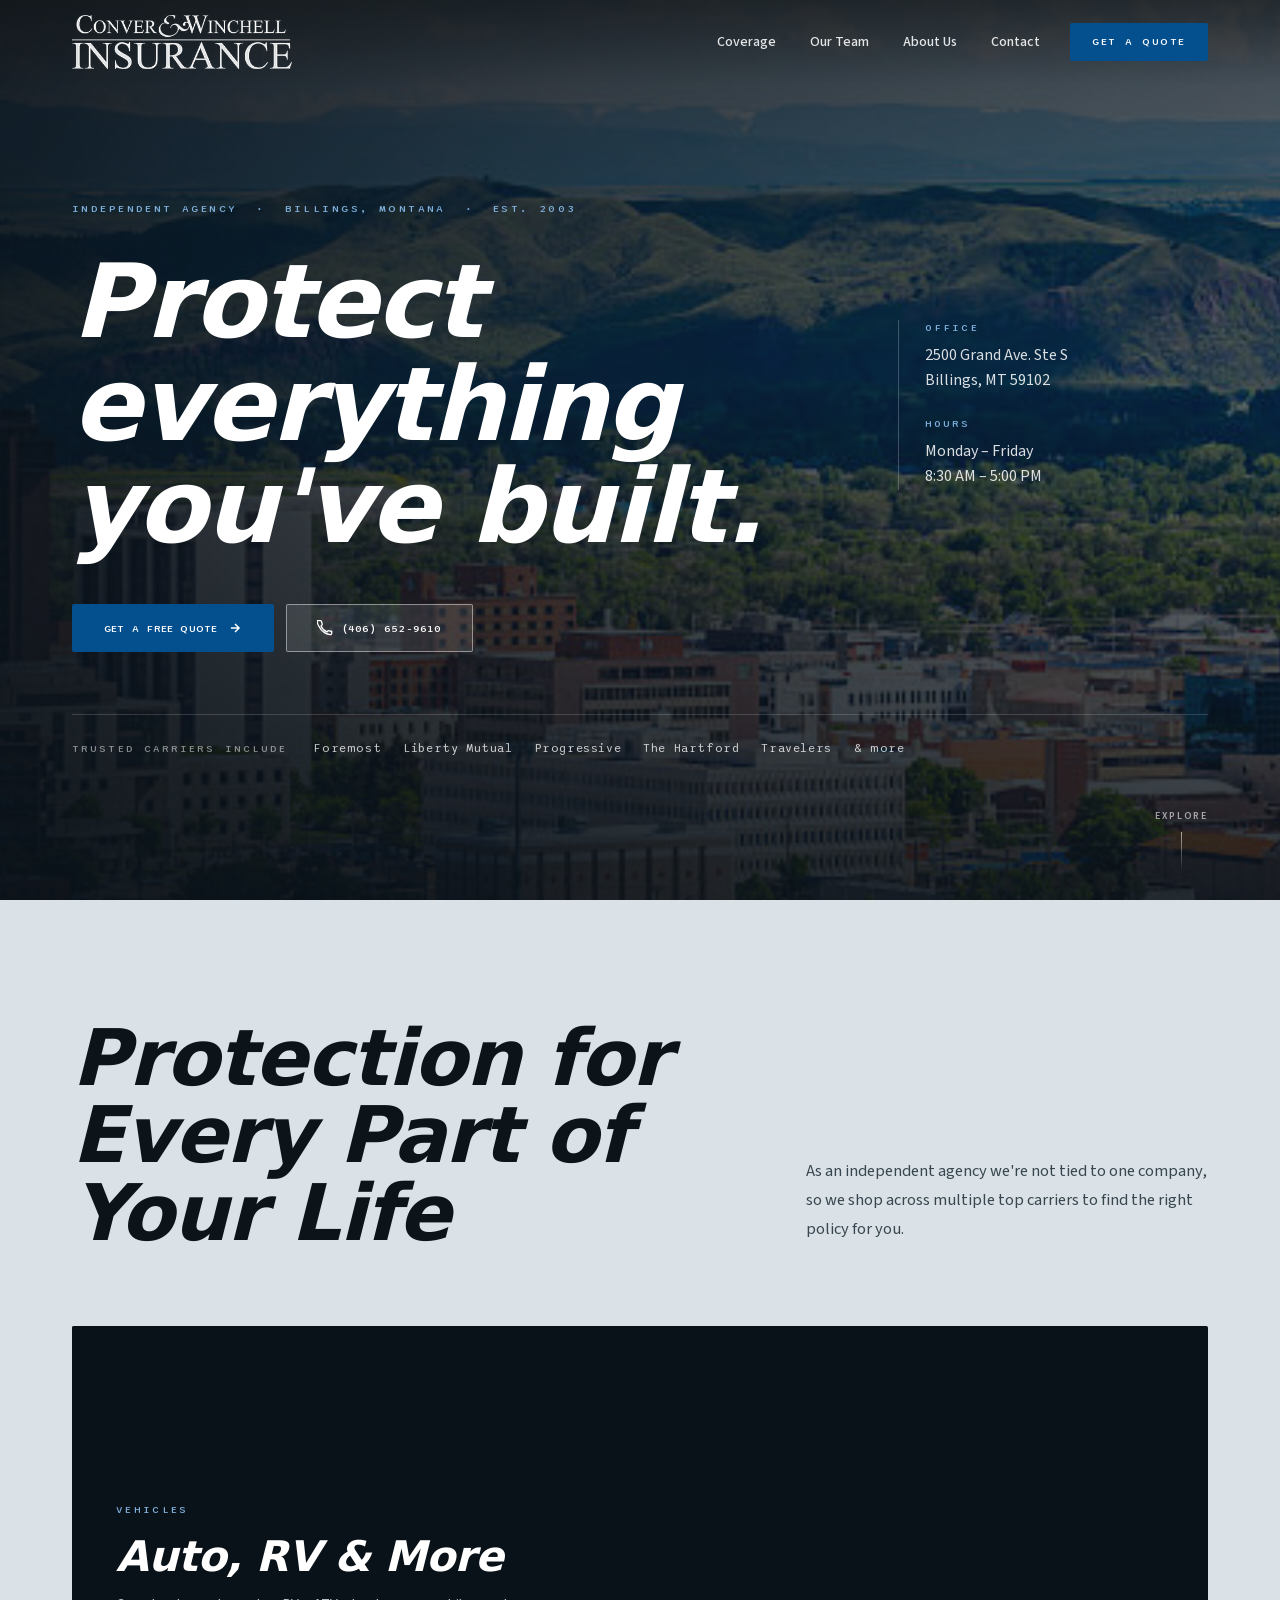
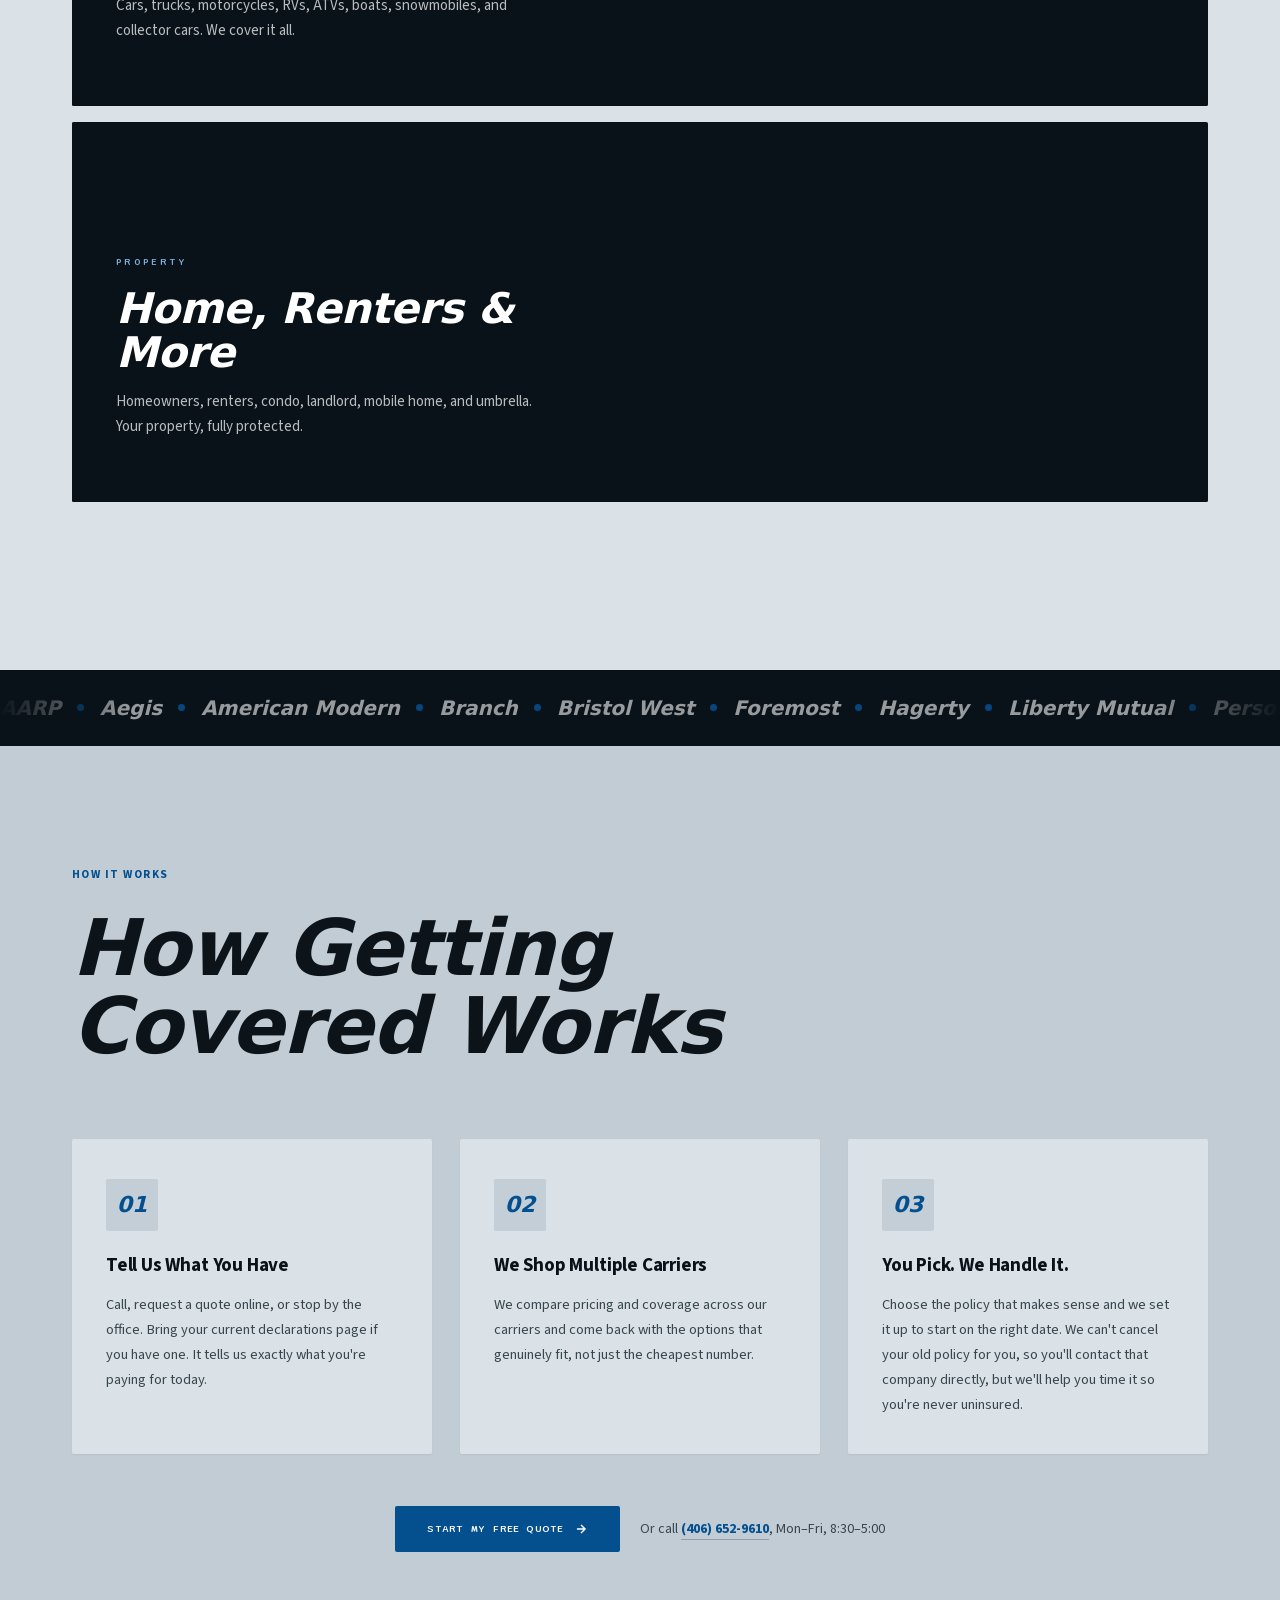
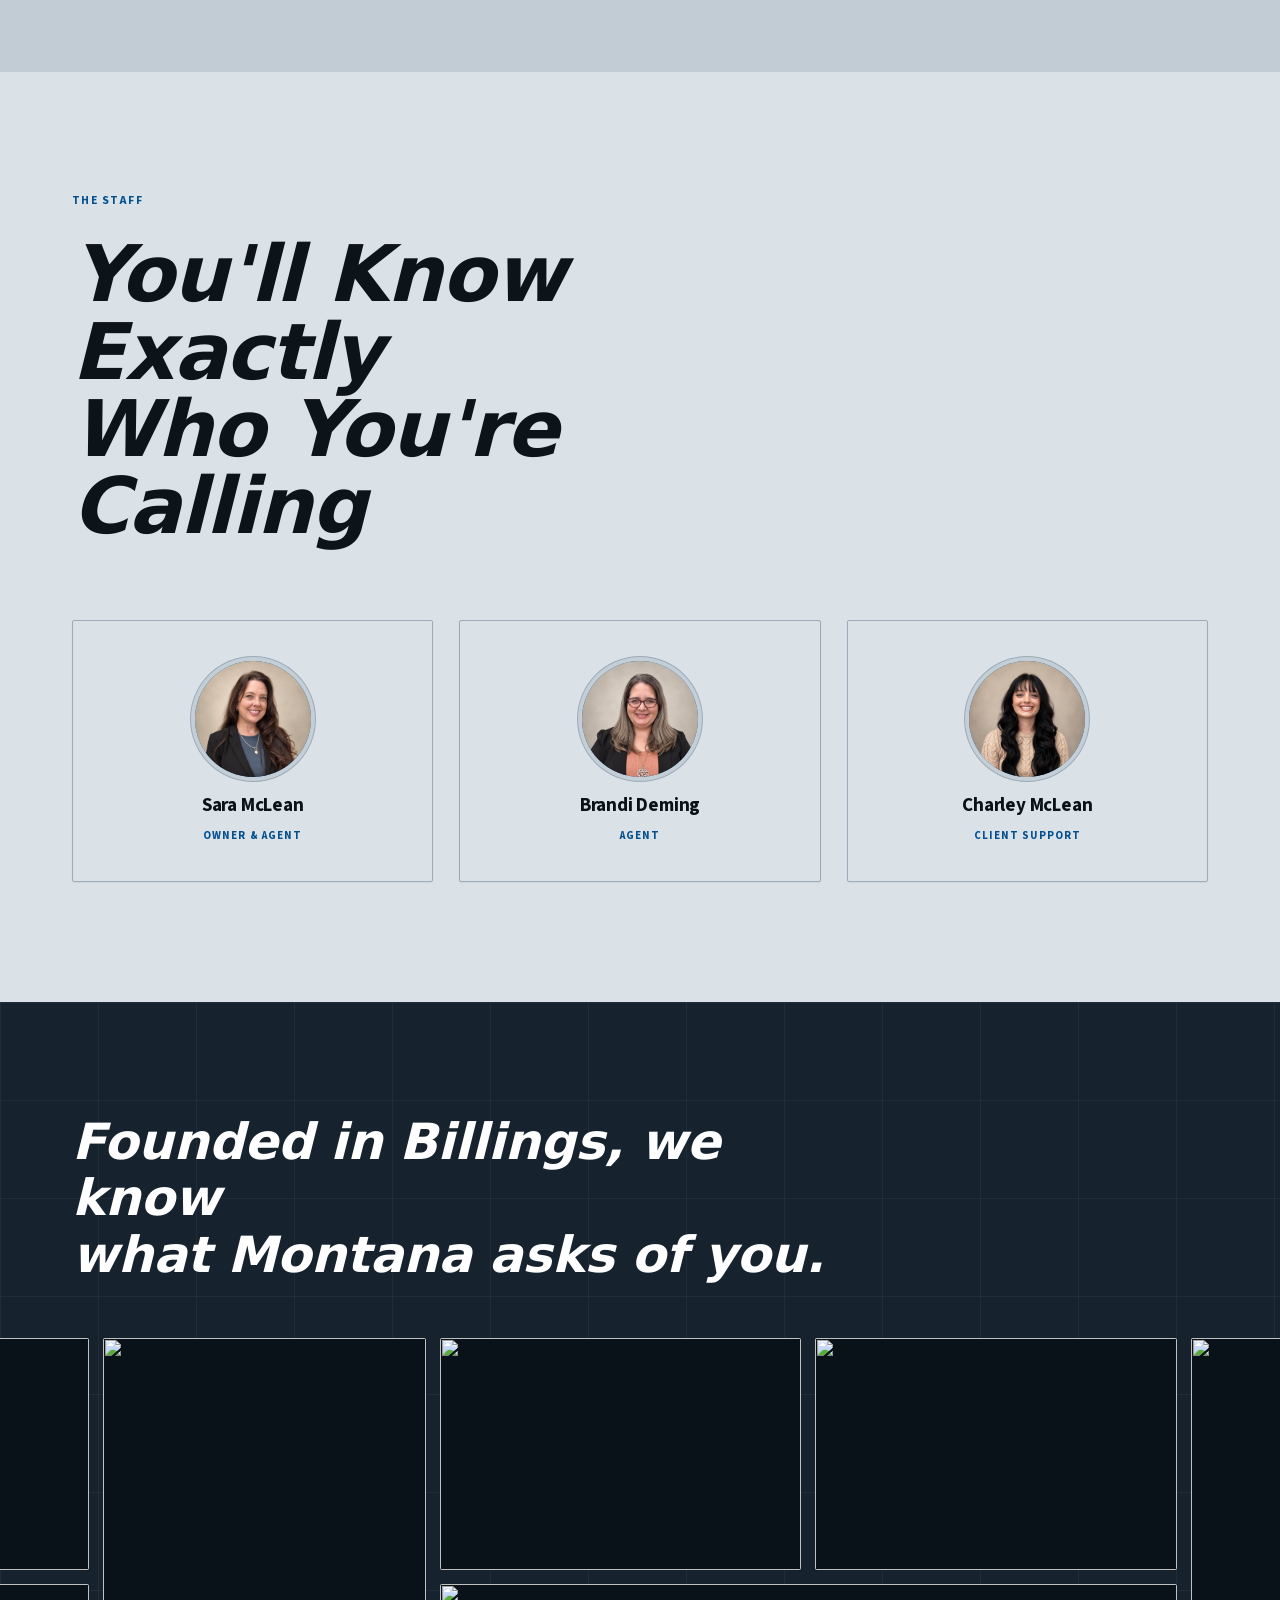
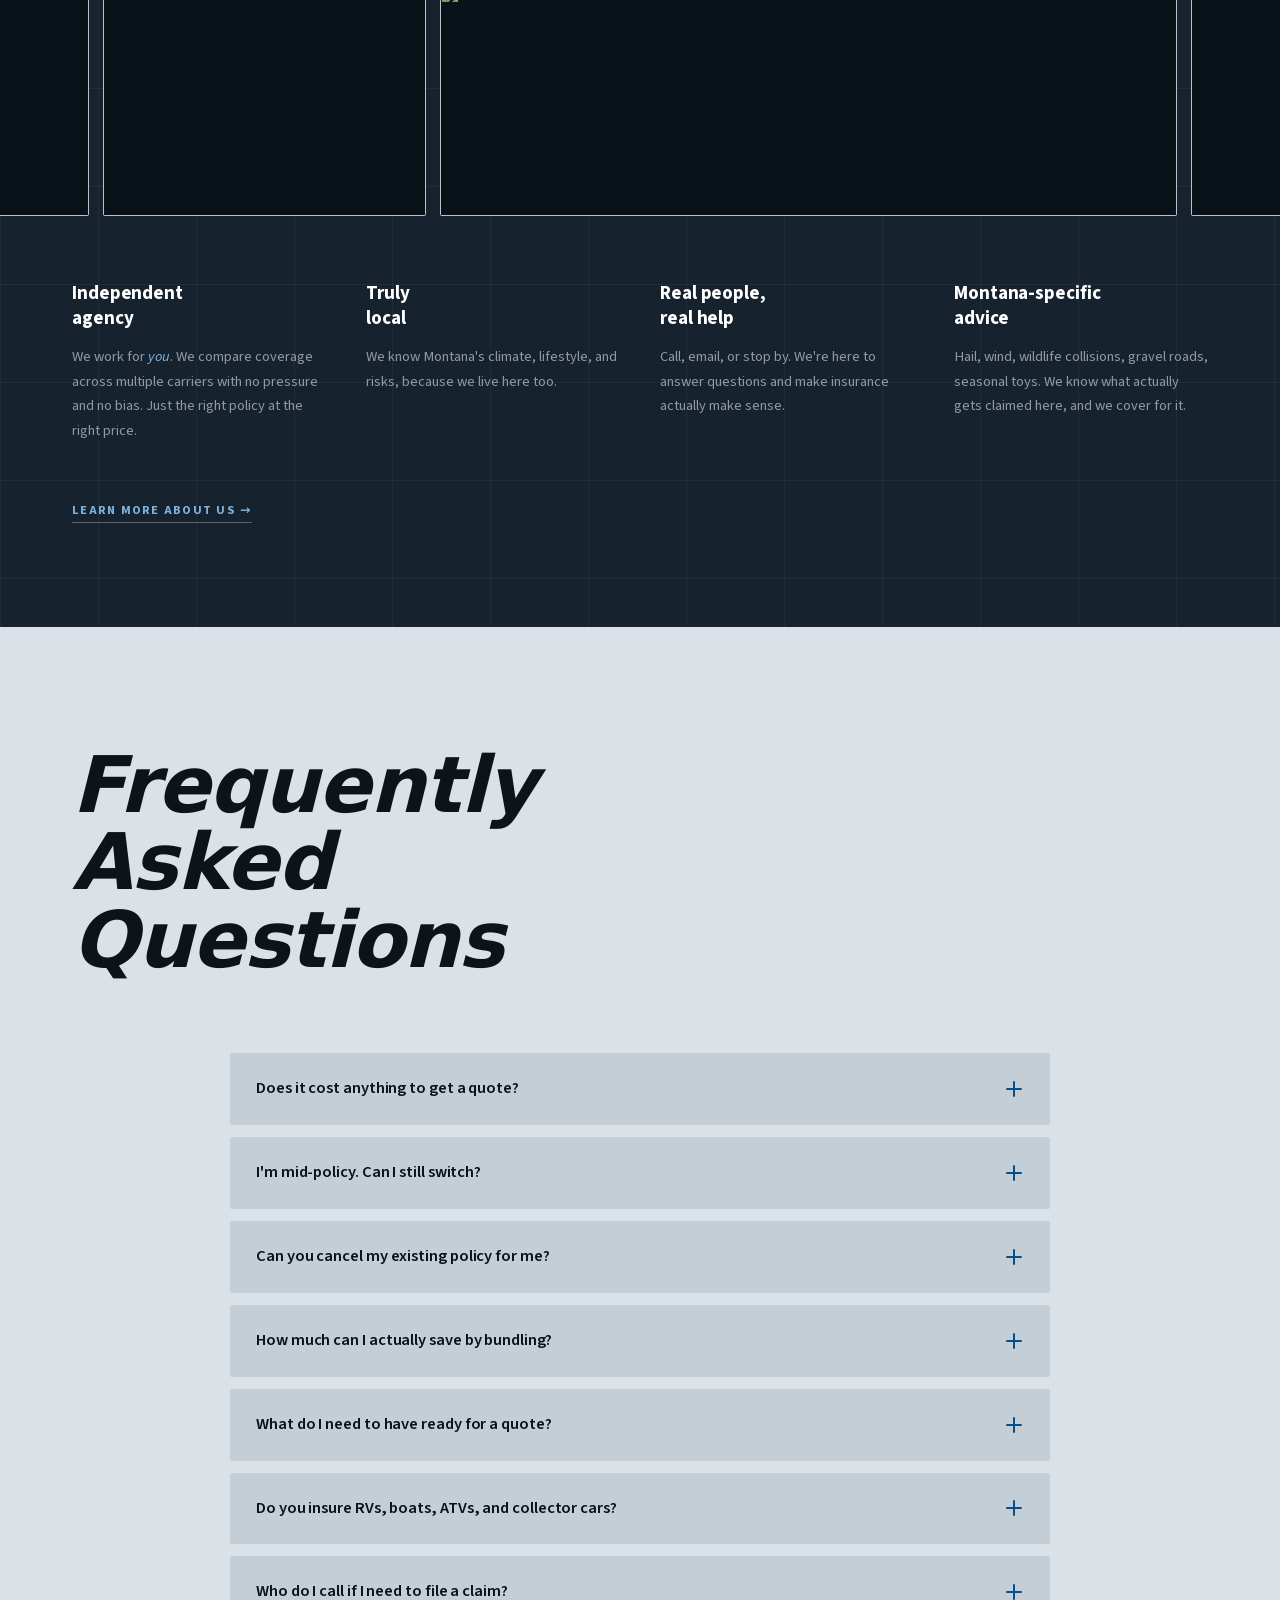
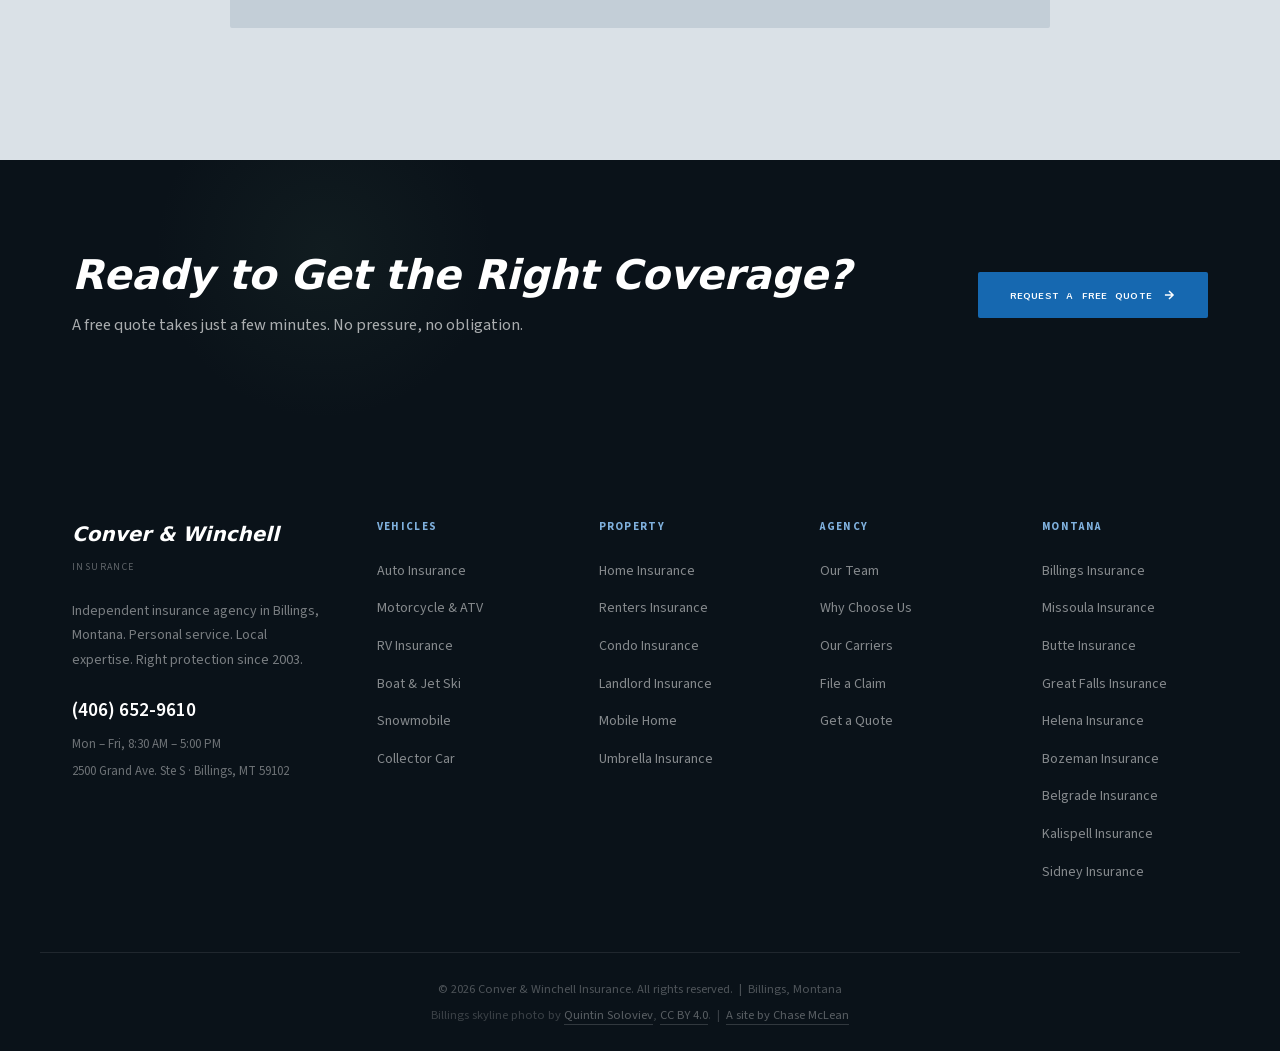
==== commit 7b07fe8b: "Sync repo with live site: city pages, team page, redesign, footer credit Everything deployed to conv" ====
--- a/index.html
+++ b/index.html
@@ -3,26 +3,66 @@
 <head>
   <meta charset="UTF-8" />
   <meta name="viewport" content="width=device-width, initial-scale=1.0" />
+  <meta name="theme-color" content="#395849" />
   <title>Conver &amp; Winchell Insurance | Billings, Montana</title>
-  <meta name="description" content="Billings' trusted independent insurance agency since 2003. Personal service for home, auto, RV, boat, renters, and more. Call (406) 652-9610." />
-  <link rel="preconnect" href="https://fonts.googleapis.com" />
-  <link rel="preconnect" href="https://fonts.gstatic.com" crossorigin />
-  <link href="https://fonts.googleapis.com/css2?family=Inter:wght@300;400;500;600;700;800&display=swap" rel="stylesheet" />
-  <link rel="stylesheet" href="css/styles.css" />
+  <meta name="description" content="Billings' trusted independent insurance agency since 2003. We shop multiple carriers for home, auto, RV, boat, and renters coverage. Free quote. Call (406) 652-9610." />
+  <link rel="canonical" href="https://www.converwinchell.com/" />
+  <meta property="og:type" content="website" />
+  <meta property="og:title" content="Conver &amp; Winchell Insurance | Billings, Montana" />
+  <meta property="og:description" content="Independent insurance agency in Billings, MT since 2003. One conversation, quotes from multiple carriers." />
+  <meta property="og:image" content="images/logo.jpg" />
+  <meta name="twitter:card" content="summary_large_image" />
+  <link rel="icon" href="images/logo.png" />
+  <link rel="preload" href="fonts/source-sans-3-latin.woff2" as="font" type="font/woff2" crossorigin />
+  <link rel="preload" href="fonts/sono-latin.woff2" as="font" type="font/woff2" crossorigin />
+  <link rel="preload" as="image" href="images/hero-billings.jpg" fetchpriority="high" />
+  <link rel="stylesheet" href="css/styles.css?v=18" />
+  <script>
+    /* Decide before first paint whether the opening sequence plays, so the
+       curtain is never a flash on top of an already-visible hero.
+       Plays on every load of the home page; set REPLAY to false for
+       once-per-browser-session instead. ?intro=0 skips it. */
+    (function () {
+      var REPLAY = true;
+      try {
+        if (window.matchMedia && window.matchMedia('(prefers-reduced-motion: reduce)').matches) return;
+        if (/[?&]intro=0/.test(window.location.search)) return;
+        // Phones skip the curtain: on a throttled connection it costs ~2s of
+        // Speed Index before anything useful is on screen. ?intro=1 forces it.
+        if (window.matchMedia('(max-width: 768px)').matches && !/[?&]intro=1/.test(window.location.search)) return;
+        if (!REPLAY && !/[?&]intro=1/.test(window.location.search)) {
+          try { if (window.sessionStorage.getItem('cw-intro') === '1') return; } catch (e) {}
+        }
+        document.documentElement.className += ' intro-active';
+      } catch (e) {}
+    })();
+  </script>
 </head>
 <body>
+
+  <!-- OPENING SEQUENCE - only rendered when html.intro-active (see head script) -->
+  <div class="intro" id="intro" aria-hidden="true">
+    <div class="intro__panel intro__panel--top"></div>
+    <div class="intro__panel intro__panel--bottom"></div>
+    <div class="intro__seam"></div>
+    <div class="intro__inner">
+      <div class="intro__mark">
+        <img src="images/logo-white.png" alt="" height="56" />
+      </div>
+      <div class="intro__rule"></div>
+      <div class="intro__meta">Billings, Montana &nbsp;&middot;&nbsp; Est. 2003</div>
+    </div>
+  </div>
 
   <header class="nav" id="nav">
     <div class="container nav__inner">
       <a href="index.html" class="nav__brand">
-        <img class="nav__logo-img" src="images/logo.jpg" alt="Conver &amp; Winchell Insurance" height="36" />
-        <div class="nav__wordmark">
-          <span class="nav__wordmark-main">Conver &amp; Winchell</span>
-          <span class="nav__wordmark-sub">Insurance</span>
-        </div>
+        <img class="nav__logo nav__logo--light" src="images/logo-white.png" alt="Conver &amp; Winchell Insurance" height="36" />
+        <img class="nav__logo nav__logo--dark" src="images/logo.png" alt="Conver &amp; Winchell Insurance" height="36" />
       </a>
       <nav class="nav__links" id="navLinks">
         <a href="coverage.html">Coverage</a>
+        <a href="team.html">Our Team</a>
         <a href="about.html">About Us</a>
         <a href="contact.html">Contact</a>
         <a href="contact.html" class="nav__quote-btn">Get a Quote</a>
@@ -35,15 +75,24 @@
 
   <!-- HERO -->
   <section class="hero" id="home">
-    <div class="hero__left">
-      <div class="hero__logo-lockup">
-        <span class="hero__logo-main">Conver &amp; Winchell</span>
-        <span class="hero__logo-rule"></span>
-        <span class="hero__logo-sub">Insurance</span>
-      </div>
-      <div class="hero__eyebrow">Independent Agency &nbsp;·&nbsp; Billings, MT &nbsp;·&nbsp; Est. 2003</div>
-      <h1 class="hero__title">Protecting What<br>Matters Most to You</h1>
-      <p class="hero__desc">Personal service from a local agent who truly knows Billings. We shop 11+ carriers to find the right coverage at the right price — for your home, your vehicles, and everything in between.</p>
+    <div class="hero__bg" data-parallax="0.22" aria-hidden="true"></div>
+    <div class="hero__overlay" aria-hidden="true"></div>
+    <div class="hero__aurora" aria-hidden="true"></div>
+    <div class="container hero__content">
+      <div class="hero__eyebrow">Independent Agency &nbsp;·&nbsp; Billings, Montana &nbsp;·&nbsp; Est. 2003</div>
+      <div class="hero__lead">
+        <h1 class="hero__title">Protect <br>everything <br>you've built.</h1>
+        <div class="hero__info">
+          <div class="hero__info-item">
+            <span class="hero__info-label">Office</span>
+            <span>2500 Grand Ave. Ste S<br>Billings, MT 59102</span>
+          </div>
+          <div class="hero__info-item">
+            <span class="hero__info-label">Hours</span>
+            <span>Monday – Friday<br>8:30 AM – 5:00 PM</span>
+          </div>
+        </div>
+      </div>
       <div class="hero__ctas">
         <a href="contact.html" class="btn-primary">
           <span>Get a Free Quote</span>
@@ -57,114 +106,264 @@
       <div class="hero__carriers">
         <span class="hero__carriers-label">Trusted carriers include</span>
         <div class="hero__carrier-list">
-          <span>Progressive</span><span>Safeco</span><span>Travelers</span>
-          <span>The Hartford</span><span>Foremost</span><span>&amp; more</span>
-        </div>
-      </div>
-    </div>
-    <div class="hero__right" aria-hidden="true">
-      <img src="https://images.unsplash.com/photo-1503376780353-7e6692767b70?auto=format&fit=crop&w=1400&q=85" alt="" class="hero__car-img" loading="eager" />
-      <div class="hero__right-fade"></div>
-    </div>
+          <span>Foremost</span><span>Liberty Mutual</span><span>Progressive</span>
+          <span>The Hartford</span><span>Travelers</span><span>&amp; more</span>
+        </div>
+      </div>
+    </div>
+    <a href="#explore" class="hero__scroll" aria-label="Scroll down">
+      Explore
+      <span></span>
+    </a>
   </section>
 
-  <!-- STATS -->
-  <section class="stats">
-    <div class="container stats__grid">
-      <div class="stat"><div class="stat__number">20+</div><div class="stat__label">Years Serving Billings</div></div>
-      <div class="stat"><div class="stat__number">11+</div><div class="stat__label">Insurance Carriers</div></div>
-      <div class="stat"><div class="stat__number">13</div><div class="stat__label">Coverage Options</div></div>
-      <div class="stat"><div class="stat__number">24/7</div><div class="stat__label">Claims Support</div></div>
+  <!-- FEATURED COVERAGE -->
+  <section class="section featured-coverage" id="explore">
+    <div class="container">
+      <div class="section-header">
+        <h2>Protection for Every Part of Your Life</h2>
+        <p>As an independent agency we're not tied to one company, so we shop across multiple top carriers to find the right policy for you.</p>
+      </div>
+      <div class="featured-coverage__grid">
+        <a class="panel" href="coverage.html">
+          <div class="panel__media">
+            <img src="https://images.unsplash.com/photo-1519641471654-76ce0107ad1b?auto=format&amp;fit=crop&amp;w=1200&amp;q=70" srcset="https://images.unsplash.com/photo-1519641471654-76ce0107ad1b?auto=format&amp;fit=crop&amp;w=640&amp;q=70 640w, https://images.unsplash.com/photo-1519641471654-76ce0107ad1b?auto=format&amp;fit=crop&amp;w=1000&amp;q=70 1000w, https://images.unsplash.com/photo-1519641471654-76ce0107ad1b?auto=format&amp;fit=crop&amp;w=1600&amp;q=70 1600w" sizes="(max-width: 1200px) calc(100vw - 44px), 1136px" alt="" loading="lazy" />
+          </div>
+          <div class="panel__body">
+            <span class="panel__label">Vehicles</span>
+            <h3 class="panel__title">Auto, RV &amp; More</h3>
+            <p class="panel__desc">Cars, trucks, motorcycles, RVs, ATVs, boats, snowmobiles, and collector cars. We cover it all.</p>
+          </div>
+        </a>
+        <a class="panel" href="coverage.html">
+          <div class="panel__media">
+            <img src="https://images.unsplash.com/photo-1570129477492-45c003edd2be?auto=format&amp;fit=crop&amp;w=1200&amp;q=70" srcset="https://images.unsplash.com/photo-1570129477492-45c003edd2be?auto=format&amp;fit=crop&amp;w=640&amp;q=70 640w, https://images.unsplash.com/photo-1570129477492-45c003edd2be?auto=format&amp;fit=crop&amp;w=1000&amp;q=70 1000w, https://images.unsplash.com/photo-1570129477492-45c003edd2be?auto=format&amp;fit=crop&amp;w=1600&amp;q=70 1600w" sizes="(max-width: 1200px) calc(100vw - 44px), 1136px" alt="" loading="lazy" />
+          </div>
+          <div class="panel__body">
+            <span class="panel__label">Property</span>
+            <h3 class="panel__title">Home, Renters &amp; More</h3>
+            <p class="panel__desc">Homeowners, renters, condo, landlord, mobile home, and umbrella. Your property, fully protected.</p>
+          </div>
+        </a>
+      </div>
     </div>
   </section>
 
-  <!-- FEATURED COVERAGE -->
-  <section class="section featured-coverage">
+  <!-- CARRIER MARQUEE -->
+  <div class="marquee" aria-label="Carriers we work with">
+    <div class="marquee__track">
+        <span class="marquee__item">AARP</span>
+        <span class="marquee__item">Aegis</span>
+        <span class="marquee__item">American Modern</span>
+        <span class="marquee__item">Branch</span>
+        <span class="marquee__item">Bristol West</span>
+        <span class="marquee__item">Foremost</span>
+        <span class="marquee__item">Hagerty</span>
+        <span class="marquee__item">Liberty Mutual</span>
+        <span class="marquee__item">Personal Umbrella</span>
+        <span class="marquee__item">Progressive</span>
+        <span class="marquee__item">The Hartford</span>
+        <span class="marquee__item">Travelers</span>
+        <span class="marquee__item">AARP</span>
+        <span class="marquee__item">Aegis</span>
+        <span class="marquee__item">American Modern</span>
+        <span class="marquee__item">Branch</span>
+        <span class="marquee__item">Bristol West</span>
+        <span class="marquee__item">Foremost</span>
+        <span class="marquee__item">Hagerty</span>
+        <span class="marquee__item">Liberty Mutual</span>
+        <span class="marquee__item">Personal Umbrella</span>
+        <span class="marquee__item">Progressive</span>
+        <span class="marquee__item">The Hartford</span>
+        <span class="marquee__item">Travelers</span>
+    </div>
+  </div>
+
+  <!-- HOW IT WORKS -->
+  <section class="section steps">
     <div class="container">
       <div class="section-header">
-        <div class="section-tag">Coverage</div>
-        <h2>Protection for Every Part of Your Life</h2>
-        <p>As an independent agency we're not tied to one company — we shop across 11+ top carriers to find the right policy for you.</p>
-      </div>
-      <div class="featured-coverage__grid">
-        <div class="feat-item">
-          <div class="feat-item__icon">
-            <svg width="28" height="28" viewBox="0 0 24 24" fill="none" stroke="currentColor" stroke-width="1.5" aria-hidden="true"><path d="M5 17H3v-5l2.5-5h11L19 12v5h-2"/><circle cx="7.5" cy="17" r="2"/><circle cx="16.5" cy="17" r="2"/><path d="M3 12h16"/></svg>
-          </div>
-          <div class="feat-item__num">Vehicles</div>
-          <h3>Auto, RV &amp; More</h3>
-          <p>Cars, trucks, motorcycles, RVs, ATVs, boats, snowmobiles, and collector cars — we cover it all.</p>
-          <a href="coverage.html" class="feat-item__link">View vehicle coverage <svg width="12" height="12" viewBox="0 0 24 24" fill="none" stroke="currentColor" stroke-width="2.5"><path d="M5 12h14M12 5l7 7-7 7"/></svg></a>
-        </div>
-        <div class="feat-item">
-          <div class="feat-item__icon">
-            <svg width="28" height="28" viewBox="0 0 24 24" fill="none" stroke="currentColor" stroke-width="1.5" aria-hidden="true"><path d="M3 9l9-7 9 7v11a2 2 0 01-2 2H5a2 2 0 01-2-2z"/><polyline points="9 22 9 12 15 12 15 22"/></svg>
-          </div>
-          <div class="feat-item__num">Property</div>
-          <h3>Home, Renters &amp; More</h3>
-          <p>Homeowners, renters, condo, landlord, mobile home, and umbrella — your property, fully protected.</p>
-          <a href="coverage.html" class="feat-item__link">View property coverage <svg width="12" height="12" viewBox="0 0 24 24" fill="none" stroke="currentColor" stroke-width="2.5"><path d="M5 12h14M12 5l7 7-7 7"/></svg></a>
-        </div>
-        <div class="feat-item">
-          <div class="feat-item__icon">
-            <svg width="28" height="28" viewBox="0 0 24 24" fill="none" stroke="currentColor" stroke-width="1.5" aria-hidden="true"><path d="M12 2L2 7l10 5 10-5-10-5z"/><path d="M2 17l10 5 10-5"/><path d="M2 12l10 5 10-5"/></svg>
-          </div>
-          <div class="feat-item__num">Bundles</div>
-          <h3>Multi-Policy Discounts</h3>
-          <p>Combine home and auto — or more — with the same carrier and earn significant multi-policy savings.</p>
-          <a href="contact.html" class="feat-item__link">Get a bundle quote <svg width="12" height="12" viewBox="0 0 24 24" fill="none" stroke="currentColor" stroke-width="2.5"><path d="M5 12h14M12 5l7 7-7 7"/></svg></a>
-        </div>
-      </div>
-      <div class="featured-coverage__all">
-        <a href="coverage.html">View all 13 coverage types &rarr;</a>
+        <div class="section-tag">How It Works</div>
+        <h2>How Getting <br>Covered Works</h2>
+        <p>No sales pitch, no pressure, and no obligation to switch.</p>
+      </div>
+      <div class="steps__grid">
+        <div class="step">
+          <div class="step__num">01</div>
+          <h3>Tell Us What You Have</h3>
+          <p>Call, request a quote online, or stop by the office. Bring your current declarations page if you have one. It tells us exactly what you're paying for today.</p>
+        </div>
+        <div class="step">
+          <div class="step__num">02</div>
+          <h3>We Shop Multiple Carriers</h3>
+          <p>We compare pricing and coverage across our carriers and come back with the options that genuinely fit, not just the cheapest number.</p>
+        </div>
+        <div class="step">
+          <div class="step__num">03</div>
+          <h3>You Pick. We Handle It.</h3>
+          <p>Choose the policy that makes sense and we set it up to start on the right date. We can't cancel your old policy for you, so you'll contact that company directly, but we'll help you time it so you're never uninsured.</p>
+        </div>
+      </div>
+      <div class="steps__footer">
+        <a href="contact.html" class="btn-primary">
+          <span>Start My Free Quote</span>
+          <svg width="14" height="14" viewBox="0 0 24 24" fill="none" stroke="currentColor" stroke-width="2.5"><path d="M5 12h14M12 5l7 7-7 7"/></svg>
+        </a>
+        <span class="steps__footer-note">Or call <a href="tel:4066529610" style="color:var(--navy); font-weight:700; border-bottom:1px solid rgba(26,51,85,0.3);">(406) 652-9610</a>, Mon–Fri, 8:30–5:00</span>
       </div>
     </div>
   </section>
 
-  <!-- WHY US (condensed 3-col) -->
-  <section class="section why-us">
+  <!-- TEAM PREVIEW -->
+  <section class="section team-preview">
     <div class="container">
       <div class="section-header">
-        <div class="section-tag">Why Choose Us</div>
-        <h2>Personal Service.<br>Local Agent. Right Protection.</h2>
-        <p>We're not a call center. We're your neighbors, and we take that seriously.</p>
-      </div>
-      <div class="why-grid">
-        <div class="why-card">
-          <div class="why-card__icon"><svg width="26" height="26" viewBox="0 0 24 24" fill="none" stroke="currentColor" stroke-width="1.5"><path d="M17 21v-2a4 4 0 00-4-4H5a4 4 0 00-4 4v2"/><circle cx="9" cy="7" r="4"/><path d="M23 21v-2a4 4 0 00-3-3.87"/><path d="M16 3.13a4 4 0 010 7.75"/></svg></div>
-          <h3>Independent Agency</h3>
-          <p>We work for <em>you</em>. We compare coverage across 11+ carriers with no pressure and no bias — just the right policy at the right price.</p>
-        </div>
-        <div class="why-card">
-          <div class="why-card__icon"><svg width="26" height="26" viewBox="0 0 24 24" fill="none" stroke="currentColor" stroke-width="1.5"><path d="M21 10c0 7-9 13-9 13s-9-6-9-13a9 9 0 0118 0z"/><circle cx="12" cy="10" r="3"/></svg></div>
-          <h3>Truly Local</h3>
-          <p>Sara McLean has called Billings home since 1998. We know Montana's climate, lifestyle, and risks — because we live here too.</p>
-        </div>
-        <div class="why-card">
-          <div class="why-card__icon"><svg width="26" height="26" viewBox="0 0 24 24" fill="none" stroke="currentColor" stroke-width="1.5"><path d="M21 15a2 2 0 01-2 2H7l-4 4V5a2 2 0 012-2h14a2 2 0 012 2z"/></svg></div>
-          <h3>Real People, Real Help</h3>
-          <p>Call, email, or stop by. Sara and Brandi are here to answer questions and make insurance actually make sense.</p>
-        </div>
-      </div>
-      <div style="text-align:center; margin-top:40px;">
-        <a href="about.html" class="feat-item__link" style="font-size:13px; font-weight:700; color:var(--navy); text-transform:uppercase; letter-spacing:0.08em; border-bottom:1px solid var(--navy); padding-bottom:2px;">Learn more about us &rarr;</a>
+        <div class="section-tag">The Staff</div>
+        <h2>You'll Know Exactly <br>Who You're Calling</h2>
+      </div>
+      <div class="team-preview__grid">
+        <a href="team.html" class="tp-card">
+          <div class="tp-card__photo">
+            <img src="images/team/sara-thumb.jpg" alt="Sara McLean, Owner and Agent" loading="lazy" onerror="this.parentElement.classList.add('tp-card__photo--fallback'); this.remove();" />
+            <div class="tp-card__monogram">SM</div>
+          </div>
+          <div class="tp-card__name">Sara McLean</div>
+          <div class="tp-card__role">Owner &amp; Agent</div>
+        </a>
+        <a href="team.html" class="tp-card">
+          <div class="tp-card__photo">
+            <img src="images/team/brandi-thumb.jpg" alt="Brandi Deming, Agent" loading="lazy" onerror="this.parentElement.classList.add('tp-card__photo--fallback'); this.remove();" />
+            <div class="tp-card__monogram">BD</div>
+          </div>
+          <div class="tp-card__name">Brandi Deming</div>
+          <div class="tp-card__role">Agent</div>
+        </a>
+        <a href="team.html" class="tp-card">
+          <div class="tp-card__photo">
+            <img src="images/team/charley-thumb.jpg" alt="Charley McLean, Client Support" loading="lazy" onerror="this.parentElement.classList.add('tp-card__photo--fallback'); this.remove();" />
+            <div class="tp-card__monogram">CM</div>
+          </div>
+          <div class="tp-card__name">Charley McLean</div>
+          <div class="tp-card__role">Client Support</div>
+        </a>
       </div>
     </div>
   </section>
 
-  <!-- LIFESTYLE: HOUSE -->
-  <section class="lifestyle">
-    <div class="lifestyle__visual">
-      <img src="https://images.unsplash.com/photo-1564013799919-ab600027ffc6?auto=format&fit=crop&w=1400&q=85" alt="Beautiful home protected by Conver &amp; Winchell" loading="lazy" />
-    </div>
-    <div class="lifestyle__content">
-      <div class="section-tag">Home &amp; Property</div>
-      <h2>Your Home.<br>Your Story.<br>Protected.</h2>
-      <p>Your home is more than a building. We build homeowner policies that reflect that — with replacement cost coverage, 24/7 claims support, and bundle discounts.</p>
-      <a href="contact.html" class="btn-primary" style="margin-top:8px; align-self:flex-start;">
-        <span>Get a Home Insurance Quote</span>
-        <svg width="14" height="14" viewBox="0 0 24 24" fill="none" stroke="currentColor" stroke-width="2.5"><path d="M5 12h14M12 5l7 7-7 7"/></svg>
-      </a>
+  <!-- WHY US - full-bleed photo mosaic over a dark slab -->
+  <section class="mosaic why-us">
+    <div class="container">
+      <div class="mosaic__head">
+        <h2>Founded in Billings, we know <br>what Montana asks of you.</h2>
+      </div>
+    </div>
+
+    <div class="mosaic__grid" aria-hidden="true">
+      <figure class="mosaic__cell m-a"><img src="https://images.unsplash.com/photo-1441974231531-c6227db76b6e?auto=format&amp;fit=crop&amp;w=560&amp;q=75" alt="" loading="lazy" /></figure>
+      <figure class="mosaic__cell m-b"><img src="https://images.unsplash.com/photo-1500534314209-a25ddb2bd429?auto=format&amp;fit=crop&amp;w=560&amp;q=75" alt="" loading="lazy" /></figure>
+      <figure class="mosaic__cell m-c"><img src="https://images.unsplash.com/photo-1449965408869-eaa3f722e40d?auto=format&amp;fit=crop&amp;w=760&amp;q=75" alt="" loading="lazy" /></figure>
+      <figure class="mosaic__cell m-d"><img src="https://images.unsplash.com/photo-1519641471654-76ce0107ad1b?auto=format&amp;fit=crop&amp;w=760&amp;q=75" alt="" loading="lazy" /></figure>
+      <figure class="mosaic__cell m-e"><img src="https://images.unsplash.com/photo-1570129477492-45c003edd2be?auto=format&amp;fit=crop&amp;w=760&amp;q=75" alt="" loading="lazy" /></figure>
+      <figure class="mosaic__cell m-f"><img src="https://images.unsplash.com/photo-1533473359331-0135ef1b58bf?auto=format&amp;fit=crop&amp;w=1100&amp;q=75" alt="" loading="lazy" /></figure>
+      <figure class="mosaic__cell m-g"><img src="https://images.unsplash.com/photo-1508739773434-c26b3d09e071?auto=format&amp;fit=crop&amp;w=560&amp;q=75" alt="" loading="lazy" /></figure>
+    </div>
+
+    <div class="container">
+      <div class="mosaic__cols">
+        <div class="mosaic__col">
+          <h3>Independent <br>agency</h3>
+          <p>We work for <em>you</em>. We compare coverage across multiple carriers with no pressure and no bias. Just the right policy at the right price.</p>
+        </div>
+        <div class="mosaic__col">
+          <h3>Truly <br>local</h3>
+          <p>We know Montana's climate, lifestyle, and risks, because we live here too.</p>
+        </div>
+        <div class="mosaic__col">
+          <h3>Real people, <br>real help</h3>
+          <p>Call, email, or stop by. We're here to answer questions and make insurance actually make sense.</p>
+        </div>
+        <div class="mosaic__col">
+          <h3>Montana-specific <br>advice</h3>
+          <p>Hail, wind, wildlife collisions, gravel roads, seasonal toys. We know what actually gets claimed here, and we cover for it.</p>
+        </div>
+      </div>
+      <div class="mosaic__more">
+        <a href="about.html">Learn more about us &rarr;</a>
+      </div>
+    </div>
+  </section>
+
+  <!-- FAQ -->
+  <section class="section faq">
+    <div class="container">
+      <div class="section-header">
+        <h2>Frequently Asked <br>Questions</h2>
+      </div>
+      <div class="faq__list">
+        <div class="faq-item">
+          <button class="faq-item__q" type="button" aria-expanded="false">
+            Does it cost anything to get a quote?
+            <span class="faq-item__icon" aria-hidden="true"></span>
+          </button>
+          <div class="faq-item__a"><div class="faq-item__a-inner">
+            No. Quotes are free and there's no obligation to switch. We're paid by the carrier when you buy a policy, so comparing your options costs you nothing either way.
+          </div></div>
+        </div>
+        <div class="faq-item">
+          <button class="faq-item__q" type="button" aria-expanded="false">
+            I'm mid-policy. Can I still switch?
+            <span class="faq-item__icon" aria-hidden="true"></span>
+          </button>
+          <div class="faq-item__a"><div class="faq-item__a-inner">
+            Almost always, yes. Most carriers refund the unused portion of your premium when you cancel early. We'll set your new policy to start on the right date so there's no gap in coverage. The cancellation itself has to come from you, directly with your current company.
+          </div></div>
+        </div>
+        <div class="faq-item">
+          <button class="faq-item__q" type="button" aria-expanded="false">
+            Can you cancel my existing policy for me?
+            <span class="faq-item__icon" aria-hidden="true"></span>
+          </button>
+          <div class="faq-item__a"><div class="faq-item__a-inner">
+            No, we cannot. Only you can cancel a policy with your current insurance company, so you'll need to contact them directly. We're glad to help you time it so your new coverage is already in place.
+          </div></div>
+        </div>
+        <div class="faq-item">
+          <button class="faq-item__q" type="button" aria-expanded="false">
+            How much can I actually save by bundling?
+            <span class="faq-item__icon" aria-hidden="true"></span>
+          </button>
+          <div class="faq-item__a"><div class="faq-item__a-inner">
+            It varies by carrier and by household, which is exactly why it's worth comparing. Putting home and auto with the same company is usually the single biggest discount available, and it's the first thing we check when we run your quote.
+          </div></div>
+        </div>
+        <div class="faq-item">
+          <button class="faq-item__q" type="button" aria-expanded="false">
+            What do I need to have ready for a quote?
+            <span class="faq-item__icon" aria-hidden="true"></span>
+          </button>
+          <div class="faq-item__a"><div class="faq-item__a-inner">
+            Your current declarations page is the most useful single document. It lists your coverages, limits, and deductibles. Otherwise, driver's license numbers, vehicle identification numbers, and your address are enough to get started.
+          </div></div>
+        </div>
+        <div class="faq-item">
+          <button class="faq-item__q" type="button" aria-expanded="false">
+            Do you insure RVs, boats, ATVs, and collector cars?
+            <span class="faq-item__icon" aria-hidden="true"></span>
+          </button>
+          <div class="faq-item__a"><div class="faq-item__a-inner">
+            Yes, along with motorcycles and snowmobiles. Montana toys are a big part of what we write, and we carry specialty carriers like Hagerty and Foremost specifically for them. <a href="coverage.html">See all coverage types.</a>
+          </div></div>
+        </div>
+        <div class="faq-item">
+          <button class="faq-item__q" type="button" aria-expanded="false">
+            Who do I call if I need to file a claim?
+            <span class="faq-item__icon" aria-hidden="true"></span>
+          </button>
+          <div class="faq-item__a"><div class="faq-item__a-inner">
+            Your carrier's claims line is staffed 24/7 and is the fastest route. We keep the numbers listed on our <a href="contact.html">contact page</a>. If you're not sure who to call or what to say, call our office at (406) 652-9610 and we'll walk you through it.
+          </div></div>
+        </div>
+      </div>
     </div>
   </section>
 
@@ -200,10 +399,10 @@
         <h4>Vehicles</h4>
         <ul>
           <li><a href="coverage.html">Auto Insurance</a></li>
-          <li><a href="coverage.html">Motorcycle Insurance</a></li>
+          <li><a href="coverage.html">Motorcycle &amp; ATV</a></li>
           <li><a href="coverage.html">RV Insurance</a></li>
           <li><a href="coverage.html">Boat &amp; Jet Ski</a></li>
-          <li><a href="coverage.html">ATV &amp; Snowmobile</a></li>
+          <li><a href="coverage.html">Snowmobile</a></li>
           <li><a href="coverage.html">Collector Car</a></li>
         </ul>
       </div>
@@ -221,17 +420,84 @@
       <div class="footer__col">
         <h4>Agency</h4>
         <ul>
+          <li><a href="team.html">Our Team</a></li>
           <li><a href="about.html">Why Choose Us</a></li>
-          <li><a href="about.html">Our Team</a></li>
           <li><a href="about.html">Our Carriers</a></li>
           <li><a href="contact.html">File a Claim</a></li>
           <li><a href="contact.html">Get a Quote</a></li>
         </ul>
       </div>
-    </div>
-    <div class="footer__bottom"><div class="container"><p>&copy; 2024 Conver &amp; Winchell Insurance. All rights reserved. &nbsp;|&nbsp; Billings, Montana</p></div></div>
+      <div class="footer__col">
+        <h4>Montana</h4>
+        <ul>
+          <li><a href="billings.html">Billings Insurance</a></li>
+          <li><a href="missoula.html">Missoula Insurance</a></li>
+          <li><a href="butte.html">Butte Insurance</a></li>
+          <li><a href="great-falls.html">Great Falls Insurance</a></li>
+          <li><a href="helena.html">Helena Insurance</a></li>
+          <li><a href="bozeman.html">Bozeman Insurance</a></li>
+          <li><a href="belgrade.html">Belgrade Insurance</a></li>
+          <li><a href="kalispell.html">Kalispell Insurance</a></li>
+          <li><a href="sidney.html">Sidney Insurance</a></li>
+        </ul>
+      </div>
+    </div>
+    <div class="footer__bottom"><div class="container"><p>&copy; 2026 Conver &amp; Winchell Insurance. All rights reserved. &nbsp;|&nbsp; Billings, Montana</p><p class="footer__credit">Billings skyline photo by <a href="https://commons.wikimedia.org/wiki/File:Billings,_Montana_skyline_in_2024.jpg" target="_blank" rel="noopener">Quintin Soloviev</a>, <a href="https://creativecommons.org/licenses/by/4.0/" target="_blank" rel="noopener">CC BY 4.0</a>. &nbsp;|&nbsp; <a href="https://chasemclean.com/">A site by Chase McLean</a></p></div></div>
   </footer>
 
-  <script src="js/main.js"></script>
+  <!-- STICKY MOBILE ACTION BAR -->
+  <div class="mobile-bar" id="mobileBar">
+    <a href="tel:4066529610" class="mobile-bar__call">
+      <svg width="15" height="15" fill="none" stroke="currentColor" stroke-width="2" viewBox="0 0 24 24"><path d="M22 16.92v3a2 2 0 01-2.18 2 19.79 19.79 0 01-8.63-3.07A19.5 19.5 0 013.07 9.8a19.79 19.79 0 01-3.07-8.68A2 2 0 012 1h3a2 2 0 012 1.72c.13.96.36 1.9.7 2.81a2 2 0 01-.45 2.11L6.09 8.91A16 16 0 0015 17.91l1.27-1.27a2 2 0 012.11-.45c.91.34 1.85.57 2.81.7A2 2 0 0122 16.92z"/></svg>
+      Call Us
+    </a>
+    <a href="contact.html" class="mobile-bar__quote">Get a Quote</a>
+  </div>
+
+  <script type="application/ld+json">
+  {
+    "@context": "https://schema.org",
+    "@type": "InsuranceAgency",
+    "name": "Conver & Winchell Insurance",
+    "url": "https://www.converwinchell.com/",
+    "image": "https://www.converwinchell.com/images/logo.jpg",
+    "telephone": "+1-406-652-9610",
+    "foundingDate": "2003",
+    "slogan": "Personal Service | Local Agent | Right Protection",
+    "areaServed": { "@type": "City", "name": "Billings", "addressRegion": "MT" },
+    "address": {
+      "@type": "PostalAddress",
+      "streetAddress": "2500 Grand Ave. Ste S",
+      "addressLocality": "Billings",
+      "addressRegion": "MT",
+      "postalCode": "59102",
+      "addressCountry": "US"
+    },
+    "openingHoursSpecification": [{
+      "@type": "OpeningHoursSpecification",
+      "dayOfWeek": ["Monday","Tuesday","Wednesday","Thursday","Friday"],
+      "opens": "08:30",
+      "closes": "17:00"
+    }]
+  }
+  </script>
+
+  <script type="application/ld+json">
+  {
+    "@context": "https://schema.org",
+    "@type": "FAQPage",
+    "mainEntity": [
+      { "@type": "Question", "name": "Does it cost anything to get a quote?", "acceptedAnswer": { "@type": "Answer", "text": "No. Quotes are free and there's no obligation to switch. We're paid by the carrier when you buy a policy, so comparing your options costs you nothing either way." } },
+      { "@type": "Question", "name": "I'm mid-policy. Can I still switch?", "acceptedAnswer": { "@type": "Answer", "text": "Almost always, yes. Most carriers refund the unused portion of your premium when you cancel early. We'll set your new policy to start on the right date so there's no gap in coverage. The cancellation itself has to come from you, directly with your current company." } },
+      { "@type": "Question", "name": "Can you cancel my existing policy for me?", "acceptedAnswer": { "@type": "Answer", "text": "No, we cannot. Only you can cancel a policy with your current insurance company, so you'll need to contact them directly. We're glad to help you time it so your new coverage is already in place." } },
+      { "@type": "Question", "name": "How much can I save by bundling home and auto?", "acceptedAnswer": { "@type": "Answer", "text": "It varies by carrier and by household, which is why it's worth comparing. Putting home and auto with the same company is usually the single biggest discount available, and it's the first thing we check when we run your quote." } },
+      { "@type": "Question", "name": "What do I need to have ready for a quote?", "acceptedAnswer": { "@type": "Answer", "text": "Your current declarations page is the most useful single document, since it lists your coverages, limits, and deductibles. Otherwise, driver's license numbers, vehicle identification numbers, and your address are enough to get started." } },
+      { "@type": "Question", "name": "Do you insure RVs, boats, ATVs, and collector cars?", "acceptedAnswer": { "@type": "Answer", "text": "Yes, along with motorcycles and snowmobiles. We carry specialty carriers such as Hagerty and Foremost specifically for recreational vehicles." } },
+      { "@type": "Question", "name": "Who do I call to file a claim?", "acceptedAnswer": { "@type": "Answer", "text": "Your carrier's claims line is staffed 24/7 and is the fastest route; the numbers are listed on our contact page. If you're not sure who to call, call our office at (406) 652-9610 and we'll walk you through it." } }
+    ]
+  }
+  </script>
+
+  <script src="js/main.js?v=16"></script>
 </body>
 </html>
--- a/css/styles.css
+++ b/css/styles.css
@@ -1,31 +1,89 @@
 /* ============================================================
-   Conver & Winchell Insurance — Stylesheet v4
-   Multi-page. Navy + white. No boxes on coverage.
-   ============================================================ */
+   Conver & Winchell Insurance - Stylesheet v7
+   Palette sampled from the Harroway template: cool greys, near-black
+   ink, deep forest accent. Sharp corners, hairlines over shadows.
+   ============================================================ */
+
+/* Self-hosted (SIL OFL) so first paint doesn't wait on a round trip to
+   Google Fonts. Latin subsets only; each file is a variable font, so one
+   file covers every weight the stylesheet asks for. */
+@font-face {
+  font-family: 'Source Sans 3'; font-style: normal; font-weight: 200 900; font-display: swap;
+  src: url("../fonts/source-sans-3-latin.woff2") format("woff2");
+}
+@font-face {
+  font-family: 'Source Sans 3'; font-style: italic; font-weight: 200 900; font-display: swap;
+  src: url("../fonts/source-sans-3-italic-latin.woff2") format("woff2");
+}
+@font-face {
+  font-family: 'Sono'; font-style: normal; font-weight: 200 800; font-display: swap;
+  src: url("../fonts/sono-latin.woff2") format("woff2");
+}
 
 :root {
-  --navy:       #1a3355;
-  --navy-dark:  #0c1a28;
-  --navy-mid:   #1d3f63;
-  --cream:      #f8f5ef;
-  --off-white:  #f0ebe0;
-  --stone:      #e2dbd2;
-  --mid-stone:  #9a9080;
-  --text-dark:  #0d0d14;
-  --text-mid:   #44424e;
-  --text-light: #7a7070;
+  /* Harroway's tonal architecture, carried in the brand blue.
+     One accent, near-black ink, a cool light shell, deep slabs. */
+  --ink:        #0d1419;   /* near-black, blue cast */
+  --ink-soft:   #38474f;
+  --ink-faint:  #6b7a86;
+
+  --shell:      #ccd5dd;   /* page base */
+  --shell-2:    #dae1e7;   /* raised surface */
+  --mist:       #9dabb8;   /* hairlines, dividers, unfilled heading words */
+
+  --brand:      #04508f;   /* the logo blue - the one accent */
+  --brand-2:    #1668b0;
+  --brand-3:    #7fb0dd;   /* light tint for dark surfaces */
+
+  --slab:       #16232e;   /* dark section */
+  --slab-deep:  #0a1219;   /* deepest: footer, overlays */
+
+  /* --- semantic aliases --- */
+  --navy:       var(--brand);
+  --navy-dark:  var(--slab-deep);
+  --navy-mid:   var(--brand-2);
+  --accent:      var(--brand);
+  --accent-soft: var(--brand-3);
+  --sky:         var(--mist);
+  --ice:         var(--shell-2);
+  --forest:      var(--brand);
+  --forest-2:    var(--brand-2);
+  --forest-deep: var(--slab-deep);
+
+  --grad-accent: linear-gradient(100deg, var(--brand) 0%, var(--brand-2) 100%);
+  --grad-cool:   linear-gradient(120deg, var(--slab) 0%, var(--brand-2) 100%);
+  --grad-accent-dark: linear-gradient(100deg, var(--brand-3) 0%, var(--shell-2) 100%);
+
+  --paper:      var(--shell-2);
+  --cream:      #c3ced7;
+  --sand:       #c2ccd5;
+  --stone:      var(--mist);
+
+  --text-dark:  var(--ink);
+  --text-mid:   var(--ink-soft);
+  --text-light: var(--ink-faint);
   --white:      #ffffff;
 
-  --font: 'Inter', system-ui, -apple-system, BlinkMacSystemFont, 'Segoe UI', sans-serif;
-
-  --shadow-sm:  0 1px 3px rgba(0,0,0,0.08);
-  --shadow-md:  0 4px 20px rgba(0,0,0,0.10);
-  --shadow-lg:  0 12px 44px rgba(0,0,0,0.13);
-  --shadow-xl:  0 24px 72px rgba(0,0,0,0.16);
+  --font:         'Source Sans 3', system-ui, -apple-system, BlinkMacSystemFont, 'Segoe UI', sans-serif;
+  --font-display: 'Avenir Next', 'Avenir Next LT Pro', Avenir,
+                  'Nunito Sans', 'Segoe UI', system-ui, sans-serif;
+  --font-mono:    'Sono', ui-monospace, SFMono-Regular, Menlo, monospace;
+
+  /* hairlines, not elevation */
+  --shadow-sm:  0 1px 2px rgba(13,20,25,0.05);
+  --shadow-md:  0 2px 6px rgba(13,20,25,0.06);
+  --shadow-lg:  0 6px 18px rgba(13,20,25,0.08);
+  --shadow-xl:  0 10px 30px rgba(13,20,25,0.10);
+  --shadow-hover: 0 8px 24px rgba(13,20,25,0.12);
 
   --r1: 2px;
-  --r2: 4px;
-}
+  --r2: 2px;
+  --pill: 2px;
+
+  --ease: cubic-bezier(0.22, 1, 0.36, 1);
+  --ease-spring: cubic-bezier(0.34, 1.4, 0.5, 1);
+}
+
 
 /* === RESET === */
 *, *::before, *::after { box-sizing: border-box; margin: 0; padding: 0; }
@@ -33,687 +91,1422 @@
 body {
   font-family: var(--font);
   color: var(--text-dark);
-  background: var(--white);
+  background: var(--shell);
   line-height: 1.6;
   -webkit-font-smoothing: antialiased;
+  overflow-x: hidden;
 }
 img { max-width: 100%; height: auto; display: block; }
 a { text-decoration: none; color: inherit; }
 em { font-style: italic; }
+::selection { background: var(--accent); color: var(--white); }
 
 .container { max-width: 1200px; margin: 0 auto; padding: 0 32px; }
-.section { padding: 104px 0; }
-
-/* Section label */
+.section { padding: 120px 0; }
+
+/* Display headings share the Avenir Next Heavy Italic face */
+.hero__title, .section-header h2, .page-hero h1,
+.lifestyle__content h2, .cta-strip h2, .cta-box__content h2,
+.team-intro h2, .trust-band h2 {
+  font-family: var(--font-display);
+  font-weight: 800;
+  font-style: italic;
+}
+
+/* Section label - quiet uppercase, no rule, no mono. Sits close to the
+   heading it introduces rather than announcing itself. */
 .section-tag {
   display: inline-block;
-  font-size: 11px;
-  font-weight: 700;
-  letter-spacing: 0.16em;
-  text-transform: uppercase;
-  color: var(--navy);
-  margin-bottom: 18px;
-  position: relative;
-  padding-bottom: 14px;
-}
-.section-tag::after {
-  content: '';
-  position: absolute;
-  bottom: 0; left: 50%;
-  transform: translateX(-50%);
-  width: 28px; height: 1px;
-  background: var(--navy);
-}
-
-.section-header { text-align: center; max-width: 600px; margin: 0 auto 72px; }
+  font-family: var(--font);
+  font-size: 11.5px; font-weight: 700;
+  letter-spacing: 0.13em; text-transform: uppercase;
+  color: var(--brand);
+  background: none; -webkit-text-fill-color: currentColor;
+  margin-bottom: 0;
+}
+.section-tag::before { content: none; }
+
+/* Section header - left aligned and asymmetric: oversized heading on the
+   left, a short mono note holding the right column. Nothing is centred. */
+.section-header {
+  text-align: left; max-width: none; margin: 0 0 74px;
+  display: grid; grid-template-columns: minmax(0,1.4fr) minmax(0,0.85fr);
+  gap: 26px 72px; align-items: end;
+}
+.section-header .section-tag { grid-column: 1 / -1; justify-content: flex-start; }
 .section-header h2 {
-  font-size: clamp(28px, 3.8vw, 44px);
-  font-weight: 700;
-  color: var(--navy-dark);
-  line-height: 1.15;
-  margin-bottom: 18px;
-  letter-spacing: -0.02em;
-}
-.section-header p { font-size: 17px; color: var(--text-mid); line-height: 1.75; }
-
-/* ============================================================
-   BUTTONS
+  grid-column: 1;
+  font-size: clamp(36px, 6.1vw, 86px);
+  color: var(--ink);
+  line-height: 0.99;
+  margin-bottom: 0;
+  letter-spacing: -0.014em;
+}
+.section-header p {
+  grid-column: 2; align-self: end; padding-bottom: 8px;
+  font-size: 16.5px; font-weight: 400;
+  color: var(--ink-soft); line-height: 1.75;
+}
+
+/* ============================================================
+   BUTTONS  (squared and flat, per the template)
    ============================================================ */
 .btn {
   display: inline-flex; align-items: center; justify-content: center;
-  gap: 9px; padding: 14px 32px;
-  border-radius: var(--r1);
-  font-family: var(--font); font-size: 12.5px; font-weight: 700;
-  letter-spacing: 0.08em; text-transform: uppercase;
+  gap: 9px; padding: 15px 30px;
+  border-radius: var(--pill);
+  font-family: var(--font-mono); font-size: 11px; font-weight: 500;
+  text-transform: uppercase; letter-spacing: 0.16em;
+  letter-spacing: 0.02em;
   cursor: pointer; border: none;
-  transition: all 0.2s ease; white-space: nowrap; line-height: 1;
-}
-
+  transition: all 0.25s var(--ease); white-space: nowrap; line-height: 1;
+}
 .btn--outline-white {
-  background: transparent; color: var(--white);
-  border: 1px solid rgba(255,255,255,0.38);
+  background: rgba(255,255,255,0.10); color: var(--white);
+  border: 1px solid rgba(255,255,255,0.45);
 }
 .btn--outline-white:hover {
-  background: rgba(255,255,255,0.10);
-  border-color: rgba(255,255,255,0.65);
-  transform: translateY(-1px);
-}
-
+  background: rgba(255,255,255,0.16);
+  border-color: rgba(255,255,255,0.8);
+  transform: translateY(-2px);
+}
 .btn--navy { background: var(--navy); color: var(--white); }
-.btn--navy:hover { background: var(--navy-dark); transform: translateY(-1px); }
-
+.btn--navy:hover { background: var(--navy-dark); transform: translateY(-2px); }
 .btn--full { width: 100%; }
 
-/* Animated primary CTA */
 .btn-primary {
-  position: relative; overflow: hidden;
+  position: relative;
   display: inline-flex; align-items: center; justify-content: center;
-  gap: 10px; padding: 15px 34px;
-  border-radius: var(--r1);
-  font-family: var(--font); font-size: 12.5px; font-weight: 700;
-  letter-spacing: 0.08em; text-transform: uppercase;
-  color: var(--white); background: var(--navy-dark);
-  border: 1px solid rgba(80,140,210,0.22);
+  gap: 10px; padding: 16px 32px;
+  border-radius: var(--pill);
+  font-family: var(--font-mono); font-size: 11px; font-weight: 500;
+  text-transform: uppercase; letter-spacing: 0.16em;
+  letter-spacing: 0.02em;
+  color: var(--white); background: var(--navy);
   cursor: pointer; white-space: nowrap; line-height: 1;
-  text-decoration: none;
-  transition: transform 0.2s ease, box-shadow 0.3s ease, border-color 0.35s ease;
-}
-.btn-primary::before {
-  content: '';
-  position: absolute; inset: -24px;
-  background: linear-gradient(120deg,
-    #0c1a28 0%, #0f2d6e 22%, #1a4fa0 44%,
-    #2464be 55%, #1a4fa0 66%, #0f2d6e 80%, #0c1a28 100%
-  );
-  background-size: 280% 280%;
-  opacity: 0; filter: blur(14px);
-  animation: cta-drift 6s ease infinite;
-  transition: opacity 0.45s ease; z-index: 0;
-}
-.btn-primary:hover::before { opacity: 0.95; }
+  box-shadow: none;
+  transition: transform 0.25s var(--ease), box-shadow 0.3s var(--ease), background 0.3s var(--ease);
+}
 .btn-primary:hover {
-  transform: translateY(-1px);
-  box-shadow: 0 8px 36px rgba(15,45,110,0.55);
-  border-color: rgba(80,140,210,0.50);
-}
+  transform: translateY(-2px);
+  background: var(--navy-dark);
+  box-shadow: 0 0 0 3px rgba(57,88,73,0.22);
+}
+/* On the dark slabs the button steps up to the lighter forest so it
+   separates from the background instead of sinking into it */
+.cta-strip .btn-primary,
+.cta-box__content .btn-primary,
+.lifestyle__content .btn-primary,
+.trust-band .btn-primary { background: var(--forest-2); }
+.cta-strip .btn-primary:hover,
+.cta-box__content .btn-primary:hover,
+.lifestyle__content .btn-primary:hover,
+.trust-band .btn-primary:hover { background: var(--forest); }
+
 .btn-primary:active { transform: translateY(0); }
-.btn-primary span, .btn-primary svg { position: relative; z-index: 1; }
 .btn-primary.btn--full { width: 100%; }
-
-@keyframes cta-drift {
-  0%   { background-position: 0% 50%; }
-  50%  { background-position: 100% 50%; }
-  100% { background-position: 0% 50%; }
-}
+.btn-primary svg { transition: transform 0.25s var(--ease); }
+.btn-primary:hover svg { transform: translateX(3px); }
 
 /* ============================================================
    NAVIGATION
    ============================================================ */
 .nav {
   position: fixed; top: 0; left: 0; right: 0; z-index: 200;
-  background: linear-gradient(to bottom, rgba(12,26,40,0.72) 0%, transparent 100%);
-  transition: background 0.3s ease, box-shadow 0.3s ease;
+  background: linear-gradient(to bottom, rgba(18,21,22,0.55) 0%, transparent 100%);
+  transition: background 0.35s var(--ease), box-shadow 0.35s var(--ease);
 }
 .nav.scrolled {
-  background: rgba(255,255,255,0.97);
-  backdrop-filter: blur(20px);
-  -webkit-backdrop-filter: blur(20px);
-  box-shadow: 0 1px 0 rgba(0,0,0,0.08);
-}
-
-.nav__inner {
-  display: flex; align-items: center; justify-content: space-between;
-  height: 72px;
-}
-
-/* Logo: image shows only on white (scrolled) nav */
+  /* white so the transparent logo reads as the real mark, on its own ground */
+  background: #ffffff;
+  box-shadow: 0 1px 0 rgba(18,21,22,0.06), var(--shadow-sm);
+}
+.nav__inner { display: flex; align-items: center; justify-content: space-between; height: 84px; }
+
 .nav__brand { display: flex; align-items: center; }
-
-.nav__logo-img {
-  display: none; height: 36px; width: auto; object-fit: contain;
-}
-.nav.scrolled .nav__logo-img { display: block; }
-
-/* Wordmark: plain white text over dark hero — no box, no background */
-.nav__wordmark { display: flex; flex-direction: column; line-height: 1.1; }
-.nav__wordmark-main {
-  font-size: 16px; font-weight: 700;
-  color: var(--white); letter-spacing: -0.01em;
-}
-.nav__wordmark-sub {
-  font-size: 10px; font-weight: 500;
-  color: rgba(255,255,255,0.45);
-  letter-spacing: 0.10em; text-transform: uppercase;
-}
-.nav.scrolled .nav__wordmark { display: none; }
-
-/* Desktop links */
-.nav__links { display: flex; align-items: center; gap: 0; }
+/* The real mark in both states: white over the hero, blue on the white
+   nav once scrolled. Two files, one shown at a time. */
+.nav__logo { height: 54px; width: auto; object-fit: contain; }
+.nav__logo--light { display: block; }
+.nav__logo--dark  { display: none; }
+.nav.scrolled .nav__logo--light { display: none; }
+.nav.scrolled .nav__logo--dark  { display: block; }
+
+.nav__links { display: flex; align-items: center; gap: 2px; }
 .nav__links a {
-  font-size: 13.5px; font-weight: 500;
-  color: rgba(255,255,255,0.82);
-  padding: 8px 15px;
-  transition: color 0.2s ease;
-  border-radius: var(--r1);
+  font-size: 14px; font-weight: 500;
+  color: rgba(255,255,255,0.88);
+  padding: 8px 16px; border-radius: var(--pill);
+  transition: color 0.2s ease, background 0.2s ease;
 }
 .nav__links a:hover { color: var(--white); }
 .nav__links a.active { color: var(--white); font-weight: 600; }
-
 .nav.scrolled .nav__links a { color: var(--text-mid); }
 .nav.scrolled .nav__links a:hover { color: var(--navy-dark); }
 .nav.scrolled .nav__links a.active { color: var(--navy-dark); font-weight: 600; }
 
 .nav__quote-btn {
-  background: var(--navy-dark) !important; color: var(--white) !important;
-  font-weight: 700 !important; font-size: 12.5px !important;
-  letter-spacing: 0.07em !important; text-transform: uppercase !important;
-  border-radius: var(--r1) !important; padding: 9px 20px !important;
-  margin-left: 10px;
-  transition: background 0.2s ease, box-shadow 0.2s ease !important;
+  background: var(--brand) !important; color: var(--white) !important;
+  font-family: var(--font-mono) !important;
+  font-weight: 500 !important; font-size: 11px !important;
+  letter-spacing: 0.14em !important; text-transform: uppercase !important;
+  border-radius: var(--pill) !important; padding: 10px 22px !important;
+  margin-left: 12px;
+  transition: transform 0.2s var(--ease), box-shadow 0.25s var(--ease) !important;
 }
 .nav__quote-btn:hover {
-  background: var(--navy) !important;
-  box-shadow: 0 4px 16px rgba(12,26,40,0.30) !important;
-}
-/* On scrolled white nav the quote btn stays dark */
-.nav.scrolled .nav__quote-btn {
-  background: var(--navy-dark) !important;
-  color: var(--white) !important;
-}
-
-/* Hamburger */
+  transform: translateY(-1px);
+  box-shadow: 0 0 0 3px rgba(57,88,73,0.22) !important;
+}
+.nav.scrolled .nav__quote-btn { background: var(--brand) !important; color: var(--white) !important; }
+
 .nav__hamburger {
   display: none; flex-direction: column; justify-content: center;
-  gap: 5px; width: 36px; height: 36px;
-  background: none; border: none; cursor: pointer; padding: 4px;
-}
-.nav__hamburger span {
-  display: block; width: 22px; height: 1.5px;
-  background: var(--white); transition: all 0.2s ease;
-}
+  gap: 5px; width: 40px; height: 40px;
+  background: none; border: none; cursor: pointer; padding: 6px;
+}
+.nav__hamburger span { display: block; width: 22px; height: 2px; border-radius: 2px; background: var(--white); transition: all 0.25s var(--ease); }
 .nav.scrolled .nav__hamburger span { background: var(--navy-dark); }
-.nav__hamburger.open span:nth-child(1) { transform: translateY(6.5px) rotate(45deg); }
+.nav__hamburger.open span:nth-child(1) { transform: translateY(7px) rotate(45deg); }
 .nav__hamburger.open span:nth-child(2) { opacity: 0; }
-.nav__hamburger.open span:nth-child(3) { transform: translateY(-6.5px) rotate(-45deg); }
-
-/* ============================================================
-   HOME HERO
+.nav__hamburger.open span:nth-child(3) { transform: translateY(-7px) rotate(-45deg); }
+
+/* ============================================================
+   HOME HERO - left-aligned editorial block over full-bleed image
    ============================================================ */
 .hero {
-  display: grid; grid-template-columns: 1fr 1fr;
-  min-height: 100vh; min-height: 100svh; overflow: hidden;
-}
-.hero__left {
+  position: relative;
+  min-height: 100vh; min-height: 100svh;
+  display: flex; align-items: center; justify-content: flex-start;
+  text-align: left; overflow: hidden;
   background: var(--navy-dark);
-  display: flex; flex-direction: column; justify-content: center;
-  padding: 132px 72px 80px;
-  position: relative; z-index: 1;
-}
-.hero__left::before {
-  content: ''; position: absolute; inset: 0;
-  background: radial-gradient(ellipse 80% 60% at 10% 60%, rgba(26,63,99,0.6) 0%, transparent 70%);
-  pointer-events: none;
-}
-.hero__logo-lockup {
-  display: flex; align-items: center; gap: 14px;
-  margin-bottom: 44px; position: relative;
-}
-.hero__logo-main { font-size: 18px; font-weight: 700; color: var(--white); letter-spacing: -0.01em; white-space: nowrap; }
-.hero__logo-rule { display: block; width: 1px; height: 20px; background: rgba(255,255,255,0.20); flex-shrink: 0; }
-.hero__logo-sub { font-size: 11px; font-weight: 500; color: rgba(255,255,255,0.40); letter-spacing: 0.12em; text-transform: uppercase; }
-.hero__eyebrow { font-size: 11.5px; font-weight: 600; letter-spacing: 0.12em; text-transform: uppercase; color: rgba(255,255,255,0.52); margin-bottom: 20px; position: relative; }
-.hero__title { font-size: clamp(36px,3.8vw,58px); font-weight: 800; color: var(--white); line-height: 1.08; letter-spacing: -0.025em; margin-bottom: 22px; position: relative; }
-.hero__desc { font-size: 16.5px; color: rgba(255,255,255,0.65); line-height: 1.75; margin-bottom: 40px; max-width: 480px; position: relative; }
-.hero__ctas { display: flex; flex-wrap: wrap; gap: 12px; margin-bottom: 56px; position: relative; }
-.hero__carriers { position: relative; }
-.hero__carriers-label { display: block; font-size: 10.5px; font-weight: 600; letter-spacing: 0.12em; text-transform: uppercase; color: rgba(255,255,255,0.28); margin-bottom: 12px; }
-.hero__carrier-list { display: flex; flex-wrap: wrap; gap: 8px; }
-.hero__carrier-list span { font-size: 12px; font-weight: 500; color: rgba(255,255,255,0.50); background: rgba(255,255,255,0.06); border: 1px solid rgba(255,255,255,0.10); padding: 5px 13px; border-radius: var(--r1); }
-
-.hero__right { position: relative; overflow: hidden; background: var(--navy-mid); }
-.hero__car-img { width: 100%; height: 100%; object-fit: cover; object-position: center; display: block; }
-.hero__right-fade { position: absolute; top: 0; bottom: 0; left: 0; width: 140px; background: linear-gradient(to right, var(--navy-dark), transparent); pointer-events: none; }
-
-@keyframes fadeUp { from { opacity:0; transform:translateY(18px); } to { opacity:1; transform:translateY(0); } }
-.hero__logo-lockup { animation: fadeUp 0.65s 0.15s ease both; }
-.hero__eyebrow     { animation: fadeUp 0.65s 0.30s ease both; }
-.hero__title       { animation: fadeUp 0.65s 0.45s ease both; }
-.hero__desc        { animation: fadeUp 0.65s 0.58s ease both; }
-.hero__ctas        { animation: fadeUp 0.65s 0.70s ease both; }
-.hero__carriers    { animation: fadeUp 0.65s 0.82s ease both; }
-
-/* ============================================================
-   INTERIOR PAGE HERO (compact dark header)
+}
+.hero__bg {
+  position: absolute; inset: -10% 0; height: 120%; z-index: 0;
+  overflow: hidden; will-change: transform; transform: translateZ(0);
+}
+.hero__bg::before {
+  content: ''; position: absolute; inset: -4%;
+  background-image: url("../images/hero-billings.jpg");
+  background-size: cover; background-position: center 55%;
+  will-change: transform;
+  animation: kenburns 26s ease-in-out infinite alternate;
+}
+@keyframes kenburns {
+  from { transform: scale(1.02); }
+  to   { transform: scale(1.12); }
+}
+.hero__overlay {
+  position: absolute; inset: 0; z-index: 1;
+  background:
+    linear-gradient(90deg, rgba(10,18,25,0.86) 0%, rgba(10,18,25,0.58) 46%, rgba(10,18,25,0.34) 100%),
+    linear-gradient(180deg, rgba(10,18,25,0.62) 0%, rgba(10,18,25,0.30) 42%, rgba(10,18,25,0.80) 100%);
+}
+/* Aurora - colorful drifting light, adapted from the 21st.dev "Aurora Background" */
+.hero__aurora {
+  display: none;   /* the template carries no colour haze */
+  position: absolute; inset: -25%; z-index: 1;
+  filter: blur(44px) saturate(1.2);
+  opacity: 0.5; pointer-events: none;
+  will-change: transform; transform: translateZ(0);
+  background:
+    radial-gradient(38% 40% at 18% 28%, var(--sky) 0%, transparent 62%),
+    radial-gradient(34% 38% at 82% 22%, var(--brand) 0%, transparent 62%),
+    radial-gradient(46% 46% at 68% 78%, var(--navy-mid) 0%, transparent 62%),
+    radial-gradient(36% 40% at 26% 82%, var(--accent-soft) 0%, transparent 62%);
+  background-repeat: no-repeat;
+  animation: aurora 20s ease-in-out infinite alternate;
+}
+@keyframes aurora {
+  0%   { transform: translate3d(-4%, -3%, 0); }
+  50%  { transform: translate3d(4%, 3%, 0); }
+  100% { transform: translate3d(-3%, 4%, 0); }
+}
+.hero__content {
+  position: relative; z-index: 2;
+  display: block; width: 100%; max-width: 1200px;
+  padding-top: 132px; padding-bottom: 74px;
+}
+.hero__eyebrow {
+  font-family: var(--font-mono);
+  font-size: 11px; font-weight: 500; letter-spacing: 0.22em; text-transform: uppercase;
+  color: var(--brand-3); margin-bottom: 34px;
+}
+/* Oversized stacked display with the note pinned to the right column -
+   the template's hero arrangement. */
+.hero__lead {
+  display: grid; grid-template-columns: minmax(0,1fr) minmax(210px, 310px);
+  gap: 0 60px; align-items: center; margin-bottom: 46px;
+}
+.hero__title {
+  grid-column: 1; margin-bottom: 0;
+  font-size: clamp(42px, 8vw, 124px);
+  color: var(--white); line-height: 1; letter-spacing: -0.021em;
+  text-shadow: none;
+}
+.hero__info {
+  grid-column: 2; align-self: center;
+  display: flex; flex-direction: column; gap: 22px;
+  border-left: 1px solid rgba(255,255,255,0.22); padding-left: 26px;
+}
+.hero__info-item {
+  display: flex; flex-direction: column; gap: 6px;
+  font-size: 16px; font-weight: 400; line-height: 1.6;
+  color: rgba(255,255,255,0.85);
+}
+.hero__info-label {
+  font-family: var(--font-mono);
+  font-size: 10.5px; font-weight: 500; letter-spacing: 0.2em; text-transform: uppercase;
+  color: var(--brand-3);
+}
+.hero__ctas { display: flex; flex-wrap: wrap; gap: 12px; justify-content: flex-start; margin-bottom: 62px; }
+.hero__carriers {
+  display: flex; align-items: center; gap: 26px; flex-wrap: wrap;
+  border-top: 1px solid rgba(255,255,255,0.16); padding-top: 24px;
+}
+.hero__carriers-label {
+  font-family: var(--font-mono);
+  font-size: 10.5px; font-weight: 500; letter-spacing: 0.2em; text-transform: uppercase;
+  color: rgba(255,255,255,0.5);
+}
+.hero__carrier-list { display: flex; flex-wrap: wrap; gap: 22px; justify-content: flex-start; }
+.hero__carrier-list span {
+  font-family: var(--font-mono);
+  font-size: 12px; font-weight: 400; letter-spacing: 0.05em;
+  color: rgba(255,255,255,0.78);
+  background: none; border: none; padding: 0; border-radius: 0;
+}
+.hero__scroll {
+  /* opposite corner from the carrier row, which now owns the left edge */
+  position: absolute; bottom: 28px; transform: none;
+  right: max(32px, calc((100% - 1200px) / 2 + 32px));
+  z-index: 2; display: flex; flex-direction: column; align-items: center; gap: 8px;
+  font-size: 10px; font-weight: 600; letter-spacing: 0.18em; text-transform: uppercase;
+  color: rgba(255,255,255,0.6); transition: color 0.2s ease;
+}
+.hero__scroll:hover { color: var(--white); }
+.hero__scroll span { display: block; width: 1px; height: 40px; background: linear-gradient(to bottom, rgba(255,255,255,0.6), transparent); position: relative; overflow: hidden; }
+.hero__scroll span::after { content: ''; position: absolute; top: -50%; left: 0; width: 1px; height: 50%; background: var(--accent-soft); animation: scrollcue 1.9s ease-in-out infinite; }
+@keyframes scrollcue { 0% { top: -50%; } 60%,100% { top: 100%; } }
+
+/* Hero load sequence */
+@keyframes riseIn { from { opacity: 0; transform: translateY(26px); } to { opacity: 1; transform: translateY(0); } }
+/* Titles move but never start hidden - they are the LCP element, and an
+   opacity or clip hold would delay it. */
+@keyframes titleRise { from { transform: translateY(22px); } to { transform: translateY(0); } }
+.hero__title, .page-hero h1 { animation: titleRise 0.9s 0.05s var(--ease) both; }
+.hero__eyebrow     { animation: riseIn 0.8s 0.15s var(--ease) both; }
+.hero__info        { animation: riseIn 0.9s 0.44s var(--ease) both; }
+.hero__ctas        { animation: riseIn 0.9s 0.58s var(--ease) both; }
+.hero__carriers    { animation: riseIn 0.9s 0.72s var(--ease) both; }
+.hero__scroll      { animation: riseIn 0.9s 1.1s var(--ease) both; }
+
+/* ============================================================
+   INTERIOR PAGE HERO
    ============================================================ */
 .page-hero {
+  position: relative; overflow: hidden;
+  padding: 168px 0 92px;
   background: var(--navy-dark);
-  padding: 140px 0 72px;
-  position: relative;
-  overflow: hidden;
 }
 .page-hero::before {
   content: ''; position: absolute; inset: 0;
-  background: radial-gradient(ellipse 70% 80% at 20% 60%, rgba(26,63,99,0.5) 0%, transparent 65%);
-  pointer-events: none;
+  background-image: url("../images/billings-hero-1600.jpg");
+  background-size: cover; background-position: center 38%;
+  opacity: 0.42;
+}
+/* phones get the 800px cut - the header is only ~480px tall there */
+@media (max-width: 768px) {
+  .page-hero::before { background-image: url("../images/billings-hero-800.jpg"); }
+}
+.page-hero::after {
+  content: ''; position: absolute; inset: 0;
+  background:
+    linear-gradient(90deg, rgba(10,18,25,0.88) 0%, rgba(10,18,25,0.60) 52%, rgba(10,18,25,0.34) 100%),
+    linear-gradient(180deg, rgba(10,18,25,0.60) 0%, rgba(10,18,25,0.38) 42%, rgba(10,18,25,0.86) 100%);
 }
 .page-hero__content { position: relative; z-index: 1; }
 .page-hero__breadcrumb {
-  font-size: 11px; font-weight: 600; letter-spacing: 0.14em;
-  text-transform: uppercase; color: rgba(255,255,255,0.38);
-  margin-bottom: 20px;
+  font-family: var(--font-mono);
+  font-size: 10.5px; font-weight: 500; letter-spacing: 0.22em; text-transform: uppercase;
+  color: rgba(255,255,255,0.5); margin-bottom: 22px;
   display: flex; align-items: center; gap: 8px;
 }
-.page-hero__breadcrumb a { color: rgba(255,255,255,0.38); transition: color 0.2s; }
-.page-hero__breadcrumb a:hover { color: rgba(255,255,255,0.65); }
-.page-hero__breadcrumb span { color: rgba(255,255,255,0.22); }
-.page-hero h1 {
-  font-size: clamp(32px, 4vw, 52px); font-weight: 800;
-  color: var(--white); line-height: 1.1; letter-spacing: -0.025em;
-  margin-bottom: 16px;
-}
-.page-hero p { font-size: 17px; color: rgba(255,255,255,0.60); line-height: 1.7; max-width: 560px; }
-
-/* ============================================================
-   STATS BAR
-   ============================================================ */
-.stats { background: var(--navy); }
-.stats__grid { display: grid; grid-template-columns: repeat(4,1fr); }
-.stat { padding: 48px 24px; text-align: center; border-right: 1px solid rgba(255,255,255,0.07); }
-.stat:last-child { border-right: none; }
-.stat__number { font-size: 42px; font-weight: 800; color: var(--white); line-height: 1; margin-bottom: 8px; letter-spacing: -0.02em; }
-.stat__label { font-size: 12.5px; font-weight: 500; color: rgba(255,255,255,0.45); letter-spacing: 0.03em; line-height: 1.4; }
-
-/* ============================================================
-   HOME: FEATURED COVERAGE PREVIEW
-   ============================================================ */
-.featured-coverage { background: var(--white); }
-
-.featured-coverage__grid {
-  display: grid;
-  grid-template-columns: repeat(3,1fr);
-  gap: 0;
-  border: 1px solid var(--stone);
-  margin-bottom: 40px;
-}
-
+.page-hero__breadcrumb a { color: rgba(255,255,255,0.5); transition: color 0.2s; }
+.page-hero__breadcrumb a:hover { color: var(--accent-soft); }
+.page-hero__breadcrumb span { color: rgba(255,255,255,0.3); }
+.page-hero h1 { font-size: clamp(40px, 7vw, 104px); color: var(--white); line-height: 0.97; letter-spacing: -0.021em; margin-bottom: 22px; }
+.page-hero p {
+  font-size: 17px; color: rgba(255,255,255,0.74); line-height: 1.75; max-width: 560px;
+}
+
+/* ============================================================
+   STATS BAR - open numbers, no dividers
+   ============================================================ */
+.stats { background: var(--slab); }
+.stats__grid { display: grid; grid-template-columns: repeat(4,1fr); gap: 0; padding: 72px 0; }
+.stat { text-align: left; padding: 4px 32px; border-left: 1px solid rgba(255,255,255,0.13); }
+.stat:first-child { border-left: none; padding-left: 0; }
+.stat__number {
+  font-family: var(--font-display); font-size: clamp(40px, 4.4vw, 64px); font-weight: 800; font-style: italic;
+  color: var(--white); line-height: 1; margin-bottom: 16px; letter-spacing: -0.022em;
+}
+.stat__number::after { content: none; }
+.stat__label {
+  font-family: var(--font-mono); font-size: 10.5px; font-weight: 500;
+  color: rgba(255,255,255,0.55); letter-spacing: 0.2em; text-transform: uppercase; line-height: 1.6;
+}
+
+/* ============================================================
+   FEATURED COVERAGE - stacked full-bleed panels
+   Image, dark wash, overlaid label + title, stat on the right.
+   ============================================================ */
+.featured-coverage__grid { display: flex; flex-direction: column; gap: 16px; }
+.panel {
+  position: relative; display: block; overflow: hidden;
+  min-height: 380px; border-radius: 2px; background: var(--slab-deep);
+  color: var(--white); isolation: isolate;
+}
+.panel__media { position: absolute; inset: 0; z-index: -2; }
+.panel__media img { width: 100%; height: 100%; object-fit: cover; transition: transform 1.1s var(--ease); }
+.panel:hover .panel__media img { transform: scale(1.04); }
+.panel::before {
+  content: ''; position: absolute; inset: 0; z-index: -1;
+  background:
+    linear-gradient(90deg,  rgba(10,18,25,0.90) 0%, rgba(10,18,25,0.60) 48%, rgba(10,18,25,0.28) 100%),
+    /* bottom scrim keeps the overlaid body and the stat rail legible
+       even where the photo goes bright on the right */
+    linear-gradient(to top, rgba(10,18,25,0.82) 0%, rgba(10,18,25,0.30) 34%, transparent 62%);
+}
+.panel__body {
+  position: absolute; left: 44px; bottom: 40px; right: 44px;
+  max-width: 520px;
+}
+.panel__label {
+  display: inline-block; font-family: var(--font-mono);
+  font-size: 10.5px; font-weight: 500; letter-spacing: 0.22em; text-transform: uppercase;
+  color: var(--brand-3); margin-bottom: 16px;
+}
+.panel__title {
+  font-family: var(--font-display); font-weight: 800; font-style: italic;
+  font-size: clamp(26px, 3.3vw, 46px); line-height: 1.04; letter-spacing: -0.012em;
+  color: var(--white); margin-bottom: 14px;
+}
+.panel__desc { font-size: 15px; line-height: 1.7; color: rgba(255,255,255,0.72); margin-bottom: 22px; max-width: 430px; }
+.panel__cta {
+  display: inline-flex; align-items: center; gap: 10px;
+  font-family: var(--font-mono); font-size: 11px; font-weight: 500;
+  letter-spacing: 0.2em; text-transform: uppercase; color: var(--white);
+}
+.panel__cta i {
+  font-style: normal; display: inline-flex; align-items: center; justify-content: center;
+  width: 20px; height: 20px; border: 1px solid rgba(255,255,255,0.45);
+  font-size: 13px; line-height: 1; transition: background 0.25s var(--ease), color 0.25s var(--ease);
+}
+.panel:hover .panel__cta i { background: var(--brand); border-color: var(--brand); }
+.panel__stat {
+  position: absolute; right: 44px; bottom: 40px; z-index: 1;
+  display: flex; flex-direction: column; align-items: flex-end; gap: 4px;
+  padding-left: 34px; border-left: 1px solid rgba(255,255,255,0.22);
+}
+.panel__stat-label {
+  font-family: var(--font-mono); font-size: 10px; font-weight: 500;
+  letter-spacing: 0.2em; text-transform: uppercase; color: rgba(255,255,255,0.55);
+}
+.panel__stat-value {
+  font-family: var(--font-display); font-weight: 800; font-style: italic; font-size: 46px;
+  line-height: 1; color: var(--white); letter-spacing: -0.02em;
+}
+@media (max-width: 900px) {
+  .panel { min-height: 320px; }
+  .panel__body { left: 26px; right: 26px; bottom: 28px; }
+  .panel__stat { display: none; }   /* the stat rail needs width it no longer has */
+}
+
+/* ============================================================
+   HOME: FEATURED COVERAGE - floating cards
+   ============================================================ */
+.featured-coverage { background: var(--paper); }
+.featured-coverage__grid { margin-bottom: 48px; }   /* stacking handled by the panel rules above */
 .feat-item {
-  padding: 36px 32px 32px;
-  border-right: 1px solid var(--stone);
+  padding: 40px 34px 34px; background: var(--paper);
+  border: 1px solid var(--stone); border-radius: var(--r2);
+  box-shadow: var(--shadow-sm);
   display: flex; flex-direction: column; gap: 14px;
-  transition: background 0.2s ease;
-}
-.feat-item:last-child { border-right: none; }
-.feat-item:hover { background: var(--cream); }
-
-.feat-item__icon { color: var(--navy); margin-bottom: 4px; }
-
-.feat-item__num {
-  font-size: 10px; font-weight: 700; letter-spacing: 0.14em;
-  text-transform: uppercase; color: var(--mid-stone);
-}
-.feat-item h3 { font-size: 20px; font-weight: 700; color: var(--navy-dark); letter-spacing: -0.01em; }
-.feat-item p { font-size: 14px; color: var(--text-mid); line-height: 1.7; flex: 1; }
+  transition: transform 0.35s var(--ease), box-shadow 0.35s var(--ease);
+}
+.feat-item:hover { transform: translateY(-6px); box-shadow: var(--shadow-hover); }
+.feat-item__icon {
+  width: 60px; height: 60px; border-radius: 16px;
+  display: flex; align-items: center; justify-content: center;
+  background: var(--cream); color: var(--navy); margin-bottom: 8px;
+  transition: background 0.3s var(--ease), color 0.3s var(--ease);
+}
+.feat-item:hover .feat-item__icon { background: var(--navy); color: var(--accent-soft); }
+.feat-item__num { font-size: 10.5px; font-weight: 700; letter-spacing: 0.14em; text-transform: uppercase; color: var(--accent); }
+.feat-item h3 { font-size: 22px; font-weight: 700; color: var(--navy-dark); letter-spacing: -0.01em; }
+.feat-item p { font-size: 14.5px; color: var(--text-mid); line-height: 1.7; flex: 1; }
 .feat-item__link {
-  font-size: 12px; font-weight: 700; color: var(--navy);
-  text-transform: uppercase; letter-spacing: 0.07em;
-  display: inline-flex; align-items: center; gap: 6px;
-  transition: gap 0.2s ease;
-}
-.feat-item:hover .feat-item__link { gap: 10px; }
-
-.featured-coverage__all {
-  text-align: center;
-}
+  font-size: 12.5px; font-weight: 700; color: var(--navy);
+  display: inline-flex; align-items: center; gap: 7px;
+  transition: gap 0.2s var(--ease), color 0.2s ease;
+}
+.feat-item:hover .feat-item__link { gap: 11px; color: var(--accent); }
+.featured-coverage__all { text-align: center; }
 .featured-coverage__all a {
-  font-size: 13px; font-weight: 700; color: var(--navy);
-  text-transform: uppercase; letter-spacing: 0.08em;
-  border-bottom: 1px solid var(--navy);
-  padding-bottom: 2px;
+  font-size: 13.5px; font-weight: 700; color: var(--navy);
+  border-bottom: 2px solid var(--accent); padding-bottom: 3px;
   transition: opacity 0.2s ease;
 }
-.featured-coverage__all a:hover { opacity: 0.6; }
-
-/* ============================================================
-   COVERAGE PAGE — editorial list (no boxes)
-   ============================================================ */
-.coverage-page { background: var(--white); }
-
+.featured-coverage__all a:hover { opacity: 0.65; }
+
+/* ============================================================
+   COVERAGE PAGE - editorial list (soft, no hard borders)
+   ============================================================ */
+.coverage-page { background: var(--paper); }
 .coverage-section { padding: 72px 0 0; }
-.coverage-section:last-child { padding-bottom: 104px; }
-
+.coverage-section:last-child { padding-bottom: 120px; }
 .coverage-section__header {
-  display: flex; align-items: baseline;
-  gap: 20px; padding-bottom: 24px;
-  border-bottom: 2px solid var(--navy-dark);
-  margin-bottom: 0;
-}
-.coverage-section__title {
-  font-size: 13px; font-weight: 700; letter-spacing: 0.14em;
-  text-transform: uppercase; color: var(--navy-dark);
-}
-.coverage-section__count {
-  font-size: 12px; color: var(--mid-stone); letter-spacing: 0.04em;
-}
-
-/* Each coverage type — a horizontal row, no box */
+  display: flex; align-items: baseline; gap: 20px;
+  padding-bottom: 22px; margin-bottom: 12px;
+  border-bottom: 2px solid var(--accent);
+}
+.coverage-section__title { font-family: var(--font-display); font-size: 24px; font-weight: 800; font-style: italic; color: var(--navy-dark); letter-spacing: 0; }
+.coverage-section__count { font-size: 12.5px; color: var(--text-light); letter-spacing: 0.04em; }
 .cov-row {
-  display: grid;
-  grid-template-columns: 52px 1fr auto;
-  align-items: start;
-  gap: 24px;
-  padding: 32px 0;
-  border-bottom: 1px solid var(--stone);
-  cursor: default;
-  transition: background 0.18s ease, padding-left 0.18s ease;
-  border-radius: 0;
-}
-.cov-row:hover {
-  background: var(--cream);
-  padding-left: 16px;
-  padding-right: 16px;
-  margin-left: -16px;
-  margin-right: -16px;
-}
-
+  display: grid; grid-template-columns: 64px 1fr auto;
+  align-items: center; gap: 26px;
+  padding: 28px 20px; margin: 8px -20px 0;
+  border-radius: var(--r2);
+  transition: background 0.28s var(--ease), box-shadow 0.28s var(--ease), transform 0.28s var(--ease);
+}
+.cov-row:hover { background: var(--paper); box-shadow: var(--shadow-md); transform: translateX(4px); }
 .cov-row__icon {
-  width: 52px; height: 52px;
+  width: 64px; height: 64px; border-radius: 18px;
   display: flex; align-items: center; justify-content: center;
-  color: var(--navy); flex-shrink: 0; margin-top: 2px;
-}
-.cov-row__body { display: flex; flex-direction: column; gap: 8px; }
-.cov-row__title { font-size: 19px; font-weight: 700; color: var(--navy-dark); letter-spacing: -0.01em; }
-.cov-row__desc { font-size: 14px; color: var(--text-mid); line-height: 1.7; max-width: 560px; }
-.cov-row__carriers { font-size: 11.5px; color: var(--mid-stone); font-weight: 500; margin-top: 2px; }
-
+  background: var(--cream); color: var(--navy); flex-shrink: 0;
+  transition: background 0.28s var(--ease), color 0.28s var(--ease);
+}
+.cov-row:hover .cov-row__icon { background: var(--navy); color: var(--accent-soft); }
+.cov-row__body { display: flex; flex-direction: column; gap: 7px; }
+.cov-row__title { font-size: 20px; font-weight: 700; color: var(--navy-dark); letter-spacing: -0.01em; }
+.cov-row__desc { font-size: 14.5px; color: var(--text-mid); line-height: 1.7; max-width: 580px; }
+.cov-row__carriers { font-size: 12px; color: var(--text-light); font-weight: 500; margin-top: 2px; }
 .cov-row__action {
-  display: flex; align-items: center; gap: 6px;
-  font-size: 12px; font-weight: 700; color: var(--navy);
-  text-transform: uppercase; letter-spacing: 0.07em;
-  opacity: 0; transition: opacity 0.18s ease;
-  padding-top: 6px; white-space: nowrap;
-}
-.cov-row:hover .cov-row__action { opacity: 1; }
-
-/* ============================================================
-   WHY US (home condensed 3-col + about full 3-col)
-   ============================================================ */
-.why-us { background: var(--cream); }
-
-.why-grid {
-  display: grid; grid-template-columns: repeat(3,1fr);
-  gap: 1px; background: var(--stone); border: 1px solid var(--stone);
-}
+  display: flex; align-items: center; gap: 7px;
+  font-size: 12.5px; font-weight: 700; color: var(--accent);
+  opacity: 0; transform: translateX(-8px); white-space: nowrap;
+  transition: opacity 0.28s var(--ease), transform 0.28s var(--ease);
+}
+.cov-row:hover .cov-row__action { opacity: 1; transform: translateX(0); }
+
+/* ============================================================
+   HOW IT WORKS - a real sequence, connected timeline
+   ============================================================ */
+.steps { background: var(--sand); }
+.steps__grid { display: grid; grid-template-columns: repeat(3,1fr); gap: 28px; position: relative; }
+.step {
+  position: relative; background: var(--paper);
+  border-radius: var(--r2); box-shadow: var(--shadow-sm);
+  padding: 40px 34px 36px; display: flex; flex-direction: column; gap: 12px;
+  transition: transform 0.35s var(--ease), box-shadow 0.35s var(--ease);
+}
+.step:hover { transform: translateY(-6px); box-shadow: var(--shadow-hover); }
+.step__num {
+  display: inline-flex; align-items: center; justify-content: center;
+  width: 52px; height: 52px; border-radius: var(--pill);
+  font-family: var(--font-display); font-size: 22px; font-weight: 800; font-style: italic;
+  color: var(--navy); background: var(--cream);
+  margin-bottom: 8px; transition: background 0.3s var(--ease), color 0.3s var(--ease);
+}
+.step:hover .step__num { background: var(--accent); color: var(--navy-dark); }
+.step h3 { font-size: 19px; font-weight: 700; color: var(--navy-dark); letter-spacing: -0.01em; }
+.step p { font-size: 14.5px; color: var(--text-mid); line-height: 1.72; }
+.steps__footer { display: flex; align-items: center; justify-content: center; gap: 20px; flex-wrap: wrap; margin-top: 52px; }
+.steps__footer-note { font-size: 14px; color: var(--text-mid); }
+
+/* ============================================================
+   HOME: TEAM PREVIEW - floating cards
+   ============================================================ */
+.team-preview { background: var(--paper); }
+.team-preview__grid { display: grid; grid-template-columns: repeat(3,1fr); gap: 26px; }
+.tp-card {
+  background: var(--paper); border: 1px solid var(--stone); border-radius: var(--r2);
+  box-shadow: var(--shadow-sm);
+  padding: 40px 30px 36px;
+  display: flex; flex-direction: column; align-items: center; text-align: center; gap: 14px;
+  transition: transform 0.35s var(--ease), box-shadow 0.35s var(--ease);
+}
+.tp-card:hover { transform: translateY(-6px); box-shadow: var(--shadow-hover); }
+.tp-card__photo {
+  width: 116px; height: 116px; border-radius: 50%; overflow: hidden;
+  background: var(--navy-mid); position: relative; flex-shrink: 0;
+  box-shadow: 0 0 0 4px var(--cream), 0 0 0 5px var(--stone);
+}
+.tp-card__photo img { width: 100%; height: 100%; object-fit: cover; object-position: center top; }
+.tp-card__monogram { position: absolute; inset: 0; display: none; align-items: center; justify-content: center; font-family: var(--font-display); font-size: 34px; font-weight: 800; font-style: italic; color: rgba(255,255,255,0.5); background: linear-gradient(150deg, var(--navy) 0%, var(--navy-dark) 100%); }
+.tp-card__photo--fallback .tp-card__monogram { display: flex; }
+.tp-card__name { font-size: 19px; font-weight: 700; color: var(--navy-dark); letter-spacing: -0.01em; }
+.tp-card__role { font-size: 11px; font-weight: 700; color: var(--accent); text-transform: uppercase; letter-spacing: 0.1em; margin-top: -8px; }
+.tp-card p { font-size: 14px; color: var(--text-mid); line-height: 1.7; }
+
+/* ============================================================
+   WHY US - full-bleed photo mosaic on a dark slab
+   Heading, then a staggered image strip that runs off both edges,
+   then a four-up text row underneath.
+   ============================================================ */
+.mosaic {
+  position: relative; overflow: hidden;
+  padding: 112px 0 104px;
+  background: var(--slab);
+  color: var(--shell-2);
+}
+/* faint plotting grid, the way the template layers one over dark panels */
+.mosaic::after {
+  content: ''; position: absolute; inset: 0; pointer-events: none; z-index: 0;
+  background-image:
+    linear-gradient(to right,  rgba(221,226,228,0.05) 1px, transparent 1px),
+    linear-gradient(to bottom, rgba(221,226,228,0.05) 1px, transparent 1px);
+  background-size: 98px 98px;
+}
+.mosaic > * { position: relative; z-index: 1; }
+
+.mosaic__head { max-width: 780px; margin-bottom: 54px; }
+.mosaic__head h2 {
+  font-family: var(--font-display); font-weight: 800; font-style: italic;
+  font-size: clamp(29px, 3.9vw, 52px); line-height: 1.14;
+  letter-spacing: -0.005em; color: var(--white);
+}
+
+/* negative gutters let the outer frames crop against the section edge */
+.mosaic__grid {
+  display: grid; gap: 14px;
+  grid-template-columns: 0.5fr 1fr 1.12fr 1.12fr 0.5fr;
+  grid-template-rows: 232px 232px;
+  margin: 0 -72px 66px;
+}
+.mosaic__cell { overflow: hidden; border-radius: 2px; background: var(--slab-deep); margin: 0; }
+.mosaic__cell img { width: 100%; height: 100%; object-fit: cover; transition: transform 0.9s var(--ease); }
+.mosaic__cell:hover img { transform: scale(1.045); }
+.m-a { grid-column: 1; grid-row: 1; }
+.m-b { grid-column: 1; grid-row: 2; }
+.m-c { grid-column: 2; grid-row: 1 / span 2; }
+.m-d { grid-column: 3; grid-row: 1; }
+.m-e { grid-column: 4; grid-row: 1; }
+.m-f { grid-column: 3 / span 2; grid-row: 2; }
+.m-g { grid-column: 5; grid-row: 1 / span 2; }
+
+.mosaic__cols { display: grid; grid-template-columns: repeat(4, 1fr); gap: 40px; }
+.mosaic__col h3 {
+  font-size: 19px; font-weight: 700; line-height: 1.28;
+  color: var(--white); margin-bottom: 14px; letter-spacing: -0.005em;
+}
+.mosaic__col p { font-size: 14.5px; line-height: 1.7; color: rgba(221,226,228,0.62); }
+.mosaic__col p em { font-style: italic; color: var(--accent-soft); font-weight: 500; }
+
+.mosaic__more { margin-top: 54px; }
+.mosaic__more a {
+  font-size: 12.5px; font-weight: 700; text-transform: uppercase;
+  letter-spacing: 0.1em; color: var(--accent-soft);
+  border-bottom: 1px solid rgba(185,201,192,0.4); padding-bottom: 3px;
+  transition: color 0.2s ease, border-color 0.2s ease;
+}
+.mosaic__more a:hover { color: var(--white); border-color: var(--white); }
+
+/* legacy why-card styles, still used by about.html */
+.why-us--cards { background: var(--sand); }
+.why-grid { display: grid; grid-template-columns: repeat(3,1fr); gap: 26px; }
 .why-card {
   display: flex; flex-direction: column; gap: 14px;
-  padding: 36px 32px; background: var(--white);
-  transition: background 0.2s ease;
-}
-.why-card:hover { background: var(--cream); }
-.why-card__icon { color: var(--navy); margin-bottom: 4px; }
-.why-card h3 {
-  font-size: 17px; font-weight: 700; color: var(--navy-dark);
-  letter-spacing: -0.01em; padding-top: 14px;
+  padding: 38px 32px; background: var(--paper);
+  border-radius: var(--r2); box-shadow: var(--shadow-sm);
+  transition: transform 0.35s var(--ease), box-shadow 0.35s var(--ease);
+}
+.why-card:hover { transform: translateY(-6px); box-shadow: var(--shadow-hover); }
+.why-card__icon {
+  width: 56px; height: 56px; border-radius: 16px;
+  display: flex; align-items: center; justify-content: center;
+  background: var(--cream); color: var(--navy); margin-bottom: 4px;
+  transition: background 0.3s var(--ease), color 0.3s var(--ease);
+}
+.why-card:hover .why-card__icon { background: var(--navy); color: var(--accent-soft); }
+.why-card h3 { font-size: 18px; font-weight: 700; color: var(--navy-dark); letter-spacing: -0.01em; }
+.why-card p { font-size: 14.5px; color: var(--text-mid); line-height: 1.7; }
+.why-card p em { font-style: italic; color: var(--navy); font-weight: 500; }
+
+/* ============================================================
+   LIFESTYLE SECTION (house image, parallax)
+   ============================================================ */
+.lifestyle { display: grid; grid-template-columns: 1fr 1fr; min-height: 600px; overflow: hidden; }
+.lifestyle__visual { position: relative; overflow: hidden; }
+.lifestyle__visual img { width: 100%; height: 100%; object-fit: cover; object-position: center; transition: transform 0.9s var(--ease); }
+.lifestyle:hover .lifestyle__visual img { transform: scale(1.05); }
+.lifestyle__content { background: var(--navy-dark); padding: 88px 76px; display: flex; flex-direction: column; justify-content: center; gap: 22px; position: relative; overflow: hidden; }
+.lifestyle__content::before {
+  content: ''; position: absolute; top: -60px; right: -60px; width: 260px; height: 260px;
+  background: radial-gradient(circle, rgba(185,201,192,0.16) 0%, transparent 70%);
+}
+.lifestyle__content > * { position: relative; }
+.lifestyle__content .section-tag { color: var(--accent-soft); margin-bottom: 0; }
+/* On dark surfaces the label flips to the light tint. Sets colour, not
+   background - the label is solid ink now, not gradient-clipped text. */
+.lifestyle__content .section-tag,
+.trust-band .section-tag,
+.cta-strip .section-tag,
+.cta-box__content .section-tag,
+.page-hero .section-tag { color: var(--brand-3); background: none; }
+
+.lifestyle__content h2 { font-size: clamp(30px, 3.4vw, 46px); color: var(--white); line-height: 1.12; letter-spacing: -0.004em; }
+.lifestyle__content p { font-size: 16.5px; color: rgba(255,255,255,0.7); line-height: 1.75; max-width: 420px; }
+
+/* ============================================================
+   TEAM (full page)
+   ============================================================ */
+/* ============================================================
+   OWNER FEATURE - Sara alone, split full-bleed on the dark slab.
+   Portrait runs to the page edge; facts use the panel stat idiom.
+   ============================================================ */
+.owner {
+  display: grid; grid-template-columns: minmax(0,0.92fr) minmax(0,1.08fr);
+  background: var(--slab); color: var(--shell-2);
+  position: relative; overflow: hidden;
+}
+.owner__media { position: relative; min-height: 640px; background: var(--slab-deep); }
+.owner__media img { width: 100%; height: 100%; object-fit: cover; object-position: center 14%; }
+.owner__media::after {
+  content: ''; position: absolute; inset: 0;
+  background: linear-gradient(90deg, transparent 55%, rgba(22,35,46,0.55) 100%);
+}
+.owner__fallback {
+  position: absolute; inset: 0; display: none;
+  align-items: center; justify-content: center;
+  font-family: var(--font-display); font-size: 96px; font-weight: 800; font-style: italic;
+  color: rgba(255,255,255,0.24);
+  background: linear-gradient(150deg, var(--brand) 0%, var(--slab-deep) 100%);
+}
+.owner__media--fallback .owner__fallback { display: flex; }
+
+.owner__body {
+  display: flex; flex-direction: column; align-items: flex-start;
+  padding: 104px clamp(32px, 6vw, 108px) 104px clamp(32px, 5vw, 86px);
+  justify-content: center;
+}
+.owner__body .section-tag { color: var(--brand-3); margin-bottom: 26px; }
+.owner__body .section-tag::before { background: var(--brand-3); }
+.owner__name {
+  font-family: var(--font-display); font-weight: 800; font-style: italic;
+  font-size: clamp(46px, 5.6vw, 92px); line-height: 0.94;
+  letter-spacing: -0.022em; color: var(--white); margin-bottom: 20px;
+}
+.owner__role {
+  font-family: var(--font-mono); font-size: 11px; font-weight: 500;
+  letter-spacing: 0.2em; text-transform: uppercase;
+  color: rgba(221,226,228,0.62); margin-bottom: 28px;
+}
+.owner__bio {
+  font-size: 16px; line-height: 1.8; color: rgba(221,226,228,0.76);
+  max-width: 560px; margin-bottom: 38px;
+}
+.owner__bio p + p { margin-top: 16px; }
+.owner__facts {
+  display: flex; flex-wrap: wrap; gap: 0 44px;
+  padding: 26px 0; margin-bottom: 32px;
+  border-top: 1px solid rgba(255,255,255,0.14);
+  border-bottom: 1px solid rgba(255,255,255,0.14);
+}
+.owner__fact { display: flex; flex-direction: column; gap: 8px; }
+.owner__fact-label {
+  font-family: var(--font-mono); font-size: 10px; font-weight: 500;
+  letter-spacing: 0.2em; text-transform: uppercase; color: rgba(221,226,228,0.5);
+}
+.owner__fact-value {
+  font-family: var(--font-display); font-weight: 800; font-style: italic; font-size: 38px;
+  line-height: 1; color: var(--white); letter-spacing: -0.02em;
+}
+.owner__body .team-card__tags { margin-top: 0; margin-bottom: 34px; }
+.owner__body .team-card__tags span {
+  background: rgba(255,255,255,0.08); color: rgba(221,226,228,0.8);
+  border-color: rgba(255,255,255,0.16);
+}
+.owner__cta { background: var(--brand); }
+.owner__cta:hover { background: var(--brand-2); }
+
+@media (max-width: 980px) {
+  .owner { grid-template-columns: 1fr; }
+  .owner__media { min-height: 420px; }
+  .owner__media::after { background: linear-gradient(180deg, transparent 60%, rgba(22,35,46,0.6) 100%); }
+  .owner__body { padding: 64px 26px 76px; }
+  .owner__facts { gap: 26px 34px; }
+}
+
+.team { background: var(--sand); }
+.team__grid { display: grid; grid-template-columns: repeat(2,1fr); gap: 28px; max-width: 960px; margin: 0 auto; }
+.team__grid--3 { grid-template-columns: repeat(3,1fr); max-width: 1140px; gap: 28px; }
+.team-card {
+  background: var(--paper); border-radius: var(--r2); overflow: hidden;
+  box-shadow: var(--shadow-md);
+  transition: box-shadow 0.35s var(--ease), transform 0.35s var(--ease);
+}
+.team-card:hover { box-shadow: var(--shadow-hover); transform: translateY(-6px); }
+.team-card__photo { position: relative; width: 100%; aspect-ratio: 4/5; overflow: hidden; background: var(--navy-mid); }
+.team-card__photo img { width: 100%; height: 100%; object-fit: cover; object-position: center top; transition: transform 0.7s var(--ease); }
+.team-card:hover .team-card__photo img { transform: scale(1.05); }
+.team-card__photo-fallback { position: absolute; inset: 0; display: none; align-items: center; justify-content: center; font-family: var(--font-display); font-size: 44px; font-weight: 800; font-style: italic; color: rgba(255,255,255,0.45); background: linear-gradient(150deg, var(--navy) 0%, var(--navy-dark) 100%); }
+.team-card__photo--fallback { background: linear-gradient(150deg, var(--navy) 0%, var(--navy-dark) 100%); }
+.team-card__photo--fallback .team-card__photo-fallback { display: flex; }
+.team-card__info { padding: 30px 32px 34px; }
+.team-card__info h3 { font-size: 22px; font-weight: 700; color: var(--navy-dark); margin-bottom: 5px; letter-spacing: -0.01em; }
+.team-card__role { display: block; font-size: 11px; font-weight: 700; color: var(--accent); text-transform: uppercase; letter-spacing: 0.1em; margin-bottom: 18px; }
+.team-card__info p { font-size: 14.5px; color: var(--text-mid); line-height: 1.75; }
+.team-card__info p + p { margin-top: 12px; }
+.team-card__tags { display: flex; flex-wrap: wrap; gap: 8px; margin-top: 20px; }
+.team-card__tags span {
+  font-size: 11px; font-weight: 600; letter-spacing: 0.02em;
+  color: var(--navy); background: var(--cream);
+  padding: 6px 13px; border-radius: var(--pill);
+}
+.team-card__contact {
+  display: inline-flex; align-items: center; gap: 8px; margin-top: 22px;
+  font-size: 12.5px; font-weight: 700; color: var(--accent);
+  transition: gap 0.2s var(--ease);
+}
+.team-card:hover .team-card__contact { gap: 12px; }
+
+/* Team / about intro band */
+.team-intro { background: var(--paper); padding: 104px 0 0; }
+.team-intro__inner {
+  display: grid; grid-template-columns: 1fr 1.15fr; gap: 68px; align-items: start;
+  padding-bottom: 96px;
+}
+.team-intro h2 { font-size: clamp(28px,3.6vw,44px); color: var(--navy-dark); line-height: 1.14; letter-spacing: -0.004em; }
+.team-intro__body p { font-size: 16.5px; color: var(--text-mid); line-height: 1.85; }
+.team-intro__body p + p { margin-top: 18px; }
+.team-intro__quote {
+  margin-top: 30px; padding: 22px 26px; border-radius: var(--r2);
+  background: var(--cream); border-left: 3px solid var(--accent);
+  font-size: 16px; font-weight: 600; color: var(--navy-dark); line-height: 1.5;
+}
+
+/* ============================================================
+   CARRIERS
+   ============================================================ */
+.carriers { background: var(--paper); }
+.carriers__logos { display: flex; flex-wrap: wrap; gap: 48px 60px; align-items: center; justify-content: center; max-width: 920px; margin: 0 auto; }
+.carrier-logo { height: 38px; width: auto; max-width: 150px; object-fit: contain; filter: grayscale(1) opacity(0.5); transition: filter 0.3s var(--ease), transform 0.3s var(--ease); }
+.carrier-logo:hover { filter: grayscale(0) opacity(1); transform: scale(1.05); }
+.carrier-text-badge { font-size: 15px; font-weight: 600; color: var(--text-light); transition: color 0.2s; cursor: default; }
+.carrier-text-badge:hover { color: var(--navy); }
+.carriers__list {
+  list-style: none; display: grid; grid-template-columns: repeat(4, 1fr);
   border-top: 1px solid var(--stone);
 }
-.why-card p { font-size: 14px; color: var(--text-mid); line-height: 1.70; }
-.why-card p em { font-style: italic; }
-
-/* ============================================================
-   LIFESTYLE SECTION (house image)
-   ============================================================ */
-.lifestyle { display: grid; grid-template-columns: 1fr 1fr; min-height: 560px; overflow: hidden; }
-.lifestyle__visual { position: relative; overflow: hidden; }
-.lifestyle__visual img { width:100%; height:100%; object-fit:cover; object-position:center; display:block; transition: transform 0.8s ease; }
-.lifestyle:hover .lifestyle__visual img { transform: scale(1.03); }
-.lifestyle__content { background: var(--navy-dark); padding: 80px 72px; display: flex; flex-direction: column; justify-content: center; gap: 20px; }
-.lifestyle__content .section-tag { color: rgba(255,255,255,0.52); text-align: left; margin-bottom: 0; }
-.lifestyle__content .section-tag::after { left: 0; transform: none; background: rgba(255,255,255,0.22); }
-.lifestyle__content h2 { font-size: clamp(28px,3vw,42px); font-weight: 700; color: var(--white); line-height: 1.12; letter-spacing: -0.02em; }
-.lifestyle__content p { font-size: 16px; color: rgba(255,255,255,0.58); line-height: 1.75; max-width: 400px; }
-
-/* ============================================================
-   TEAM
-   ============================================================ */
-.team { background: var(--cream); }
-.team__grid { display: grid; grid-template-columns: repeat(2,1fr); gap: 28px; max-width: 960px; margin: 0 auto; }
-.team-card { background: var(--white); border: 1px solid var(--stone); overflow: hidden; transition: box-shadow 0.25s ease, transform 0.25s ease; }
-.team-card:hover { box-shadow: var(--shadow-lg); transform: translateY(-3px); }
-.team-card__photo { position: relative; width: 100%; aspect-ratio: 4/3; overflow: hidden; background: var(--navy-mid); }
-.team-card__photo img { width:100%; height:100%; object-fit:cover; object-position:center top; display:block; transition: transform 0.6s ease; }
-.team-card:hover .team-card__photo img { transform: scale(1.04); }
-.team-card__photo-fallback { position:absolute; inset:0; display:flex; align-items:center; justify-content:center; font-size:36px; font-weight:700; color:rgba(255,255,255,0.35); background:var(--navy-mid); letter-spacing:0.04em; }
-.team-card__photo:not(.team-card__photo--fallback) .team-card__photo-fallback { display: none; }
-.team-card__info { padding: 28px 30px 32px; }
-.team-card__info h3 { font-size: 20px; font-weight: 700; color: var(--navy-dark); margin-bottom: 4px; letter-spacing: -0.01em; }
-.team-card__role { display:block; font-size:11px; font-weight:700; color:var(--mid-stone); text-transform:uppercase; letter-spacing:0.10em; margin-bottom:16px; }
-.team-card__info p { font-size: 14px; color: var(--text-mid); line-height: 1.75; }
-
-/* ============================================================
-   CARRIERS
-   ============================================================ */
-.carriers { background: var(--white); }
-.carriers__logos { display:flex; flex-wrap:wrap; gap:48px 56px; align-items:center; justify-content:center; max-width:900px; margin:0 auto; }
-.carrier-logo { height:36px; width:auto; max-width:140px; object-fit:contain; filter:grayscale(1) opacity(0.50); transition:filter 0.25s ease; }
-.carrier-logo:hover { filter:grayscale(0) opacity(1); }
-.carrier-text-badge { font-size:14px; font-weight:600; color:var(--mid-stone); letter-spacing:0.04em; transition:color 0.2s; cursor:default; }
-.carrier-text-badge:hover { color:var(--navy); }
+.carriers__list li {
+  padding: 22px 4px; border-bottom: 1px solid var(--stone);
+  font-family: var(--font-display); font-weight: 800; font-style: italic;
+  font-size: 21px; color: var(--ink); letter-spacing: -0.005em;
+}
+@media (max-width: 900px) { .carriers__list { grid-template-columns: repeat(2, 1fr); column-gap: 24px; } }
+@media (max-width: 480px) { .carriers__list li { font-size: 18px; } }
+
+/* About: the original team photo under the story heading */
+.story-photo { margin: 36px 0 0; }
+.story-photo img { width: 100%; height: auto; border-radius: var(--r2); box-shadow: var(--shadow-md); }
+.story-photo figcaption { margin-top: 12px; font-size: 13.5px; line-height: 1.6; color: var(--text-light); font-style: italic; }
 
 /* ============================================================
    CONTACT / QUOTE
    ============================================================ */
-.cta-section { padding: 104px 0; background: var(--cream); }
+.cta-section { padding: 120px 0; background: var(--sand); }
 .cta-box {
-  background: var(--white); border: 1px solid var(--stone);
-  box-shadow: var(--shadow-xl); display: grid;
-  grid-template-columns: 1fr 1fr; border-radius: var(--r1); overflow: hidden;
-}
-.cta-box__content { background: var(--navy-dark); padding: 64px 52px; display: flex; flex-direction: column; gap: 20px; }
-.cta-box__content h2 { font-size: clamp(22px,2.8vw,36px); font-weight: 700; color: var(--white); line-height: 1.18; letter-spacing: -0.02em; }
-.cta-box__content > p { font-size: 16px; color: rgba(255,255,255,0.58); line-height: 1.75; }
-.cta-box__contact-list { display:flex; flex-direction:column; gap:18px; margin-top:8px; padding-top:28px; border-top:1px solid rgba(255,255,255,0.09); }
-.contact-row { display:flex; align-items:flex-start; gap:14px; color:rgba(255,255,255,0.62); font-size:15px; line-height:1.5; }
-.contact-row svg { min-width:18px; color:rgba(255,255,255,0.50); margin-top:2px; }
-.contact-row a { color:var(--white); font-weight:600; font-size:18px; transition:opacity 0.2s; }
-.contact-row a:hover { opacity: 0.75; }
-
-.cta-box__form { padding: 56px 48px; background: var(--white); }
-.cta-box__form h3 { font-size:21px; font-weight:700; color:var(--navy-dark); margin-bottom:30px; letter-spacing:-0.01em; }
-.quote-form { display:flex; flex-direction:column; gap:16px; }
-.form-row { display:grid; grid-template-columns:1fr 1fr; gap:12px; }
-.form-group { display:flex; flex-direction:column; gap:6px; }
-.form-group label { font-size:12px; font-weight:700; color:var(--text-dark); letter-spacing:0.04em; text-transform:uppercase; }
+  background: var(--paper); box-shadow: var(--shadow-xl);
+  display: grid; grid-template-columns: 1fr 1fr;
+  border-radius: var(--r2); overflow: hidden;
+}
+.cta-box__content { background: var(--navy-dark); padding: 66px 54px; display: flex; flex-direction: column; gap: 20px; position: relative; overflow: hidden; }
+.cta-box__content::before { content: ''; position: absolute; top: -50px; right: -50px; width: 220px; height: 220px; background: radial-gradient(circle, rgba(185,201,192,0.16) 0%, transparent 70%); }
+.cta-box__content > * { position: relative; }
+.cta-box__content h2 { font-size: clamp(24px,2.8vw,38px); color: var(--white); line-height: 1.18; letter-spacing: -0.004em; }
+.cta-box__content > p { font-size: 16px; color: rgba(255,255,255,0.7); line-height: 1.75; }
+.cta-box__contact-list { display: flex; flex-direction: column; gap: 18px; margin-top: 10px; padding-top: 28px; border-top: 1px solid rgba(255,255,255,0.12); }
+.contact-row { display: flex; align-items: flex-start; gap: 14px; color: rgba(255,255,255,0.7); font-size: 15px; line-height: 1.5; }
+.contact-row svg { min-width: 18px; color: var(--accent-soft); margin-top: 2px; }
+.contact-row a { color: var(--white); font-weight: 600; font-size: 18px; transition: color 0.2s; }
+.contact-row a:hover { color: var(--accent-soft); }
+
+.cta-box__form { padding: 58px 50px; background: var(--paper); }
+.cta-box__form h3 { font-size: 22px; font-weight: 700; color: var(--navy-dark); margin-bottom: 30px; letter-spacing: -0.01em; }
+.quote-form { display: flex; flex-direction: column; gap: 16px; }
+.form-row { display: grid; grid-template-columns: 1fr 1fr; gap: 12px; }
+.form-group { display: flex; flex-direction: column; gap: 7px; }
+.form-group label { font-size: 12.5px; font-weight: 700; color: var(--text-dark); letter-spacing: 0.01em; }
 .form-group input, .form-group select, .form-group textarea {
-  width:100%; padding:12px 14px;
-  border:1px solid var(--stone); border-radius:var(--r1);
-  font-family:var(--font); font-size:14px; color:var(--text-dark);
-  background:var(--white); transition:border-color 0.2s, box-shadow 0.2s;
-  outline:none; appearance:none; -webkit-appearance:none;
-}
-.form-group input::placeholder, .form-group textarea::placeholder { color:#bab0a0; }
-.form-group input:focus, .form-group select:focus, .form-group textarea:focus { border-color:var(--navy-mid); box-shadow:0 0 0 2px rgba(26,51,85,0.10); }
-.form-group select { background-image:url("data:image/svg+xml,%3Csvg xmlns='http://www.w3.org/2000/svg' width='16' height='16' viewBox='0 0 24 24' fill='none' stroke='%237a7070' stroke-width='2'%3E%3Cpolyline points='6 9 12 15 18 9'/%3E%3C/svg%3E"); background-repeat:no-repeat; background-position:right 12px center; padding-right:40px; cursor:pointer; }
-.form-group textarea { resize:vertical; min-height:80px; }
-.form-note { font-size:12px; color:var(--mid-stone); text-align:center; margin-top:2px; }
-
-/* ============================================================
-   CLAIMS
-   ============================================================ */
-.claims { background: var(--white); }
-.claims__grid { display:grid; grid-template-columns:repeat(4,1fr); gap:1px; background:var(--stone); border:1px solid var(--stone); margin-bottom:32px; }
-.claim-card { background:var(--white); padding:24px; display:flex; flex-direction:column; gap:8px; transition:background 0.2s; }
-.claim-card:hover { background:var(--navy-dark); }
-.claim-card__carrier { font-size:10.5px; font-weight:700; color:var(--mid-stone); text-transform:uppercase; letter-spacing:0.10em; transition:color 0.2s; }
-.claim-card:hover .claim-card__carrier { color:rgba(255,255,255,0.40); }
-.claim-card__phone { font-size:16px; font-weight:600; color:var(--navy); transition:color 0.2s; }
-.claim-card:hover .claim-card__phone { color:var(--white); }
-.claims__note { text-align:center; padding:22px; background:var(--cream); border:1px solid var(--stone); font-size:15px; color:var(--text-mid); }
-.claims__note a { color:var(--navy); font-weight:600; border-bottom:1px solid rgba(26,51,85,0.25); }
-.claims__note a:hover { border-color:var(--navy); }
-
-/* ============================================================
-   CONTACT INFO BLOCK (contact page)
-   ============================================================ */
-.contact-info-strip {
-  background: var(--navy-dark);
-  padding: 56px 0;
-}
-.contact-info-strip__grid {
-  display: grid; grid-template-columns: repeat(3,1fr);
-  gap: 1px; background: rgba(255,255,255,0.08);
-  border: 1px solid rgba(255,255,255,0.08);
-}
+  width: 100%; padding: 13px 15px;
+  border: 1px solid var(--stone); border-radius: var(--r1);
+  font-family: var(--font); font-size: 14.5px; color: var(--text-dark);
+  background: var(--cream); transition: border-color 0.2s, box-shadow 0.2s, background 0.2s;
+  outline: none; appearance: none; -webkit-appearance: none;
+}
+.form-group input::placeholder, .form-group textarea::placeholder { color: var(--text-light); }
+.form-group input:focus, .form-group select:focus, .form-group textarea:focus { border-color: var(--accent); background: var(--paper); box-shadow: 0 0 0 3px rgba(57,88,73,0.14); }
+.form-group select { background-image: url("data:image/svg+xml,%3Csvg xmlns='http://www.w3.org/2000/svg' width='16' height='16' viewBox='0 0 24 24' fill='none' stroke='%237d8b9b' stroke-width='2'%3E%3Cpolyline points='6 9 12 15 18 9'/%3E%3C/svg%3E"); background-repeat: no-repeat; background-position: right 14px center; padding-right: 42px; cursor: pointer; }
+.form-group textarea { resize: vertical; min-height: 84px; }
+.form-note { font-size: 12.5px; color: var(--text-light); text-align: center; margin-top: 4px; }
+
+/* ============================================================
+   CLAIMS - floating cards
+   ============================================================ */
+.claims { background: var(--paper); }
+.claims__grid { display: grid; grid-template-columns: repeat(4,1fr); gap: 18px; margin-bottom: 34px; }
+.claim-card {
+  background: var(--cream); border-radius: var(--r1); padding: 26px 24px;
+  display: flex; flex-direction: column; gap: 8px;
+  transition: background 0.28s var(--ease), transform 0.28s var(--ease), box-shadow 0.28s var(--ease);
+}
+.claim-card:hover { background: var(--navy-dark); transform: translateY(-4px); box-shadow: var(--shadow-md); }
+.claim-card__carrier { font-size: 11px; font-weight: 700; color: var(--text-light); text-transform: uppercase; letter-spacing: 0.1em; transition: color 0.28s; }
+.claim-card:hover .claim-card__carrier { color: var(--accent-soft); }
+.claim-card__carrier small { font-size: inherit; font-weight: 500; opacity: 0.8; }
+.claim-card__phone { font-size: 16.5px; font-weight: 600; color: var(--navy); transition: color 0.28s; }
+.claim-card:hover .claim-card__phone { color: var(--white); }
+.claims__note { text-align: center; padding: 24px; background: var(--cream); border-radius: var(--r2); font-size: 15px; color: var(--text-mid); }
+.claims__note a { color: var(--navy); font-weight: 600; border-bottom: 2px solid var(--accent); }
+.claims__note a:hover { opacity: 0.7; }
+
+/* ============================================================
+   CONTACT INFO BLOCK
+   ============================================================ */
+.contact-info-strip { background: var(--navy-dark); padding: 64px 0; }
+.contact-info-strip__grid { display: grid; grid-template-columns: repeat(3,1fr); gap: 24px; }
 .contact-info-item {
-  padding: 40px 36px; background: var(--navy-dark);
+  padding: 32px 34px; background: rgba(255,255,255,0.04);
+  border-radius: var(--r2); border-left: 3px solid var(--accent);
   display: flex; flex-direction: column; gap: 10px;
 }
-.contact-info-item__label { font-size:10.5px; font-weight:700; letter-spacing:0.14em; text-transform:uppercase; color:rgba(255,255,255,0.38); }
-.contact-info-item__value { font-size:18px; font-weight:600; color:var(--white); line-height:1.4; }
-.contact-info-item__value a { color:var(--white); transition:opacity 0.2s; }
-.contact-info-item__value a:hover { opacity:0.7; }
-.contact-info-item__sub { font-size:13px; color:rgba(255,255,255,0.40); line-height:1.5; }
-
-/* ============================================================
-   CTA STRIP (simple dark row with headline + button)
-   ============================================================ */
-.cta-strip { background: var(--navy-dark); padding: 80px 0; }
-.cta-strip__inner { display:flex; align-items:center; justify-content:space-between; gap:40px; }
-.cta-strip h2 { font-size:clamp(24px,3vw,38px); font-weight:700; color:var(--white); line-height:1.15; letter-spacing:-0.02em; }
-.cta-strip p { font-size:16px; color:rgba(255,255,255,0.55); margin-top:10px; }
+.contact-info-item__label { font-size: 11px; font-weight: 700; letter-spacing: 0.14em; text-transform: uppercase; color: var(--accent-soft); }
+.contact-info-item__value { font-size: 19px; font-weight: 600; color: var(--white); line-height: 1.4; }
+.contact-info-item__value a { color: var(--white); transition: color 0.2s; }
+.contact-info-item__value a:hover { color: var(--accent-soft); }
+.contact-info-item__sub { font-size: 13px; color: rgba(255,255,255,0.5); line-height: 1.5; }
+
+/* ============================================================
+   CTA STRIP
+   ============================================================ */
+.cta-strip { background: var(--navy-dark); padding: 92px 0; position: relative; overflow: hidden; }
+.cta-strip::before { content: ''; position: absolute; top: -80px; left: 12%; width: 340px; height: 340px; background: radial-gradient(circle, rgba(57,88,73,0.14) 0%, transparent 70%); }
+.cta-strip__inner { display: flex; align-items: center; justify-content: space-between; gap: 40px; position: relative; }
+.cta-strip h2 { font-size: clamp(26px,3.2vw,42px); color: var(--white); line-height: 1.16; letter-spacing: -0.004em; }
+.cta-strip p { font-size: 16.5px; color: rgba(255,255,255,0.65); margin-top: 12px; }
+
+/* ============================================================
+   TRUST / DIFFERENTIATOR BAND
+   ============================================================ */
+.trust-band { background: var(--navy-dark); padding: 96px 0; position: relative; overflow: hidden; }
+.trust-band::before { content: ''; position: absolute; bottom: -100px; right: 6%; width: 380px; height: 380px; background: radial-gradient(circle, rgba(185,201,192,0.13) 0%, transparent 70%); }
+.trust-band__inner { display: grid; grid-template-columns: 1fr 1fr; gap: 68px; align-items: center; position: relative; }
+.trust-band h2 { font-size: clamp(26px,3vw,40px); color: var(--white); line-height: 1.16; letter-spacing: -0.004em; }
+.trust-list { list-style: none; display: flex; flex-direction: column; gap: 4px; }
+.trust-list li {
+  display: flex; align-items: flex-start; gap: 16px;
+  padding: 18px 0; border-bottom: 1px solid rgba(255,255,255,0.1);
+  font-size: 15px; color: rgba(255,255,255,0.74); line-height: 1.6;
+}
+.trust-list li:last-child { border-bottom: none; }
+.trust-list li svg { flex-shrink: 0; margin-top: 2px; color: var(--accent-soft); }
+.trust-list li strong { color: var(--white); font-weight: 600; }
+
+/* ============================================================
+   FAQ
+   ============================================================ */
+.faq { background: var(--paper); }
+.faq__list { max-width: 820px; margin: 0 auto; }
+.faq-item { background: var(--cream); border-radius: var(--r1); margin-bottom: 12px; overflow: hidden; transition: box-shadow 0.28s var(--ease); }
+.faq-item.open { box-shadow: var(--shadow-md); }
+.faq-item__q {
+  width: 100%; background: none; border: none; cursor: pointer;
+  display: flex; align-items: center; justify-content: space-between; gap: 24px;
+  padding: 24px 26px; text-align: left;
+  font-family: var(--font); font-size: 16.5px; font-weight: 600;
+  color: var(--navy-dark); letter-spacing: -0.005em; line-height: 1.45;
+  transition: color 0.2s ease;
+}
+.faq-item__q:hover { color: var(--accent); }
+.faq-item__icon { flex-shrink: 0; width: 20px; height: 20px; position: relative; }
+.faq-item__icon::before, .faq-item__icon::after { content: ''; position: absolute; background: var(--accent); top: 50%; left: 50%; transform: translate(-50%,-50%); transition: transform 0.28s var(--ease), opacity 0.28s var(--ease); border-radius: 2px; }
+.faq-item__icon::before { width: 16px; height: 2px; }
+.faq-item__icon::after { width: 2px; height: 16px; }
+.faq-item.open .faq-item__icon::after { transform: translate(-50%,-50%) rotate(90deg); opacity: 0; }
+.faq-item__a { max-height: 0; overflow: hidden; transition: max-height 0.32s var(--ease); }
+.faq-item__a-inner { padding: 0 26px 26px; font-size: 15px; color: var(--text-mid); line-height: 1.8; max-width: 720px; }
+.faq-item__a-inner a { color: var(--navy); font-weight: 600; border-bottom: 2px solid var(--accent); }
+
+/* ============================================================
+   COLORFUL SECTION GLOWS - kill the sterile flatness
+   ============================================================ */
+.steps, .why-us--cards, .featured-coverage, .team-preview, .faq { position: relative; overflow: hidden; }
+/* Soft colour washes via gradient only - no blur filter (cheap to paint on scroll) */
+.steps::before, .why-us--cards::before, .featured-coverage::before,
+.team-preview::before, .faq::before            { width: 880px; height: 880px; top: -320px; left: -260px; border: 1px solid rgba(13,20,25,0.07); border-radius: 50%; }
+.featured-coverage::before { width: 900px; height: 900px; top: -320px; right: -280px; border: 1px solid rgba(13,20,25,0.07); border-radius: 50%; }
+.steps::before          { width: 1000px; height: 1000px; top: -360px; left: -300px; border: 1px solid rgba(13,20,25,0.06); border-radius: 50%; }
+.team-preview::before   { width: 940px; height: 940px; bottom: -380px; right: -300px; border: 1px solid rgba(13,20,25,0.06); border-radius: 50%; }
+.why-us--cards::before  { width: 980px; height: 980px; bottom: -390px; left: -320px; border: 1px solid rgba(13,20,25,0.06); border-radius: 50%; }
+.faq::before            { width: 640px; height: 640px; top: -220px; left: -180px; background: radial-gradient(circle, rgba(160,172,180,0.28) 0%, transparent 62%); }
+.steps > .container, .why-us--cards > .container, .featured-coverage > .container,
+.team-preview > .container, .faq > .container { position: relative; z-index: 1; }
+
+/* ============================================================
+   CARRIER MARQUEE - adapted from the 21st.dev "Marquee"
+   ============================================================ */
+.marquee { position: relative; overflow: hidden; background: var(--navy-dark); padding: 22px 0; }
+.marquee::before, .marquee::after { content: ''; position: absolute; top: 0; bottom: 0; width: 130px; z-index: 2; pointer-events: none; }
+.marquee::before { left: 0; background: linear-gradient(to right, var(--navy-dark), transparent); }
+.marquee::after  { right: 0; background: linear-gradient(to left, var(--navy-dark), transparent); }
+.marquee__track { display: flex; align-items: center; gap: 16px; width: max-content; animation: marquee 34s linear infinite; }
+.marquee:hover .marquee__track { animation-play-state: paused; }
+.marquee__item { display: inline-flex; align-items: center; gap: 16px; font-family: var(--font-display); font-size: 20px; font-weight: 800; font-style: italic; color: rgba(255,255,255,0.58); white-space: nowrap; }
+.marquee__item::after { content: ''; width: 7px; height: 7px; border-radius: 50%; background: var(--accent); opacity: 0.85; }
+@keyframes marquee { to { transform: translateX(-50%); } }
 
 /* ============================================================
    FOOTER
    ============================================================ */
-.footer { background: var(--navy-dark); padding-top: 80px; }
-.footer__inner { display:grid; grid-template-columns:1.6fr 1fr 1fr 1fr; gap:56px; padding-bottom:64px; border-bottom:1px solid rgba(255,255,255,0.07); }
-.footer__wordmark { margin-bottom:20px; }
-.footer__wordmark span { display:block; font-size:18px; font-weight:700; color:var(--white); letter-spacing:-0.01em; margin-bottom:2px; }
-.footer__wordmark small { font-size:10px; color:rgba(255,255,255,0.28); text-transform:uppercase; letter-spacing:0.12em; }
-.footer__brand > p { font-size:14px; color:rgba(255,255,255,0.38); line-height:1.75; margin-bottom:24px; max-width:310px; }
-.footer__contact-info { display:flex; flex-direction:column; gap:8px; }
-.footer__contact-info a { font-size:18px; font-weight:600; color:var(--white); transition:opacity 0.2s; }
-.footer__contact-info a:hover { opacity:0.70; }
-.footer__contact-info span { font-size:13px; color:rgba(255,255,255,0.30); line-height:1.5; }
-.footer__col h4 { font-size:11px; font-weight:700; color:rgba(255,255,255,0.85); letter-spacing:0.12em; text-transform:uppercase; margin-bottom:22px; }
-.footer__col ul { list-style:none; display:flex; flex-direction:column; gap:11px; }
-.footer__col ul li a { font-size:14px; color:rgba(255,255,255,0.38); transition:color 0.2s; }
-.footer__col ul li a:hover { color:rgba(255,255,255,0.85); }
-.footer__bottom { padding:24px 0; }
-.footer__bottom p { font-size:12.5px; color:rgba(255,255,255,0.22); text-align:center; }
-
-/* ============================================================
-   SCROLL REVEAL
-   ============================================================ */
-.reveal { opacity:0; transform:translateY(20px); transition:opacity 0.55s ease, transform 0.55s ease; }
-.reveal.visible { opacity:1; transform:translateY(0); }
-.reveal-delay-1 { transition-delay:0.07s; }
-.reveal-delay-2 { transition-delay:0.14s; }
-.reveal-delay-3 { transition-delay:0.21s; }
-.reveal-delay-4 { transition-delay:0.28s; }
-.reveal-delay-5 { transition-delay:0.35s; }
-
-/* ============================================================
-   RESPONSIVE — TABLET (≤1100px)
+.footer { background: var(--navy-dark); padding-top: 88px; }
+.footer__inner { display: grid; grid-template-columns: 1.5fr 1fr 1fr 1fr 1fr; gap: 56px; padding-bottom: 68px; border-bottom: 1px solid rgba(255,255,255,0.09); }
+.footer__wordmark { margin-bottom: 20px; }
+.footer__wordmark span { display: block; font-family: var(--font-display); font-size: 20px; font-weight: 800; font-style: italic; color: var(--white); margin-bottom: 3px; }
+.footer__wordmark small { font-size: 10px; color: rgba(255,255,255,0.35); text-transform: uppercase; letter-spacing: 0.14em; }
+.footer__brand > p { font-size: 14px; color: rgba(255,255,255,0.45); line-height: 1.75; margin-bottom: 24px; max-width: 320px; }
+.footer__contact-info { display: flex; flex-direction: column; gap: 8px; }
+.footer__contact-info a { font-size: 19px; font-weight: 600; color: var(--white); transition: color 0.2s; }
+.footer__contact-info a:hover { color: var(--accent-soft); }
+.footer__contact-info span { font-size: 13px; color: rgba(255,255,255,0.4); line-height: 1.5; }
+.footer__col h4 { font-size: 11px; font-weight: 700; color: var(--accent-soft); letter-spacing: 0.12em; text-transform: uppercase; margin-bottom: 22px; }
+.footer__col ul { list-style: none; display: flex; flex-direction: column; gap: 12px; }
+.footer__col ul li a { font-size: 14px; color: rgba(255,255,255,0.5); transition: color 0.2s; }
+.footer__col ul li a:hover { color: var(--white); }
+.footer__bottom { padding: 26px 0; }
+.footer__bottom p { font-size: 12.5px; color: rgba(255,255,255,0.28); text-align: center; }
+.footer__credit { margin-top: 6px; font-size: 11px; color: rgba(255,255,255,0.2) !important; }
+.footer__credit a { color: rgba(255,255,255,0.32); border-bottom: 1px solid rgba(255,255,255,0.16); transition: color 0.2s; }
+.footer__credit a:hover { color: rgba(255,255,255,0.6); }
+
+/* ============================================================
+   STICKY MOBILE ACTION BAR
+   ============================================================ */
+.mobile-bar {
+  display: none; position: fixed; bottom: 0; left: 0; right: 0; z-index: 180;
+  background: rgba(18,21,22,0.98);
+  border-top: 1px solid rgba(255,255,255,0.1);
+  padding: 10px 12px calc(10px + env(safe-area-inset-bottom));
+  gap: 10px; transform: translateY(110%); transition: transform 0.32s var(--ease);
+}
+.mobile-bar.visible { transform: translateY(0); }
+.mobile-bar a { flex: 1; display: inline-flex; align-items: center; justify-content: center; gap: 8px; padding: 14px 10px; border-radius: var(--pill); font-size: 13px; font-weight: 700; line-height: 1; }
+.mobile-bar__call { color: var(--white); border: 1px solid rgba(255,255,255,0.35); }
+.mobile-bar__quote { background: var(--accent); color: var(--white); }
+
+/* ============================================================
+   SCROLL REVEAL - springy rise with variety
+   ============================================================ */
+.reveal { opacity: 0; transform: translateY(38px); transition: opacity 0.65s var(--ease), transform 0.7s var(--ease-spring); }
+.reveal--left  { transform: translateX(-52px); }
+.reveal--right { transform: translateX(52px); }
+.reveal--scale { transform: scale(0.92); }
+.reveal--fade  { transform: none; }
+.reveal.visible { opacity: 1; transform: translate(0,0) scale(1); }
+.reveal-delay-1 { transition-delay: 0.07s; }
+.reveal-delay-2 { transition-delay: 0.14s; }
+.reveal-delay-3 { transition-delay: 0.21s; }
+.reveal-delay-4 { transition-delay: 0.28s; }
+.reveal-delay-5 { transition-delay: 0.35s; }
+
+/* Heading word-rise - words mask up from below, staggered */
+/* block, not inline-block: these are headings and must stay in block flow,
+   otherwise they share a line with the .section-tag eyebrow above them */
+.word-rise { display: block; }
+/* The mask box is padded out (and pulled back with matching negative
+   margins) so heavy-italic overhangs and descenders sit inside it. Once the
+   rise finishes, JS adds .wr-done and the clip is dropped entirely, so no
+   glyph edge can stay shaved off at any font fallback or size. */
+.word-rise .wr-word {
+  display: inline-block; overflow: hidden; vertical-align: top;
+  padding: 0 0.16em 0.22em 0.06em; margin: 0 -0.16em -0.22em -0.06em;
+}
+.word-rise.wr-done .wr-word { overflow: visible; }
+.word-rise .wr-word > span {
+  display: inline-block; transform: translateY(135%);
+  color: var(--mist);
+  transition: transform 0.8s var(--ease-spring), color 0.7s ease;
+}
+/* words rise AND fill from mist to ink, staggered - the template's
+   headline treatment, where trailing words catch up as you scroll */
+.word-rise.visible .wr-word > span { transform: translateY(0); color: inherit; }
+
+/* Cursor spotlight glow on cards - adapted from 21st.dev "Spotlight Card" */
+.feat-item, .why-card, .tp-card, .step, .team-card, .claim-card {
+  position: relative; isolation: isolate;
+}
+.feat-item::after, .why-card::after, .tp-card::after,
+.step::after, .team-card::after {
+  content: ''; position: absolute; inset: 0; z-index: -1;
+  border-radius: inherit; pointer-events: none;
+  background: radial-gradient(220px circle at var(--mx, 50%) var(--my, 50%),
+              rgba(57,88,73,0.10) 0%, rgba(57,88,73,0.05) 35%, transparent 70%);
+  opacity: 0; transition: opacity 0.35s var(--ease);
+}
+.feat-item:hover::after, .why-card:hover::after, .tp-card:hover::after,
+.step:hover::after, .team-card:hover::after { opacity: 1; }
+
+/* ============================================================
+   RESPONSIVE - TABLET (≤1100px)
    ============================================================ */
 @media (max-width: 1100px) {
-  .hero__left { padding: 120px 52px 72px; }
   .lifestyle__content { padding: 64px 52px; }
+  .section-header { grid-template-columns: 1fr; gap: 22px; }
+  .section-header p { grid-column: 1; padding-bottom: 0; }
+  .hero__lead { grid-template-columns: 1fr; gap: 30px; }
+  /* grid-column must be reset too: an explicitly placed child forces an
+     implicit second track even when the template declares one column */
+  .hero__info { grid-column: 1; flex-direction: row; flex-wrap: wrap; gap: 18px 48px; border-left: none; padding-left: 0; border-top: 1px solid rgba(255,255,255,0.22); padding-top: 20px; }
   .why-grid { grid-template-columns: repeat(2,1fr); }
-  .footer__inner { grid-template-columns:1fr 1fr; gap:36px; }
-  .footer__brand { grid-column:1/-1; }
-  .footer__brand > p { max-width:none; }
+  .mosaic__cols { grid-template-columns: repeat(2,1fr); gap: 34px 30px; }
+  .mosaic__grid { grid-template-columns: 0.42fr 1fr 1.15fr 0.42fr; grid-template-rows: 196px 196px; margin: 0 -40px 56px; }
+  .m-e { display: none; }                       /* four frames read better at this width */
+  .m-f { grid-column: 3; grid-row: 2; }
+  .m-g { grid-column: 4; grid-row: 1 / span 2; }
+  .footer__inner { grid-template-columns: 1fr 1fr; gap: 40px; }
+  .footer__brand { grid-column: 1/-1; }
+  .footer__brand > p { max-width: none; }
   .featured-coverage__grid { grid-template-columns: 1fr; }
-  .feat-item { border-right: none; border-bottom: 1px solid var(--stone); }
-  .feat-item:last-child { border-bottom: none; }
+  .steps__grid { grid-template-columns: 1fr; }
   .contact-info-strip__grid { grid-template-columns: 1fr; }
   .claims__grid { grid-template-columns: repeat(2,1fr); }
   .cta-strip__inner { flex-direction: column; align-items: flex-start; gap: 28px; }
-}
-
-/* ============================================================
-   RESPONSIVE — MOBILE (≤768px)
+  .nav__links a { padding: 8px 12px; font-size: 13.5px; }
+  .team-intro__inner { grid-template-columns: 1fr; gap: 36px; padding-bottom: 72px; }
+  .trust-band__inner { grid-template-columns: 1fr; gap: 40px; }
+}
+
+/* ============================================================
+   RESPONSIVE - MOBILE (≤768px)
    ============================================================ */
 @media (max-width: 768px) {
-  .container { padding: 0 24px; }
-  .section { padding: 72px 0; }
-  .section-header { margin-bottom: 48px; }
-
-  /* Nav */
+  .container { padding: 0 22px; }
+  .section { padding: 80px 0; }
+  .mosaic { padding: 76px 0 72px; }
+  .mosaic__head { margin-bottom: 34px; }
+  .mosaic__cols { grid-template-columns: 1fr; gap: 30px; }
+  .mosaic__more { margin-top: 36px; }
+
+  /* Line breaks authored for a wide measure turn into ragged three-line
+     headings at phone width. Drop them and let the text wrap on its own;
+     the space kept before each <br> in the markup holds the words apart. */
+  .section-header h2 br, .mosaic__head h2 br, .mosaic__col h3 br,
+  .team-intro__inner h2 br, .trust-band__inner h2 br { display: none; }
+  /* two frames side by side, still bleeding off both edges */
+  .mosaic__grid { grid-template-columns: 1fr 1fr; grid-template-rows: 150px 150px; gap: 10px; margin: 0 -22px 44px; }
+  .m-a { grid-column: 1; grid-row: 1; }
+  .m-c { grid-column: 2; grid-row: 1 / span 2; }
+  .m-f { grid-column: 1; grid-row: 2; }
+  .m-b, .m-d, .m-e, .m-g { display: none; }
+  .section-header { margin-bottom: 52px; }
+
+  /* The panel drops from under the bar, sized to its own content, over a
+     scrim that dims the rest of the page. Without the scrim the page kept
+     half-showing through and the menu read as a floating card. */
   .nav__links {
-    display: none; position: fixed;
-    top: 72px; left: 0; right: 0;
-    background: var(--white); padding: 20px 24px 28px;
-    flex-direction: column; gap: 4px;
-    box-shadow: var(--shadow-lg); border-top: 1px solid var(--stone); z-index: 190;
+    display: none; position: fixed; top: 76px; left: 0; right: 0;
+    max-height: calc(100dvh - 76px);
+    background: var(--paper); padding: 14px 22px calc(26px + env(safe-area-inset-bottom));
+    flex-direction: column; align-items: stretch; gap: 0;
+    overflow-y: auto; -webkit-overflow-scrolling: touch;
+    box-shadow: var(--shadow-lg);
+    border-top: 1px solid var(--stone); z-index: 190;
+  }
+  /* Hit target is .nav itself, so the existing outside-click handler closes it */
+  .nav.menu-open::after {
+    content: ''; position: fixed; inset: 76px 0 0 0; z-index: 185;
+    background: rgba(10,18,25,0.55);
   }
   .nav__links.open { display: flex; }
-  .nav__links.open a { color: var(--text-mid); padding: 12px 16px; font-size: 16px; }
-  .nav__links.open a:hover, .nav__links.open a.active { color: var(--navy-dark); }
-  .nav__links.open .nav__quote-btn { background: var(--navy-dark) !important; color: var(--white) !important; margin-left: 0 !important; margin-top: 8px; text-align: center; }
+  .nav__links.open a {
+    display: flex; align-items: center; text-align: left;
+    color: var(--ink); padding: 17px 4px; font-size: 18px; font-weight: 600;
+    border-radius: 0; border-bottom: 1px solid rgba(157,171,184,0.32);
+  }
+  .nav__links.open a:hover, .nav__links.open a.active { color: var(--brand); }
+  .nav__links.open .nav__quote-btn {
+    margin-left: 0 !important; margin-top: 24px;
+    justify-content: center; text-align: center;
+    font-size: 12.5px !important; padding: 17px 22px !important;
+    border-bottom: none;
+  }
+  /* Once the panel is down the bar sits on white, so the dark mark and the
+     dark hamburger have to come along even at scrollY 0. */
+  .nav.menu-open { background: #ffffff; box-shadow: var(--shadow-sm); }
+  .nav.menu-open .nav__logo--light { display: none; }
+  .nav.menu-open .nav__logo--dark { display: block; }
+  .nav.menu-open .nav__hamburger span { background: var(--navy-dark); }
   .nav__hamburger { display: flex; }
-
-  /* Hero */
-  .hero { grid-template-columns: 1fr; min-height: auto; }
-  .hero__left { padding: 104px 28px 64px; }
-  .hero__right { display: none; }
-  .hero__ctas { flex-direction: column; align-items: flex-start; }
-  .hero__ctas .btn, .hero__ctas .btn-primary { width: 100%; max-width: 320px; }
-
-  /* Stats */
-  .stats__grid { grid-template-columns: repeat(2,1fr); }
-  .stat { border-right:none; border-bottom:1px solid rgba(255,255,255,0.07); }
-  .stat:nth-child(odd) { border-right:1px solid rgba(255,255,255,0.07); }
-  .stat:nth-last-child(-n+2) { border-bottom:none; }
-
-  /* Featured */
-  .featured-coverage__grid { grid-template-columns: 1fr; }
-  .feat-item { border-right: none; border-bottom: 1px solid var(--stone); }
-
-  /* Coverage rows */
-  .cov-row { grid-template-columns: 40px 1fr; gap: 16px; }
+  /* the open panel and its scrim hang off a 76px bar */
+  .nav__inner { height: 76px; }
+  .nav__logo { height: 44px; }
+
+  .hero__content { padding-top: 100px; }
+  /* 0.22em tracking pushed "Billings, Montana" onto a second line mid-phrase */
+  .hero__eyebrow { font-size: 10px; letter-spacing: 0.14em; margin-bottom: 28px; }
+  .hero__ctas { flex-direction: column; align-items: stretch; width: 100%; max-width: 340px; }
+  .hero__scroll { display: none; }
+  /* Heavy italic descenders (g, y) collide with the next line at 0.95-1.0 on narrow screens */
+  .hero__title { line-height: 1.08; }
+  /* Label on its own line, carriers as one tight wrapping row */
+  .hero__carriers { flex-direction: column; align-items: flex-start; gap: 14px; }
+  .hero__carrier-list { gap: 8px 16px; }
+  .hero__carrier-list span { letter-spacing: 0; font-size: 13px; }
+
+  .stats__grid { grid-template-columns: repeat(2,1fr); gap: 40px 16px; padding: 52px 0; }
+  .stat__number { font-size: 42px; }
+  /* in a 2-up grid every odd cell starts a row, so it must lose the divider */
+  .stat { padding: 4px 18px; }
+  .stat:nth-child(odd) { border-left: none; padding-left: 0; }
+
+  .featured-coverage__grid, .team-preview__grid, .steps__grid { grid-template-columns: 1fr; }
+  .team-preview__grid, .team__grid, .team__grid--3 { max-width: none; }
+
+  .cov-row { grid-template-columns: 52px 1fr; gap: 18px; padding: 22px 16px; margin: 6px -16px 0; }
   .cov-row__action { display: none; }
-  .cov-row:hover { padding-left: 8px; padding-right: 8px; margin-left: -8px; margin-right: -8px; }
-
-  /* Lifestyle */
+
   .lifestyle { grid-template-columns: 1fr; }
-  .lifestyle__visual { min-height: 320px; }
-  .lifestyle__content { padding: 52px 28px; }
-
-  /* Why */
-  .why-grid { grid-template-columns: 1fr; }
-
-  /* Team */
-  .team__grid { grid-template-columns: 1fr; }
-
-  /* Carriers */
-  .carriers__logos { gap: 32px 40px; }
-  .carrier-logo { height: 28px; }
-
-  /* CTA box */
+  .lifestyle__visual { min-height: 340px; }
+  .lifestyle__visual img { height: 100%; }
+  .lifestyle__content { padding: 56px 28px; }
+
+  .why-grid, .team__grid, .team__grid--3 { grid-template-columns: 1fr; }
+  .team-intro { padding-top: 72px; }
+
+  .steps__footer { flex-direction: column; gap: 14px; }
+  .steps__footer .btn-primary { width: 100%; }
+
+  .faq-item__q { font-size: 15.5px; padding: 20px 20px; }
+  .faq-item__a-inner { padding: 0 20px 22px; }
+
   .cta-box { grid-template-columns: 1fr; }
-  .cta-box__content { padding: 44px 28px; }
-  .cta-box__form { padding: 40px 28px; }
+  .cta-box__content { padding: 46px 28px; }
+  .cta-box__form { padding: 42px 28px; }
   .form-row { grid-template-columns: 1fr; }
-
-  /* Claims */
+  /* iOS Safari zooms the whole page in on any field under 16px */
+  .form-group input, .form-group select, .form-group textarea {
+    font-size: 16px; padding: 14px 15px;
+  }
+  .form-group select { padding-right: 42px; }
+
   .claims__grid { grid-template-columns: repeat(2,1fr); }
-
-  /* Footer */
-  .footer__inner { grid-template-columns: 1fr; gap: 32px; }
-  .footer__brand { grid-column: auto; }
-
-  /* Contact info */
   .contact-info-strip__grid { grid-template-columns: 1fr; }
 
-  /* CTA strip */
   .cta-strip__inner { flex-direction: column; align-items: flex-start; gap: 24px; }
   .cta-strip .btn-primary { width: 100%; }
 
-  /* Page hero */
-  .page-hero { padding: 116px 0 56px; }
+  /* Four stacked single-column link lists ran the footer past 1600px.
+     Two-up halves it while keeping every row a comfortable tap target. */
+  .footer { padding-top: 64px; }
+  .footer__inner { grid-template-columns: 1fr 1fr; gap: 36px 24px; padding-bottom: 48px; }
+  .footer__brand { grid-column: 1 / -1; }
+  .footer__brand > p { max-width: none; }
+  .footer__col h4 { margin-bottom: 14px; }
+  .footer__col ul { gap: 2px; }
+  .footer__col ul li a { display: inline-flex; align-items: center; min-height: 40px; font-size: 14.5px; }
+  .footer__bottom { padding-bottom: 90px; }
+
+  .marquee { padding: 16px 0; }
+  .marquee__item { font-size: 15px; gap: 12px; }
+  .marquee::before, .marquee::after { width: 56px; }
+
+
+  /* inline CTA links run 17-20px tall, well under the 44px touch target
+     guideline. Give them real height without changing how they look. */
+  .team-card__contact, .feat-item__link, .mosaic__more a,
+  .featured-coverage__all a, .panel__cta, .location-chip,
+  .page-hero__breadcrumb a, .claim-card__phone {
+    display: inline-flex; align-items: center; min-height: 44px;
+  }
+  .location-chip { min-height: 64px; }
+
+  .mobile-bar { display: flex; }
+
+  .page-hero { padding: 130px 0 64px; }
 }
 
 @media (max-width: 480px) {
-  .hero__ctas .btn, .hero__ctas .btn-primary { max-width: none; }
   .claims__grid { grid-template-columns: 1fr; }
-  .carriers__logos { gap: 28px 32px; }
-}
+  .carriers__logos { gap: 30px 36px; }
+  .carrier-logo { height: 30px; }
+}
+
+/* ============================================================
+   REDUCED MOTION
+   ============================================================ */
+@media (prefers-reduced-motion: reduce) {
+  html { scroll-behavior: auto; }
+  .hero__bg { animation: none; transform: scale(1.04); }
+  .hero__scroll span::after { animation: none; }
+  .hero__eyebrow, .hero__title, .page-hero h1, .hero__info, .hero__ctas, .hero__carriers, .hero__scroll { animation: none; }
+  .reveal { opacity: 1 !important; transform: none !important; filter: none !important; transition: none !important; }
+  *, *::before, *::after { animation-duration: 0.001ms !important; transition-duration: 0.1ms !important; }
+}
+
+/* ============================================================
+   LOCATION PAGES - city chips + plain coverage link list
+   ============================================================ */
+.locations { background: var(--sand); }
+.locations__grid { display: grid; grid-template-columns: repeat(3, 1fr); gap: 14px; }
+.location-chip {
+  display: flex; flex-direction: column; gap: 5px;
+  padding: 24px 26px; background: var(--paper);
+  border: 1px solid var(--stone); border-radius: var(--r2);
+  font-size: 19px; font-weight: 700; color: var(--ink);
+  transition: border-color 0.25s var(--ease), transform 0.25s var(--ease), background 0.25s var(--ease);
+}
+.location-chip span {
+  font-size: 11.5px; font-weight: 700; letter-spacing: 0.12em; text-transform: uppercase;
+  color: var(--ink-faint);
+}
+.location-chip:hover { border-color: var(--brand); transform: translateY(-2px); }
+
+.trust-list-plain ul {
+  list-style: none; columns: 3; column-gap: 48px;
+  border-top: 1px solid var(--stone);
+}
+.trust-list-plain li { break-inside: avoid; border-bottom: 1px solid var(--stone); }
+.trust-list-plain a {
+  display: block; padding: 15px 2px; font-size: 15.5px; color: var(--ink-soft);
+  transition: color 0.2s ease, padding-left 0.2s var(--ease);
+}
+.trust-list-plain a:hover { color: var(--brand); padding-left: 8px; }
+
+@media (max-width: 900px) {
+  .locations__grid { grid-template-columns: repeat(2, 1fr); }
+  .trust-list-plain ul { columns: 2; }
+}
+@media (max-width: 620px) {
+  .locations__grid { grid-template-columns: 1fr; }
+  .trust-list-plain ul { columns: 1; }
+}
+
+/* ============================================================
+   OPENING SEQUENCE (home page only)
+   Every animated property here is transform or opacity - the two the
+   compositor can run off the main thread. No width, letter-spacing or
+   filter animation: those relayout/repaint on every frame, and this
+   sequence runs while the 1.2MB hero jpg is still decoding.
+   The hero's own kenburns (a scale on a 2400px background raster) is
+   held until the curtain clears so the two never repaint at once.
+   ============================================================ */
+.intro { display: none; }
+
+html.intro-active .intro {
+  display: block;
+  position: fixed; inset: 0; z-index: 9000;
+  overflow: hidden;
+  animation: introRetire 0.01s 1.95s both;   /* self-clearing fallback */
+}
+@keyframes introRetire { to { visibility: hidden; pointer-events: none; } }
+
+/* Lock the page behind the curtain until the sequence finishes */
+html.intro-active:not(.intro-done),
+html.intro-active:not(.intro-done) body { overflow: hidden; }
+
+/* Nothing heavy runs behind the curtain: the hero's background scale and
+   the scroll cue stay parked until the reveal is over. */
+html.intro-active:not(.intro-done) .hero__bg::before,
+html.intro-active:not(.intro-done) .hero__scroll span::after { animation-play-state: paused; }
+
+.intro__panel {
+  position: absolute; left: 0; right: 0; height: 50.2%;
+  background: var(--slab-deep);
+  will-change: transform;
+}
+.intro__panel--top {
+  top: 0;
+  background: radial-gradient(60% 100% at 50% 100%, rgba(22,104,176,0.16) 0%, transparent 70%), var(--slab-deep);
+  animation: introPartUp 0.72s 1.22s cubic-bezier(0.76, 0, 0.24, 1) both;
+}
+.intro__panel--bottom {
+  bottom: 0;
+  background: radial-gradient(60% 100% at 50% 0%, rgba(22,104,176,0.16) 0%, transparent 70%), var(--slab-deep);
+  animation: introPartDown 0.72s 1.22s cubic-bezier(0.76, 0, 0.24, 1) both;
+}
+@keyframes introPartUp   { 0%, 1% { transform: translate3d(0,0,0); } 100% { transform: translate3d(0,-100%,0); } }
+@keyframes introPartDown { 0%, 1% { transform: translate3d(0,0,0); } 100% { transform: translate3d(0,100%,0); } }
+
+/* The seam the curtain opens along - scaled, not widened */
+.intro__seam {
+  position: absolute; top: 50%; left: 0; width: 100%; height: 1px;
+  background: linear-gradient(90deg, transparent, var(--brand-3), transparent);
+  transform: scaleX(0); opacity: 0;
+  animation: introSeam 0.62s 1.12s var(--ease) both;
+}
+@keyframes introSeam {
+  0%   { transform: scaleX(0); opacity: 0; }
+  45%  { transform: scaleX(1); opacity: 0.9; }
+  100% { transform: scaleX(1); opacity: 0; }
+}
+
+.intro__inner {
+  position: absolute; inset: 0;
+  display: flex; flex-direction: column; align-items: center; justify-content: center;
+  gap: 20px;
+  animation: introInnerOut 0.32s 1.02s var(--ease) both;
+}
+@keyframes introInnerOut {
+  from { opacity: 1; transform: translate3d(0,0,0); }
+  to   { opacity: 0; transform: translate3d(0,-10px,0); }
+}
+
+/* Mark rises out of its own mask */
+.intro__mark { overflow: hidden; padding-bottom: 4px; }
+.intro__mark img {
+  height: 56px; width: auto; display: block;
+  animation: introMark 0.66s 0.08s var(--ease) both;
+}
+@keyframes introMark {
+  from { transform: translate3d(0,106%,0); }
+  to   { transform: translate3d(0,0,0); }
+}
+
+.intro__rule {
+  width: 220px; height: 1px;
+  background: linear-gradient(90deg, transparent, rgba(127,176,221,0.9), transparent);
+  animation: introRule 0.5s 0.42s var(--ease) both;
+}
+@keyframes introRule {
+  from { transform: scaleX(0); }
+  to   { transform: scaleX(1); }
+}
+
+.intro__meta {
+  font-family: var(--font-mono);
+  font-size: 10.5px; font-weight: 500; text-transform: uppercase;
+  letter-spacing: 0.24em;
+  color: rgba(255,255,255,0.56);
+  animation: introMeta 0.5s 0.55s var(--ease) both;
+}
+@keyframes introMeta {
+  from { opacity: 0; transform: translate3d(0,6px,0); }
+  to   { opacity: 1; transform: translate3d(0,0,0); }
+}
+
+/* Hand-off: hold the hero's own load sequence until the curtain parts */
+html.intro-active .nav            { animation: introNav 0.6s 1.32s var(--ease) both; }
+@keyframes introNav { from { opacity: 0; transform: translate3d(0,-14px,0); } to { opacity: 1; transform: translate3d(0,0,0); } }
+html.intro-active .hero__title    { animation-delay: 1.26s; }
+html.intro-active .hero__eyebrow  { animation-delay: 1.30s; }
+html.intro-active .hero__info     { animation-delay: 1.59s; }
+html.intro-active .hero__ctas     { animation-delay: 1.73s; }
+html.intro-active .hero__carriers { animation-delay: 1.87s; }
+html.intro-active .hero__scroll   { animation-delay: 2.25s; }
+
+@media (max-width: 700px) {
+  .intro__mark img { height: 42px; }
+  .intro__rule { width: 160px; }
+  .intro__meta { font-size: 9.5px; }
+}
